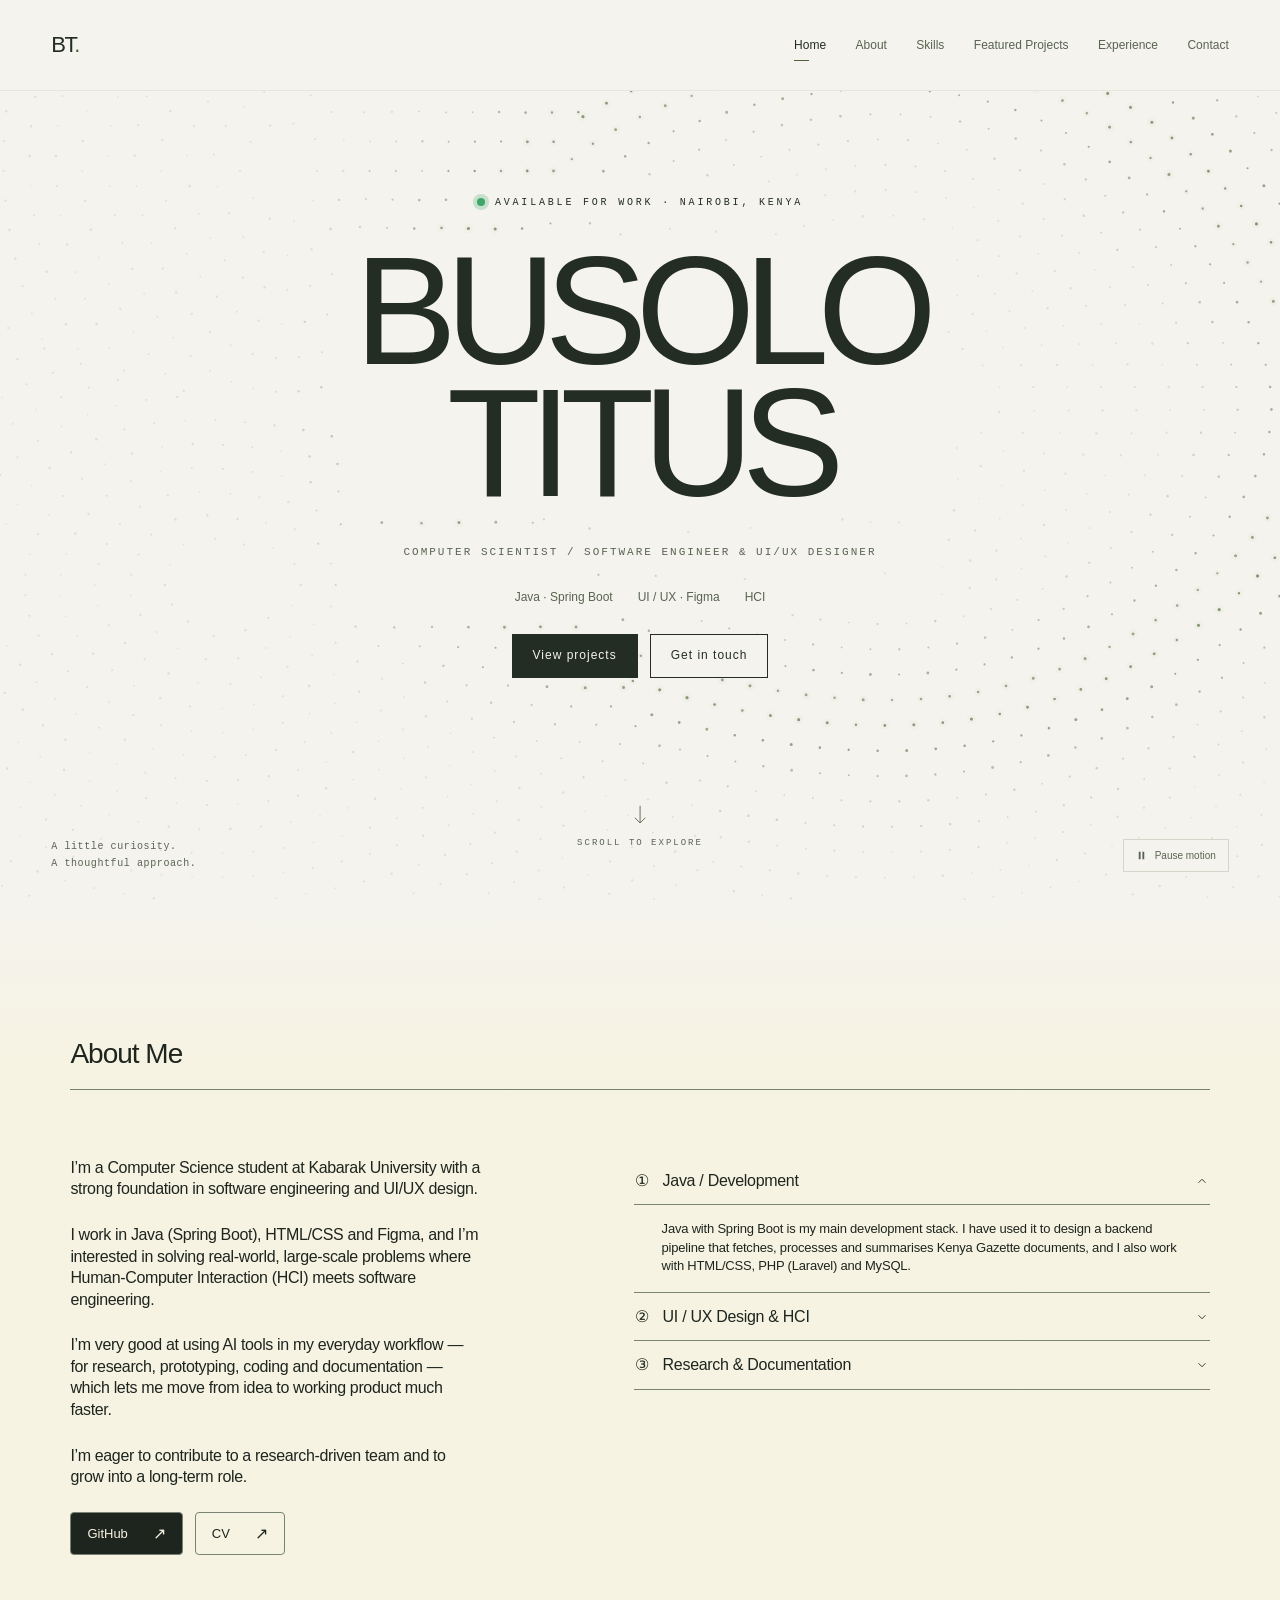
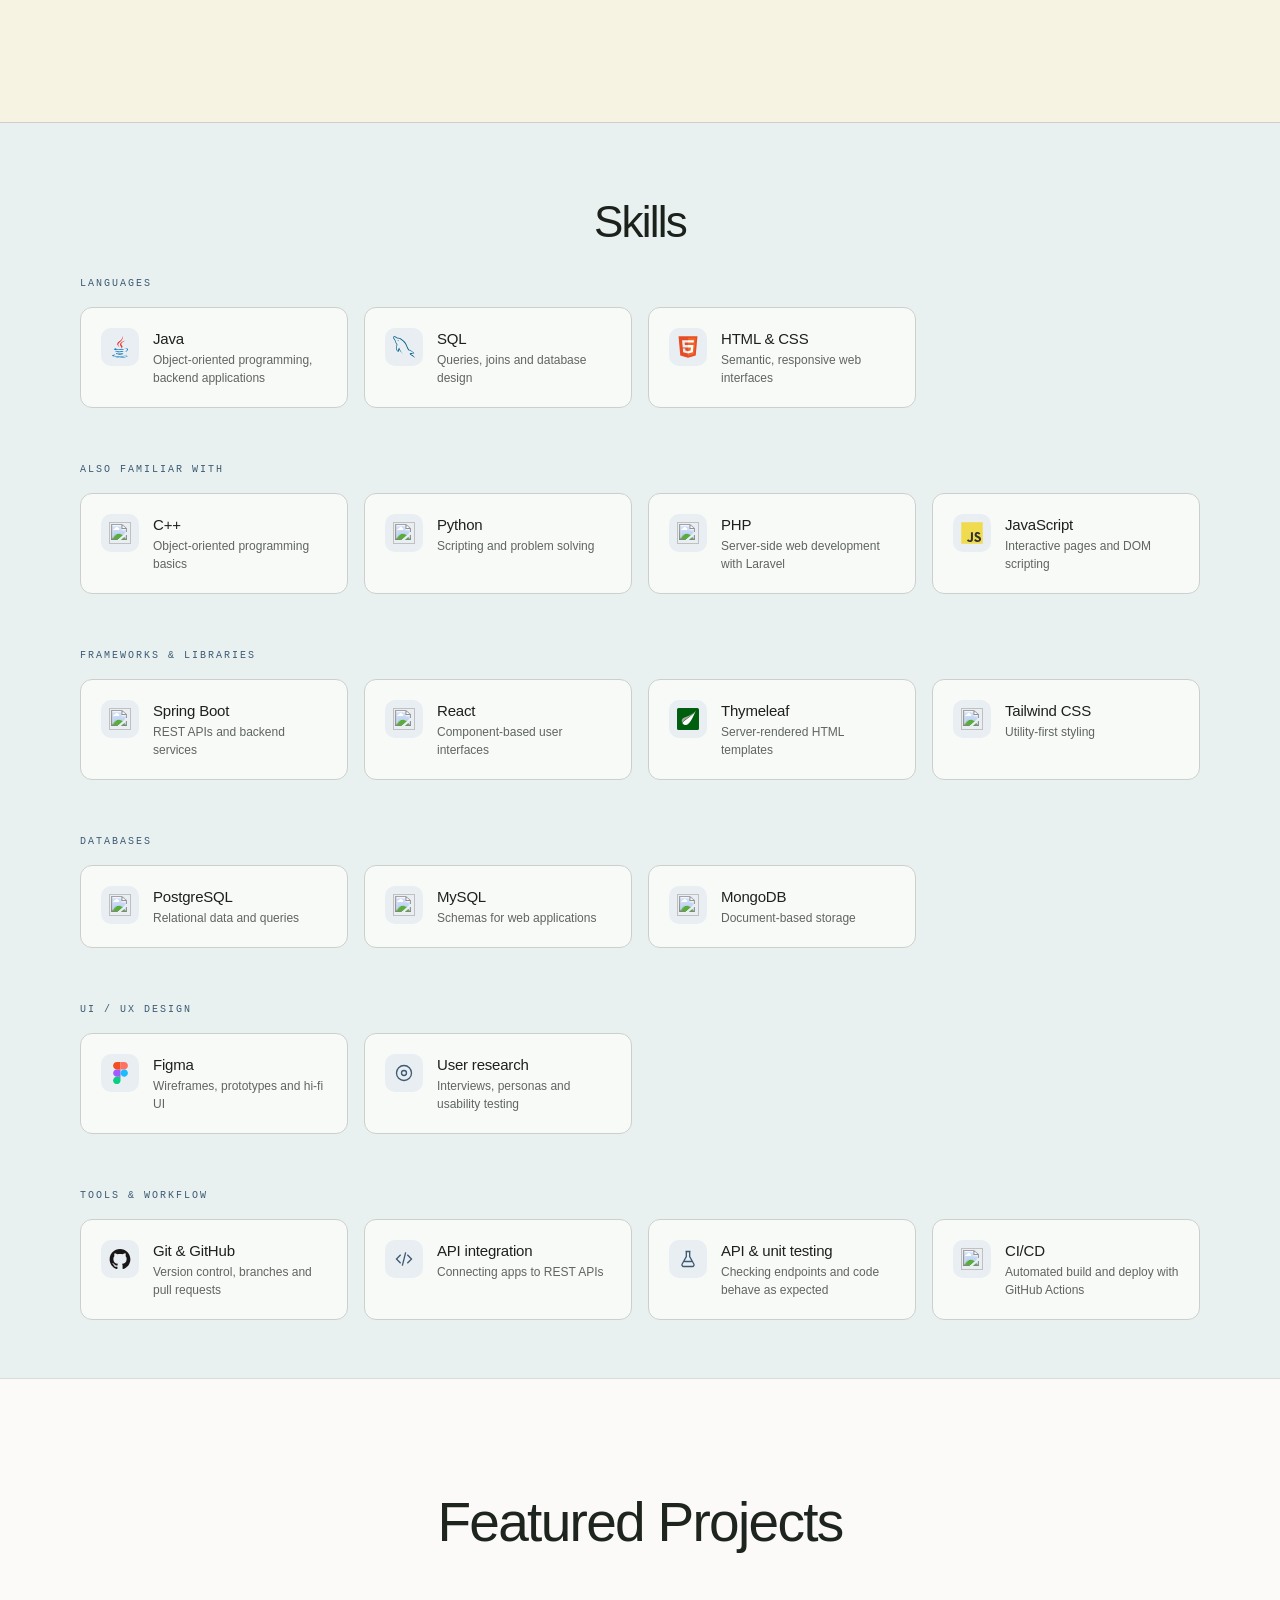
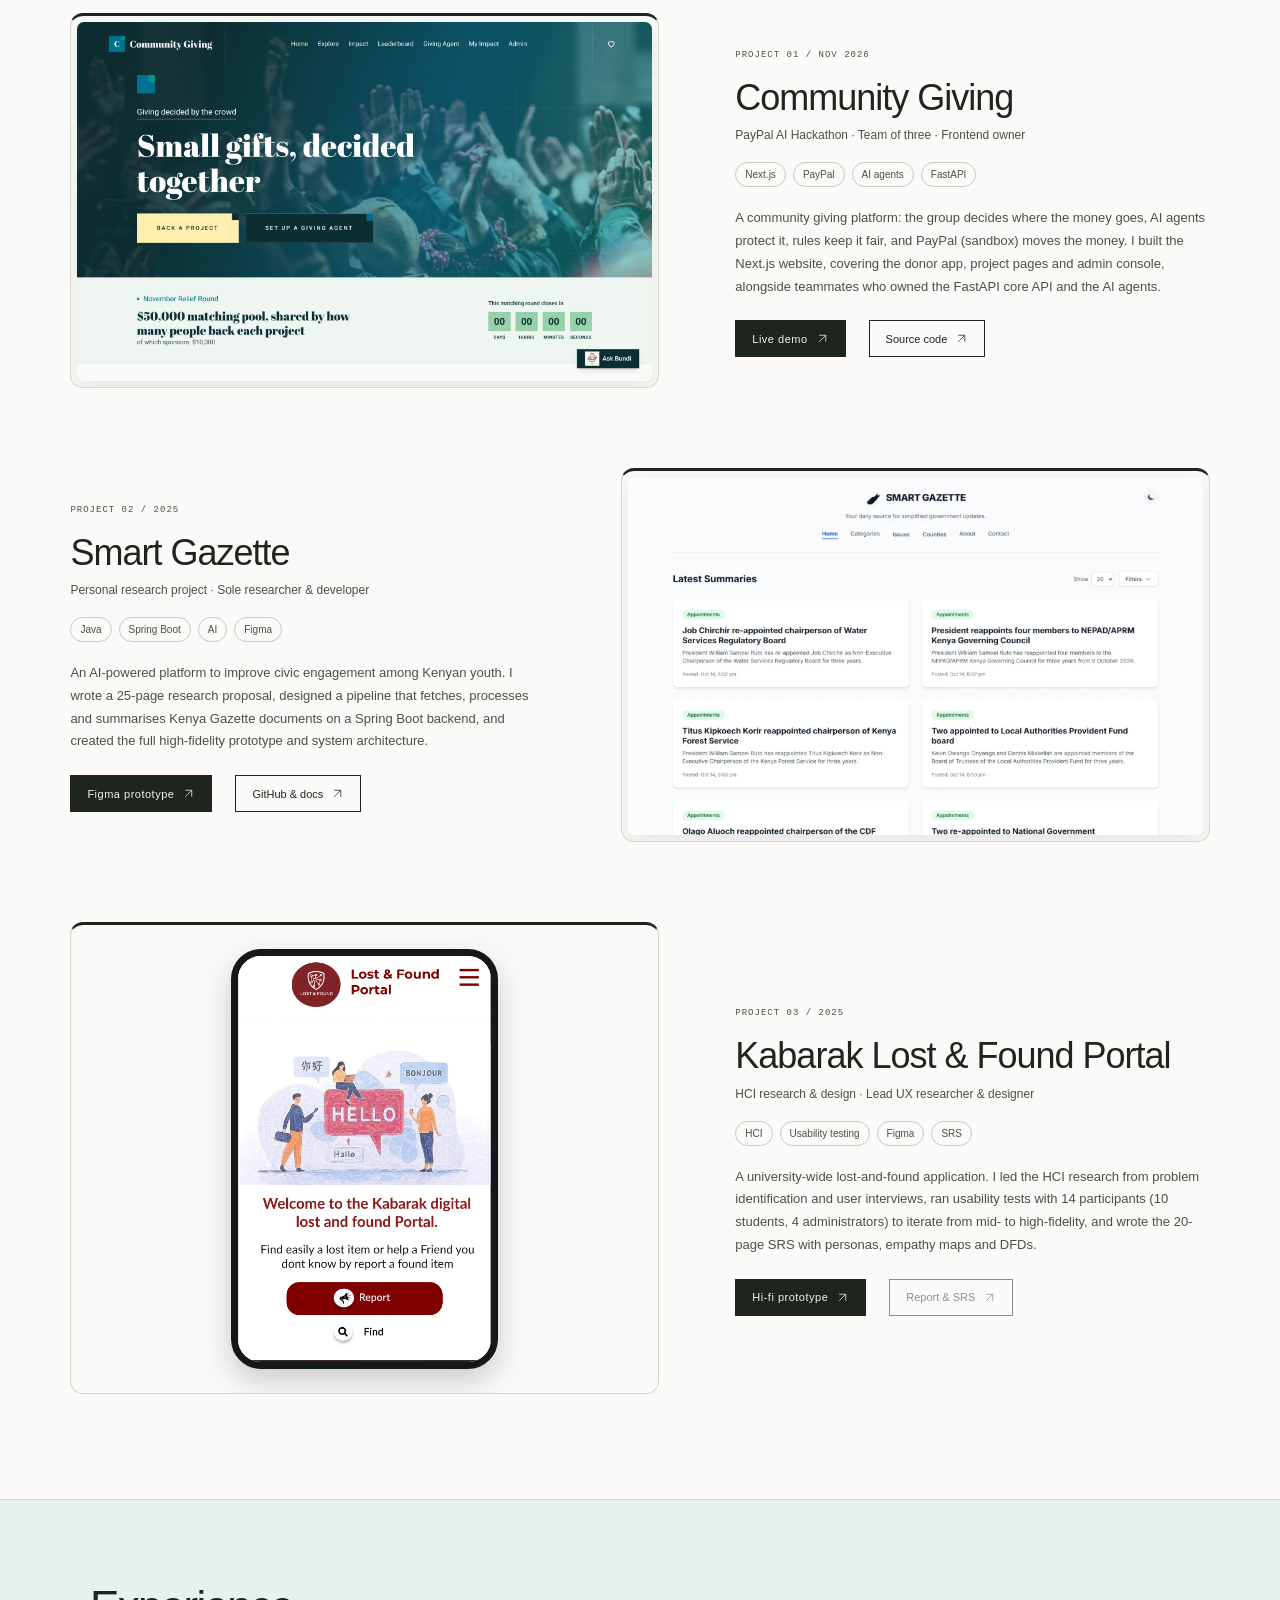
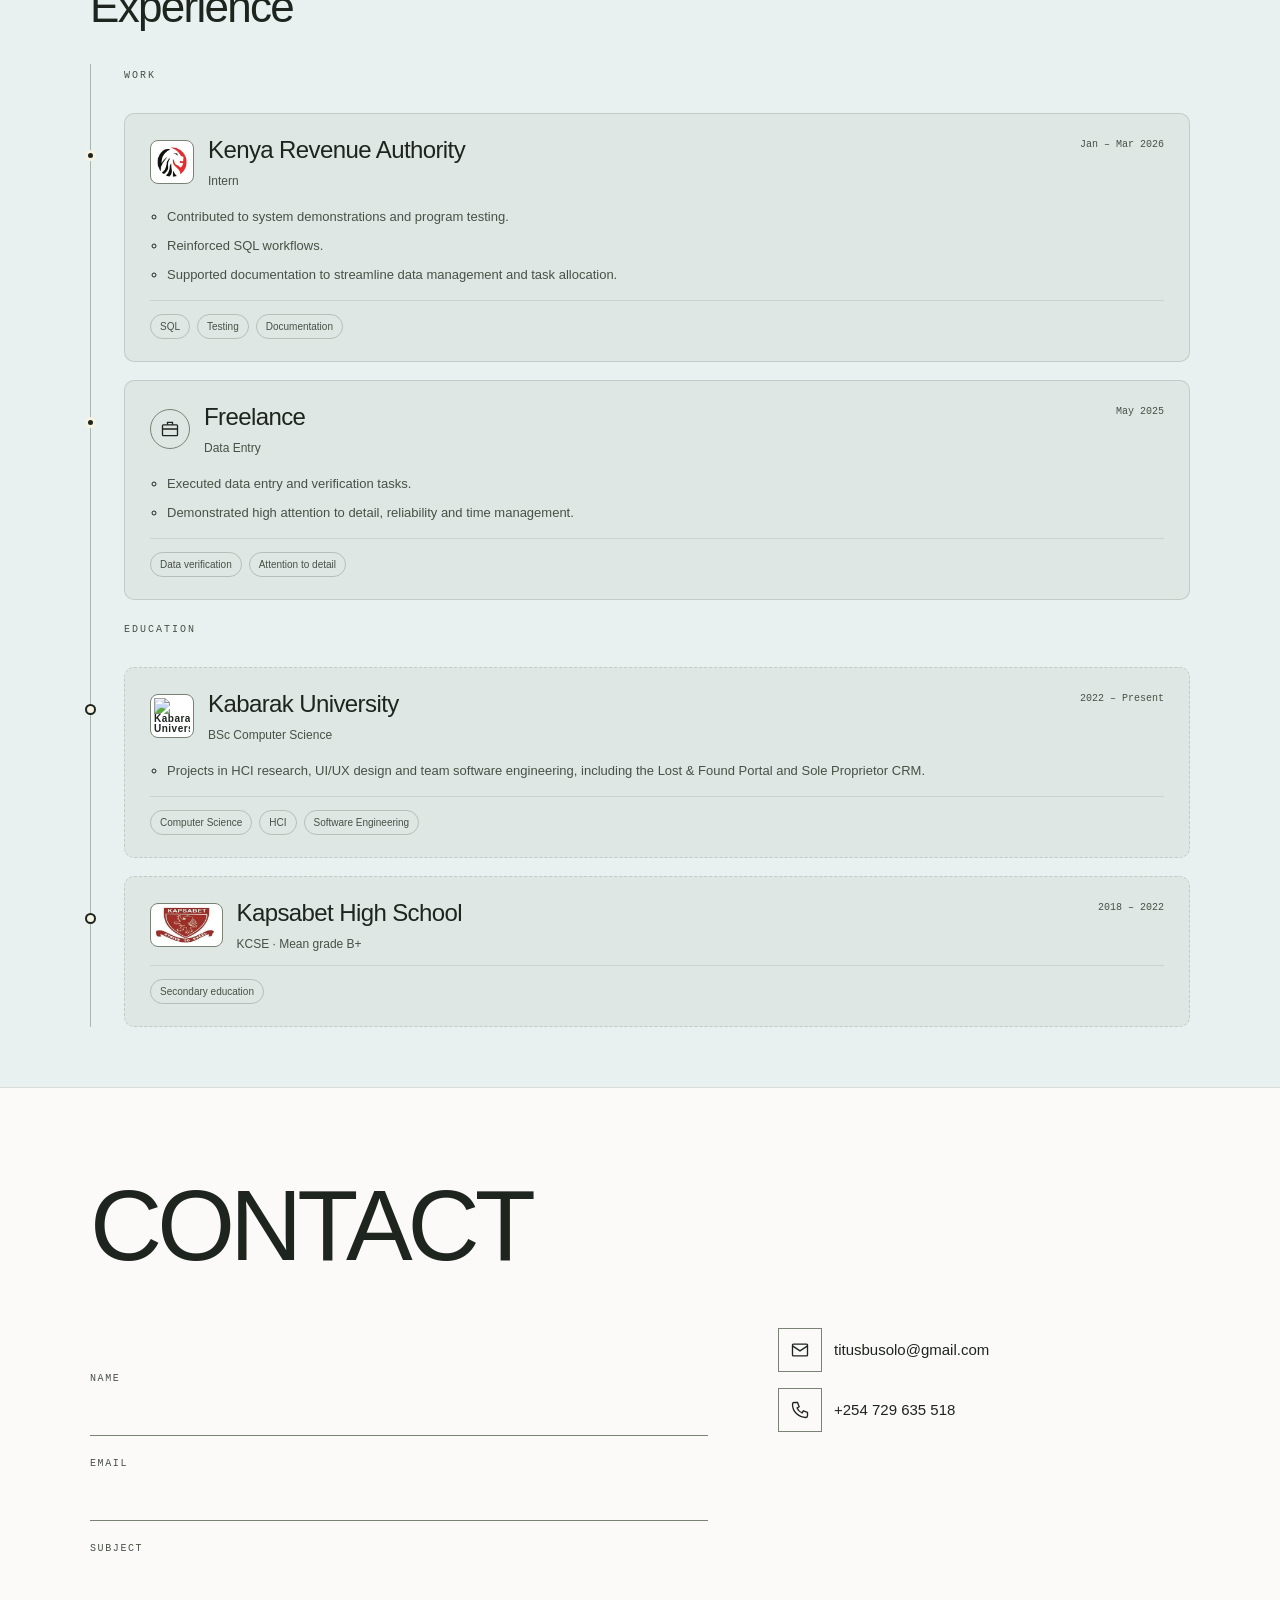
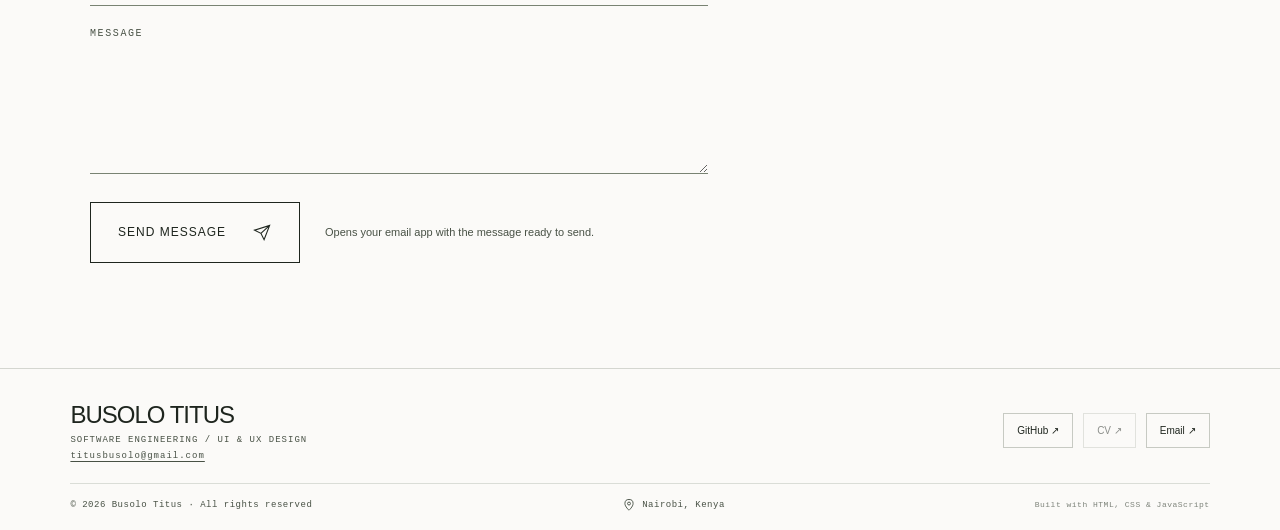
==== index.html @ ee8064d8 "Publish portfolio site Static single-page portfolio (HTML, CSS, JS) with project screenshots, logos " ====
<!doctype html>
<html lang="en">
  <head>
    <meta charset="utf-8">
    <meta name="viewport" content="width=device-width,initial-scale=1">
    <meta name="color-scheme" content="light dark">
    <meta name="description" content="Titus Mabonga Busolo — Computer Science student at Kabarak University working in Java (Spring Boot), UI/UX design and Human-Computer Interaction.">
    <title>Titus Busolo — Software Engineering & UI/UX Portfolio</title>
    <script>document.documentElement.classList.add('js')</script>
    <link rel="icon" href="data:image/svg+xml,%3Csvg xmlns='http://www.w3.org/2000/svg' viewBox='0 0 32 32'%3E%3Crect width='32' height='32' fill='%23111314'/%3E%3Ctext x='16' y='22' font-family='Arial' font-size='15' fill='%23f4f3ed' text-anchor='middle'%3EBT%3C/text%3E%3C/svg%3E">
    <link rel="preconnect" href="https://cdn.jsdelivr.net" crossorigin>
    <link rel="preconnect" href="https://upload.wikimedia.org" crossorigin>
    <link rel="stylesheet" href="styles.css?v=10">
    <script defer src="navigation.js?v=10"></script>
    <script defer src="contact.js?v=10"></script>
    <script defer src="garden.js?v=10"></script>
  </head>
  <body>
    <a class="skip" href="#main">Skip to content</a>
    <header class="site-header">
      <a class="brand" href="#home" aria-label="Titus Busolo, home">BT<span>.</span></a>
      <button class="menu-toggle" id="menu-toggle" aria-expanded="false" aria-controls="navigation">Menu <span aria-hidden="true">☰</span></button>
      <nav class="navigation" id="navigation" aria-label="Main navigation"><a href="#home" aria-current="location">Home</a><a href="#about">About</a><a href="#skills">Skills</a><a href="#featured-projects">Featured Projects</a><a href="#experience">Experience</a><a href="#contact">Contact</a></nav>
    </header>
    <canvas id="garden" class="ambient-canvas" aria-hidden="true"></canvas>
    <main id="main">
      <section class="hero" id="home" aria-labelledby="name">
        <div class="hero-copy">
          <p class="eyebrow availability"><span class="status-dot" aria-hidden="true"></span>AVAILABLE FOR WORK · NAIROBI, KENYA</p>
          <h1 class="name" id="name"><span>BUSOLO</span><span>TITUS</span></h1>
          <p class="role">COMPUTER SCIENTIST / SOFTWARE ENGINEER & UI/UX DESIGNER</p>
          <div class="tags"><span>Java · Spring Boot</span><span>UI / UX · Figma</span><span>HCI</span></div>
          <div class="hero-actions"><a class="hero-action primary" href="#featured-projects">View projects</a><a class="hero-action" href="#contact">Get in touch</a></div>
        </div>
        <a class="scroll-cue" href="#about" aria-label="Scroll down to explore"><svg viewBox="0 0 24 30" fill="none" stroke="currentColor" stroke-width="1.2" aria-hidden="true"><path d="M12 2v23m-7-7 7 7 7-7"/></svg><span>SCROLL TO EXPLORE</span></a>
        <div class="hero-bottom">
          <p class="small-note">A little curiosity.<br>A thoughtful approach.</p>
          <button class="pause" id="pause-motion" data-motion-toggle aria-pressed="false"><svg viewBox="0 0 12 12" fill="currentColor" aria-hidden="true"><path d="M3 2h2v8H3zm4 0h2v8H7z"/></svg><span>Pause motion</span></button>
        </div>
      </section>
      <section class="about-section content-section" id="about" aria-labelledby="about-heading">
        <div class="section-inner">
          <h2 class="about-heading" id="about-heading">About Me</h2>
          <div class="about-layout">
            <div class="about-copy">
              <p>I’m a Computer Science student at Kabarak University with a strong foundation in software engineering and UI/UX design.</p>
              <p>I work in Java (Spring Boot), HTML/CSS and Figma, and I’m interested in solving real-world, large-scale problems where Human-Computer Interaction (HCI) meets software engineering.</p>
              <p>I’m very good at using AI tools in my everyday workflow — for research, prototyping, coding and documentation — which lets me move from idea to working product much faster.</p>
              <p>I’m eager to contribute to a research-driven team and to grow into a long-term role.</p>
              <div class="about-links"><a class="github-button" href="https://github.com/Btsolo" target="_blank" rel="noopener"><span>GitHub</span><span aria-hidden="true">↗</span></a><button class="github-button cv-button" type="button" disabled aria-label="CV download will be added"><span>CV</span><span aria-hidden="true">↗</span></button></div>
            </div>
            <div class="about-approach">
              <details class="approach-item" name="about-approach" open>
                <summary><span class="row-number" aria-hidden="true">①</span><span>Java / Development</span><svg viewBox="0 0 16 16" fill="none" stroke="currentColor" aria-hidden="true"><path d="m4 6 4 4 4-4"/></svg></summary>
                <div class="approach-content">
                  <p>Java with Spring Boot is my main development stack. I have used it to design a backend pipeline that fetches, processes and summarises Kenya Gazette documents, and I also work with HTML/CSS, PHP (Laravel) and MySQL.</p>
                </div>
              </details>
              <details class="approach-item" name="about-approach">
                <summary><span class="row-number" aria-hidden="true">②</span><span>UI / UX Design & HCI</span><svg viewBox="0 0 16 16" fill="none" stroke="currentColor" aria-hidden="true"><path d="m4 6 4 4 4-4"/></svg></summary>
                <div class="approach-content">
                  <p>I use Figma for wireframing, prototyping and high-fidelity UI design, and back design decisions with HCI research: user interviews, personas, empathy maps and usability testing.</p>
                </div>
              </details>
              <details class="approach-item" name="about-approach">
                <summary><span class="row-number" aria-hidden="true">③</span><span>Research & Documentation</span><svg viewBox="0 0 16 16" fill="none" stroke="currentColor" aria-hidden="true"><path d="m4 6 4 4 4-4"/></svg></summary>
                <div class="approach-content">
                  <p>I document what I build: a 25-page research proposal for Smart Gazette, a 20-page SRS for the Lost & Found Portal, and ERDs, DFDs and architecture docs for team projects.</p>
                  <p>I pair that with AI-assisted research and drafting, so documentation keeps pace with development.</p>
                </div>
              </details>
            </div>
          </div>
        </div>
      </section>
      <section class="skills-section content-section" id="skills" aria-labelledby="skills-heading">
        <div class="section-inner">
          <div class="skills-intro">
            <h2 id="skills-heading">Skills</h2>
          </div>
          <div class="skill-groups">
            <div class="skill-group">
              <h3 class="skill-group-title">Languages</h3>
              <ul class="skill-items">
                <li class="skill-item"><span class="tool-icon"><img src="assets/icons/java.svg" alt="" width="24" height="24" loading="lazy"></span><div><h4>Java</h4><p>Object-oriented programming, backend applications</p></div></li>
                <li class="skill-item"><span class="tool-icon"><img src="assets/icons/sql.svg" alt="" width="24" height="24" loading="lazy"></span><div><h4>SQL</h4><p>Queries, joins and database design</p></div></li>
                <li class="skill-item"><span class="tool-icon"><img src="assets/icons/html.svg" alt="" width="24" height="24" loading="lazy"></span><div><h4>HTML &amp; CSS</h4><p>Semantic, responsive web interfaces</p></div></li>
              </ul>
            </div>
            <div class="skill-group">
              <h3 class="skill-group-title">Also familiar with</h3>
              <ul class="skill-items">
                <li class="skill-item"><span class="tool-icon"><img src="https://cdn.jsdelivr.net/gh/devicons/devicon@v2.16.0/icons/cplusplus/cplusplus-original.svg" alt="" width="24" height="24" loading="lazy"></span><div><h4>C++</h4><p>Object-oriented programming basics</p></div></li>
                <li class="skill-item"><span class="tool-icon"><img src="https://cdn.jsdelivr.net/gh/devicons/devicon@v2.16.0/icons/python/python-original.svg" alt="" width="24" height="24" loading="lazy"></span><div><h4>Python</h4><p>Scripting and problem solving</p></div></li>
                <li class="skill-item"><span class="tool-icon"><img src="https://cdn.jsdelivr.net/gh/devicons/devicon@v2.16.0/icons/php/php-original.svg" alt="" width="24" height="24" loading="lazy"></span><div><h4>PHP</h4><p>Server-side web development with Laravel</p></div></li>
                <li class="skill-item"><span class="tool-icon"><img src="assets/icons/javascript.svg" alt="" width="24" height="24" loading="lazy"></span><div><h4>JavaScript</h4><p>Interactive pages and DOM scripting</p></div></li>
              </ul>
            </div>
            <div class="skill-group">
              <h3 class="skill-group-title">Frameworks &amp; libraries</h3>
              <ul class="skill-items">
                <li class="skill-item"><span class="tool-icon"><img src="https://cdn.jsdelivr.net/gh/devicons/devicon@v2.16.0/icons/spring/spring-original.svg" alt="" width="24" height="24" loading="lazy"></span><div><h4>Spring Boot</h4><p>REST APIs and backend services</p></div></li>
                <li class="skill-item"><span class="tool-icon"><img src="https://cdn.jsdelivr.net/gh/devicons/devicon@v2.16.0/icons/react/react-original.svg" alt="" width="24" height="24" loading="lazy"></span><div><h4>React</h4><p>Component-based user interfaces</p></div></li>
                <li class="skill-item"><span class="tool-icon"><img src="assets/icons/thymeleaf.svg" alt="" width="24" height="24" loading="lazy"></span><div><h4>Thymeleaf</h4><p>Server-rendered HTML templates</p></div></li>
                <li class="skill-item"><span class="tool-icon"><img src="https://cdn.jsdelivr.net/gh/devicons/devicon@v2.16.0/icons/tailwindcss/tailwindcss-original.svg" alt="" width="24" height="24" loading="lazy"></span><div><h4>Tailwind CSS</h4><p>Utility-first styling</p></div></li>
              </ul>
            </div>
            <div class="skill-group">
              <h3 class="skill-group-title">Databases</h3>
              <ul class="skill-items">
                <li class="skill-item"><span class="tool-icon"><img src="https://cdn.jsdelivr.net/gh/devicons/devicon@v2.16.0/icons/postgresql/postgresql-original.svg" alt="" width="24" height="24" loading="lazy"></span><div><h4>PostgreSQL</h4><p>Relational data and queries</p></div></li>
                <li class="skill-item"><span class="tool-icon"><img src="https://cdn.jsdelivr.net/gh/devicons/devicon@v2.16.0/icons/mysql/mysql-original.svg" alt="" width="24" height="24" loading="lazy"></span><div><h4>MySQL</h4><p>Schemas for web applications</p></div></li>
                <li class="skill-item"><span class="tool-icon"><img src="https://cdn.jsdelivr.net/gh/devicons/devicon@v2.16.0/icons/mongodb/mongodb-original.svg" alt="" width="24" height="24" loading="lazy"></span><div><h4>MongoDB</h4><p>Document-based storage</p></div></li>
              </ul>
            </div>
            <div class="skill-group">
              <h3 class="skill-group-title">UI / UX design</h3>
              <ul class="skill-items">
                <li class="skill-item"><span class="tool-icon"><img src="assets/icons/figma.svg" alt="" width="24" height="24" loading="lazy"></span><div><h4>Figma</h4><p>Wireframes, prototypes and hi-fi UI</p></div></li>
                <li class="skill-item"><span class="tool-icon"><svg viewBox="0 0 24 24" fill="none" stroke="currentColor" stroke-width="1.6" aria-hidden="true"><path d="M3 12a9 9 0 1 0 18 0 9 9 0 0 0-18 0m6 0a3 3 0 1 0 6 0 3 3 0 0 0-6 0"/></svg></span><div><h4>User research</h4><p>Interviews, personas and usability testing</p></div></li>
              </ul>
            </div>
            <div class="skill-group">
              <h3 class="skill-group-title">Tools &amp; workflow</h3>
              <ul class="skill-items">
                <li class="skill-item"><span class="tool-icon"><img src="assets/icons/github.svg" alt="" width="24" height="24" loading="lazy"></span><div><h4>Git &amp; GitHub</h4><p>Version control, branches and pull requests</p></div></li>
                <li class="skill-item"><span class="tool-icon"><svg viewBox="0 0 24 24" fill="none" stroke="currentColor" stroke-width="1.6" aria-hidden="true"><path d="m8 7-5 5 5 5m8-10 5 5-5 5M14 4l-4 16"/></svg></span><div><h4>API integration</h4><p>Connecting apps to REST APIs</p></div></li>
                <li class="skill-item"><span class="tool-icon"><svg viewBox="0 0 24 24" fill="none" stroke="currentColor" stroke-width="1.6" aria-hidden="true"><path d="M9 3h6M10 3v6l-5 9a2 2 0 0 0 1.7 3h10.6a2 2 0 0 0 1.7-3l-5-9V3M7.5 15h9"/></svg></span><div><h4>API &amp; unit testing</h4><p>Checking endpoints and code behave as expected</p></div></li>
                <li class="skill-item"><span class="tool-icon"><img src="https://cdn.jsdelivr.net/gh/devicons/devicon@v2.16.0/icons/githubactions/githubactions-original.svg" alt="" width="24" height="24" loading="lazy"></span><div><h4>CI/CD</h4><p>Automated build and deploy with GitHub Actions</p></div></li>
              </ul>
            </div>
          </div>
        </div>
      </section>
      <section class="projects-section content-section" id="featured-projects" aria-labelledby="featured-projects-heading">
        <div class="section-inner">
          <div class="chapter-heading">
            <h2 id="featured-projects-heading">Featured Projects</h2>
          </div>
          <div class="project-list">
            <article class="project-row">
              <div class="project-visual has-shot">
                <img class="project-shot" src="assets/projects/community-giving-desktop.webp" alt="Community Giving home page: hero reading “Small gifts, decided together” with Back a project and Set up a giving agent buttons" width="2000" height="1250" loading="lazy" decoding="async">
              </div>
              <div class="project-copy">
                <span class="project-number">PROJECT 01 / NOV 2026</span>
                <h3>Community Giving</h3>
                <p class="project-category">PayPal AI Hackathon · Team of three · Frontend owner</p>
                <ul class="project-tags"><li>Next.js</li><li>PayPal</li><li>AI agents</li><li>FastAPI</li></ul>
                <p class="project-description">A community giving platform: the group decides where the money goes, AI agents protect it, rules keep it fair, and PayPal (sandbox) moves the money. I built the Next.js website, covering the donor app, project pages and admin console, alongside teammates who owned the FastAPI core API and the AI agents.</p>
                <div class="project-actions"><a class="project-action" href="https://giving-web.onrender.com" target="_blank" rel="noopener">Live demo <svg viewBox="0 0 24 24" fill="none" stroke="currentColor" stroke-width="1.4" aria-hidden="true"><path d="M6 18 18 6M6 6h12v12"/></svg></a><a class="source-action" href="https://github.com/The-Panthera-company/Paypal-demo" target="_blank" rel="noopener">Source code <svg viewBox="0 0 24 24" fill="none" stroke="currentColor" stroke-width="1.4" aria-hidden="true"><path d="M6 18 18 6M6 6h12v12"/></svg></a></div>
              </div>
            </article>
            <article class="project-row">
              <div class="project-visual has-shot">
                <img class="project-shot shot-top" src="assets/projects/smart-gazette-light.webp" alt="Smart Gazette home page listing the latest summarised Kenya Gazette notices as cards" width="922" height="2000" loading="lazy" decoding="async">
              </div>
              <div class="project-copy">
                <span class="project-number">PROJECT 02 / 2025</span>
                <h3>Smart Gazette</h3>
                <p class="project-category">Personal research project · Sole researcher & developer</p>
                <ul class="project-tags"><li>Java</li><li>Spring Boot</li><li>AI</li><li>Figma</li></ul>
                <p class="project-description">An AI-powered platform to improve civic engagement among Kenyan youth. I wrote a 25-page research proposal, designed a pipeline that fetches, processes and summarises Kenya Gazette documents on a Spring Boot backend, and created the full high-fidelity prototype and system architecture.</p>
                <div class="project-actions"><a class="project-action" href="https://www.figma.com/design/7Q4b29uCzQtR5xLLvNnb5e/Smart-Gazette" target="_blank" rel="noopener">Figma prototype <svg viewBox="0 0 24 24" fill="none" stroke="currentColor" stroke-width="1.4" aria-hidden="true"><path d="M6 18 18 6M6 6h12v12"/></svg></a><a class="source-action" href="https://github.com/Btsolo/Smart-Gazette" target="_blank" rel="noopener">GitHub & docs <svg viewBox="0 0 24 24" fill="none" stroke="currentColor" stroke-width="1.4" aria-hidden="true"><path d="M6 18 18 6M6 6h12v12"/></svg></a></div>
              </div>
            </article>
            <article class="project-row">
              <div class="project-visual has-shot">
                <img class="project-shot shot-phone" src="assets/projects/lost-and-found-screen.png" alt="Lost & Found Portal hi-fi mobile prototype: welcome screen with Report and Find actions" width="488" height="781" loading="lazy" decoding="async">
              </div>
              <div class="project-copy">
                <span class="project-number">PROJECT 03 / 2025</span>
                <h3>Kabarak Lost & Found Portal</h3>
                <p class="project-category">HCI research & design · Lead UX researcher & designer</p>
                <ul class="project-tags"><li>HCI</li><li>Usability testing</li><li>Figma</li><li>SRS</li></ul>
                <p class="project-description">A university-wide lost-and-found application. I led the HCI research from problem identification and user interviews, ran usability tests with 14 participants (10 students, 4 administrators) to iterate from mid- to high-fidelity, and wrote the 20-page SRS with personas, empathy maps and DFDs.</p>
                <div class="project-actions"><a class="project-action" href="https://www.figma.com/design/5XOSRtwNo0eBpoDmRE16Mu/Lost-and-found-Hi-Fi" target="_blank" rel="noopener">Hi-fi prototype <svg viewBox="0 0 24 24" fill="none" stroke="currentColor" stroke-width="1.4" aria-hidden="true"><path d="M6 18 18 6M6 6h12v12"/></svg></a><button class="source-action" disabled type="button" aria-label="Usability report and SRS link will be added">Report & SRS <svg viewBox="0 0 24 24" fill="none" stroke="currentColor" stroke-width="1.4" aria-hidden="true"><path d="M6 18 18 6M6 6h12v12"/></svg></button></div>
              </div>
            </article>
          </div>
        </div>
      </section>
      <section class="experience-section content-section" id="experience" aria-labelledby="experience-heading">
        <div class="section-inner">
          <div class="chapter-heading align-left">
            <h2 id="experience-heading">Experience</h2>
          </div>
          <ol class="experience-timeline">
            <li class="timeline-label">Work</li>
            <li class="timeline-entry work">
              <span class="timeline-dot" aria-hidden="true"></span>
              <article class="experience-card">
                <div class="experience-top">
                  <div class="org-row">
                    <span class="org-badge has-logo"><img src="assets/logos/kra-120.png" alt="Kenya Revenue Authority logo" width="120" height="120" loading="lazy"></span>
                    <div>
                      <h3>Kenya Revenue Authority</h3>
                      <p>Intern</p>
                    </div>
                  </div>
                  <span class="entry-date">Jan – Mar 2026</span>
                </div>
                <ul class="experience-points"><li>Contributed to system demonstrations and program testing.</li><li>Reinforced SQL workflows.</li><li>Supported documentation to streamline data management and task allocation.</li></ul>
                <ul class="project-tags"><li>SQL</li><li>Testing</li><li>Documentation</li></ul>
              </article>
            </li>
            <li class="timeline-entry work">
              <span class="timeline-dot" aria-hidden="true"></span>
              <article class="experience-card">
                <div class="experience-top">
                  <div class="org-row">
                    <span class="org-badge"><svg viewBox="0 0 24 24" fill="none" stroke="currentColor" stroke-width="1.6" aria-hidden="true"><rect x="3" y="7" width="18" height="13" rx="1"/><path d="M9 7V4h6v3M3 12h18"/></svg></span>
                    <div>
                      <h3>Freelance</h3>
                      <p>Data Entry</p>
                    </div>
                  </div>
                  <span class="entry-date">May 2025</span>
                </div>
                <ul class="experience-points"><li>Executed data entry and verification tasks.</li><li>Demonstrated high attention to detail, reliability and time management.</li></ul>
                <ul class="project-tags"><li>Data verification</li><li>Attention to detail</li></ul>
              </article>
            </li>
            <li class="timeline-label">Education</li>
            <li class="timeline-entry education">
              <span class="timeline-dot" aria-hidden="true"></span>
              <article class="experience-card">
                <div class="experience-top">
                  <div class="org-row">
                    <span class="org-badge has-logo"><img src="https://upload.wikimedia.org/wikipedia/commons/thumb/d/d5/Kabarak_University_Logo.png/120px-Kabarak_University_Logo.png" alt="Kabarak University logo" width="120" height="120" loading="lazy"></span>
                    <div>
                      <h3>Kabarak University</h3>
                      <p>BSc Computer Science</p>
                    </div>
                  </div>
                  <span class="entry-date">2022 – Present</span>
                </div>
                <ul class="experience-points"><li>Projects in HCI research, UI/UX design and team software engineering, including the Lost & Found Portal and Sole Proprietor CRM.</li></ul>
                <ul class="project-tags"><li>Computer Science</li><li>HCI</li><li>Software Engineering</li></ul>
              </article>
            </li>
            <li class="timeline-entry education">
              <span class="timeline-dot" aria-hidden="true"></span>
              <article class="experience-card">
                <div class="experience-top">
                  <div class="org-row">
                    <span class="org-badge has-logo"><img src="assets/logos/kapsabet-120.png" alt="Kapsabet High School crest" width="215" height="120" loading="lazy"></span>
                    <div>
                      <h3>Kapsabet High School</h3>
                      <p>KCSE · Mean grade B+</p>
                    </div>
                  </div>
                  <span class="entry-date">2018 – 2022</span>
                </div>
                <ul class="project-tags"><li>Secondary education</li></ul>
              </article>
            </li>
          </ol>
        </div>
      </section>
      <section class="contact-section content-section" id="contact" aria-labelledby="contact-heading">
        <div class="section-inner">
          <div class="contact-layout">
          <h2 class="contact-title" id="contact-heading">CONTACT</h2>
          <div class="contact-aside">
            <ul class="contact-details">
              <li><a href="mailto:titusbusolo@gmail.com" aria-label="Email titusbusolo@gmail.com"><svg viewBox="0 0 24 24" fill="none" stroke="currentColor" stroke-width="1.6" aria-hidden="true"><rect x="3" y="5" width="18" height="14" rx="1"/><path d="m3 7 9 6 9-6"/></svg><span>titusbusolo@gmail.com</span></a></li>
              <li><a href="tel:+254729635518" aria-label="Call +254 729 635 518"><svg viewBox="0 0 24 24" fill="none" stroke="currentColor" stroke-width="1.6" aria-hidden="true"><path d="M5 3h4l2 5-2.5 1.5a11 11 0 0 0 6 6L16 13l5 2v4a2 2 0 0 1-2 2A16 16 0 0 1 3 5a2 2 0 0 1 2-2Z"/></svg><span>+254 729 635 518</span></a></li>
            </ul>
          </div>
          <form id="contact-form" aria-describedby="contact-note">
            <div class="contact-field"><label for="contact-name">NAME</label><input id="contact-name" name="name" autocomplete="name" required maxlength="100"></div>
            <div class="contact-field"><label for="contact-email">EMAIL</label><input id="contact-email" type="email" name="email" autocomplete="email" required maxlength="254"></div>
            <div class="contact-field"><label for="contact-subject">SUBJECT</label><input id="contact-subject" name="subject" required maxlength="160"></div>
            <div class="contact-field"><label for="contact-message">MESSAGE</label><textarea id="contact-message" name="message" rows="4" required maxlength="5000"></textarea></div>
            <div class="contact-bottom">
              <button class="send-button" type="submit">SEND MESSAGE <svg viewBox="0 0 24 24" fill="none" stroke="currentColor" stroke-width="1.4" aria-hidden="true"><path d="m21 3-7 18-4-8-8-4 19-6Zm-11 10L21 3"/></svg></button>
              <p id="contact-note">Opens your email app with the message ready to send.</p>
            </div>
          </form>
          </div>
        </div>
      </section>
    </main>
    <footer class="portfolio-footer">
      <div class="footer-top">
        <div>
          <a class="footer-name" href="#home">BUSOLO TITUS</a>
          <p>SOFTWARE ENGINEERING / UI & UX DESIGN</p>
          <p class="footer-contact"><a href="mailto:titusbusolo@gmail.com">titusbusolo@gmail.com</a></p>
        </div>
        <div class="footer-links" aria-label="Professional links"><a href="https://github.com/Btsolo" target="_blank" rel="noopener">GitHub ↗</a><button type="button" disabled aria-label="CV link will be added">CV ↗</button><a href="mailto:titusbusolo@gmail.com">Email ↗</a></div>
      </div>
      <div class="footer-bottom"><span>© 2026 Busolo Titus · All rights reserved</span><span class="footer-location"><svg viewBox="0 0 24 24" fill="none" stroke="currentColor" stroke-width="1.6" aria-hidden="true"><path d="M12 21s-7-6.2-7-11.5a7 7 0 0 1 14 0C19 14.8 12 21 12 21Z"/><circle cx="12" cy="9.5" r="2.5"/></svg>Nairobi, Kenya</span><span class="footer-built">Built with HTML, CSS & JavaScript</span></div>
    </footer>
    <a href="#home" class="float-top" aria-label="Back to top"><svg viewBox="0 0 24 24" fill="none" stroke="currentColor" stroke-width="1.6" aria-hidden="true"><path d="M12 19V5m-6 6 6-6 6 6"/></svg></a>
    <button class="ambient-toggle" id="global-motion" data-motion-toggle aria-pressed="false" hidden><span>Pause motion</span></button>
  </body>
</html>
---- styles.css ----
:root {
  /* Section tints are mixed from Sanzo Wada, "A Dictionary of Color Combinations"
     (digital data: github.com/mattdesl/dictionary-of-colour-combinations, MIT).
     Light: Sulpher Yellow, Nile Blue, Seashell Pink, White. Dark: combination 245
     (Dark Tyrian Blue + Slate Color) with Deep Indigo and Black. */
  --wada-sulpher-yellow: #f5ecc2;
  --wada-nile-blue: #bce4e5;
  --wada-seashell-pink: #fdd4bd;
  --wada-white: #ffffff;
  --wada-tyrian-blue: #12354e;
  --wada-slate: #34454c;
  --wada-deep-indigo: #051230;
  --wada-black: #111314;
  color-scheme: light dark;
  --surface: #f4f3ed;
  --ink: #232d24;
  --muted: #586451;
  --line: #d3d7ca;
  --accent: #4e633d;
  --grain: 83,108,61;
  --disturbed: 154,91,34;
  --header: rgba(244,243,237,.97);
}

@media(prefers-color-scheme:dark) {
  :root:not([data-preview-theme=light]) {
    --surface: #0a0c10;
    --ink: #f0f0e6;
    --muted: #a3adbb;
    --line: #333b47;
    --accent: #a9c4e0;
    --grain: 160,185,215;
    --disturbed: 235,166,89;
    --header: rgba(10,12,16,.97);
  }
}

:root[data-preview-theme=dark] {
  color-scheme: dark;
  --surface: #0a0c10;
  --ink: #f0f0e6;
  --muted: #a3adbb;
  --line: #333b47;
  --accent: #a9c4e0;
  --grain: 160,185,215;
  --disturbed: 235,166,89;
  --header: rgba(10,12,16,.97);
}

:root[data-preview-theme=light] {
  color-scheme: light;
}

* {
  box-sizing: border-box;
}

html {
  scroll-behavior: smooth;
}

body {
  margin: 0;
  background: var(--surface);
  color: var(--ink);
  font-family: Arial,Helvetica,sans-serif;
}

a {
  color: inherit;
  text-decoration: none;
}

button {
  font: inherit;
  cursor: pointer;
}

a:focus-visible,button:focus-visible {
  outline: 2px solid var(--accent);
  outline-offset: 6px;
}

.skip {
  position: fixed;
  left: 20px;
  top: -100px;
  background: var(--surface);
  padding: 14px;
  z-index: 20;
}

.skip:focus {
  top: 10px;
}

.site-header {
  position: absolute;
  top: 0;
  left: 0;
  right: 0;
  padding: 26px clamp(20px,4vw,72px);
  display: flex;
  align-items: center;
  justify-content: space-between;
  gap: 25px;
  z-index: 5;
}

.brand {
  font-size: 22px;
  letter-spacing: -1.3px;
  white-space: nowrap;
}

.brand span {
  color: var(--accent);
}

.navigation {
  display: flex;
  gap: clamp(12px,2.3vw,34px);
  align-items: center;
}

.navigation a {
  position: relative;
  font-size: 12px;
  color: var(--muted);
  white-space: nowrap;
  padding: 12px 0;
}

.navigation a:hover,.navigation a[aria-current=page] {
  color: var(--ink);
}

.navigation a[aria-current=page]:after {
  content: '';
  position: absolute;
  bottom: 3px;
  left: 0;
  width: 15px;
  height: 1px;
  background: var(--accent);
}

.menu-toggle {
  display: none;
  border: 1px solid var(--line);
  background: var(--surface);
  color: var(--ink);
  padding: 11px 15px;
  font-size: 12px;
}

.hero {
  position: relative;
  isolation: isolate;
  min-height: 640px;
  min-height: max(640px,100svh);
  overflow: hidden;
  display: flex;
  align-items: center;
  justify-content: center;
  padding: 140px 24px 170px;
}

#garden {
  position: absolute;
  inset: 0;
  width: 100%;
  height: 100%;
  z-index: -1;
  touch-action: pan-y;
}

.hero-copy {
  text-align: center;
  max-width: 1000px;
  pointer-events: none;
}

.eyebrow {
  font: 10px/1.7 monospace;
  letter-spacing: 2.8px;
  color: var(--muted);
  margin: 0 0 34px;
}

.name {
  font-size: clamp(90px,12vw,172px);
  line-height: .86;
  letter-spacing: -.075em;
  font-weight: 400;
  margin: 0 0 34px;
}

.name span {
  display: block;
}

.role {
  font: 11px/1.8 monospace;
  letter-spacing: 2px;
  color: var(--muted);
  margin: 0;
}

.tags {
  display: flex;
  justify-content: center;
  gap: 25px;
  color: var(--muted);
  font-size: 12px;
  margin: 27px 0 0;
}

.hero-bottom {
  position: absolute;
  left: clamp(20px,4vw,72px);
  right: clamp(20px,4vw,72px);
  bottom: 28px;
  display: flex;
  align-items: flex-end;
  justify-content: space-between;
  gap: 15px;
}

.small-note {
  font: 10px/1.7 monospace;
  letter-spacing: .6px;
  color: var(--muted);
  max-width: 250px;
  margin: 0;
}

.pause {
  display: flex;
  gap: 8px;
  align-items: center;
  color: var(--muted);
  border: 1px solid var(--line);
  background: var(--surface);
  padding: 10px 12px;
  font-size: 10px;
}

.pause svg {
  width: 11px;
  height: 11px;
}

.scroll-cue {
  position: absolute;
  left: 50%;
  bottom: 52px;
  transform: translateX(-50%);
  display: grid;
  justify-items: center;
  gap: 10px;
  color: var(--muted);
  font: 9px monospace;
  letter-spacing: 2px;
}

.scroll-cue svg {
  width: 18px;
  height: 25px;
  animation: scroll-hint 10s ease-in-out infinite;
}

.scroll-cue span {
  white-space: nowrap;
}

@keyframes scroll-hint {
  0%,83%,100% {
    transform: translateY(0);
    opacity: .65;
  }
  87%,95% {
    transform: translateY(7px);
    opacity: 1;
  }
  91%,99% {
    transform: translateY(0);
    opacity: .7;
  }
}

.next-section {
  padding: 95px clamp(24px,9vw,160px) 110px;
  border-top: 1px solid var(--line);
  min-height: 350px;
}

.section-label {
  font: 10px monospace;
  letter-spacing: 2px;
  color: var(--accent);
}

.next-section h2,.page-shell h1 {
  font-size: clamp(32px,5vw,66px);
  letter-spacing: -2px;
  font-weight: 400;
  line-height: 1.1;
  margin: 24px 0;
}

.next-section p,.page-shell p {
  color: var(--muted);
  font-size: 14px;
  line-height: 1.8;
  max-width: 520px;
}

.text-link {
  display: inline-block;
  border-bottom: 1px solid var(--line);
  padding: 13px 0;
  margin-top: 13px;
  color: var(--ink);
  font-size: 13px;
}

.footer {
  border-top: 1px solid var(--line);
  padding: 25px clamp(24px,4vw,72px);
  display: flex;
  justify-content: space-between;
  gap: 20px;
  color: var(--muted);
  font: 10px monospace;
}

.page-shell {
  min-height: calc(100svh - 70px);
  padding: 180px clamp(24px,9vw,160px) 100px;
}

.page-shell .draft {
  font: 10px monospace;
  letter-spacing: 2px;
  color: var(--accent);
}

@media(max-width:850px) {
  .site-header {
    padding: 22px 6%;
  }
  .js .menu-toggle {
    display: block;
  }
  .js .navigation {
    display: none;
    position: absolute;
    top: 78px;
    left: 6%;
    right: 6%;
    background: var(--header);
    border: 1px solid var(--line);
    padding: 15px 22px;
    flex-direction: column;
    align-items: stretch;
    gap: 3px;
  }
  .js .navigation.open {
    display: flex;
  }
  .navigation a {
    padding: 13px 0;
    font-size: 13px;
  }
  .navigation a[aria-current=page]:after {
    bottom: 7px;
  }
  .hero {
    padding-top: 135px;
    padding-bottom: 200px;
    min-height: max(680px,100svh);
  }
  .name {
    font-size: clamp(88px,16vw,130px);
  }
  .eyebrow {
    font-size: 9px;
    letter-spacing: 2px;
  }
  .role {
    font-size: 10px;
    letter-spacing: 1.3px;
  }
  .small-note {
    max-width: 150px;
    font-size: 9px;
  }
  .hero-bottom {
    left: 6%;
    right: 6%;
    bottom: 24px;
  }
  .scroll-cue {
    bottom: 112px;
  }
  .tags {
    gap: 23px;
    font-size: 11px;
  }
  .site-header:not(.js *) {
    flex-wrap: wrap;
  }
  .navigation {
    flex-wrap: wrap;
  }
  .page-shell {
    padding-top: 155px;
  }
}

@media(max-width:380px) {
  .name {
    font-size: 83px;
  }
  .eyebrow {
    font-size: 8px;
    letter-spacing: 1.5px;
  }
  .role {
    font-size: 9px;
  }
  .hero {
    padding-inline: 15px;
  }
  .footer {
    font-size: 9px;
  }
  .small-note {
    max-width: 125px;
  }
}

@media(max-height:550px) and (min-width:700px) {
  .hero {
    min-height: 610px;
    padding-top: 125px;
    padding-bottom: 170px;
  }
  .name {
    font-size: 95px;
  }
  .eyebrow {
    margin-bottom: 22px;
  }
  .scroll-cue {
    bottom: 80px;
  }
}

@media(prefers-reduced-motion:reduce) {
  html {
    scroll-behavior: auto;
  }
  .scroll-cue svg {
    animation: none;
  }
}

html.motion-paused .scroll-cue svg {
  animation-play-state: paused;
}

/* Single-page sections and About Me. */
.site-header {
  position: fixed;
  background: var(--header);
  border-bottom: 1px solid color-mix(in srgb,var(--line) 45%,transparent);
  backdrop-filter: blur(14px);
}

.navigation a[aria-current=location] {
  color: var(--ink);
}

.navigation a[aria-current=location]:after {
  content: '';
  position: absolute;
  bottom: 3px;
  left: 0;
  width: 15px;
  height: 1px;
  background: var(--accent);
}

.content-section {
  scroll-margin-top: 78px;
}

.section-inner {
  max-width: 1200px;
  margin: 0 auto;
}

.pending-section {
  padding: 75px clamp(24px,5vw,80px);
  border-top: 1px solid var(--line);
  min-height: 300px;
}

.pending-section h2 {
  font-size: clamp(30px,4vw,48px);
  font-weight: 400;
  letter-spacing: -1.4px;
  margin: 23px 0;
}

.pending-section p {
  font-size: 14px;
  line-height: 1.8;
  color: var(--muted);
  max-width: 520px;
}

/* Reference-led About: compact type, rules, and native disclosure rows. */
:root {
  --section-surface: #eeeeec;
  --section-ink: #181818;
  --section-muted: #424242;
  --section-line: #777;
}

@media(prefers-color-scheme:dark) {
  :root:not([data-preview-theme=light]) {
    --section-surface: #202020;
    --section-ink: #ededed;
    --section-muted: #c4c4c4;
    --section-line: #737373;
  }
}

:root[data-preview-theme=dark] {
  --section-surface: #202020;
  --section-ink: #ededed;
  --section-muted: #c4c4c4;
  --section-line: #737373;
}

.about-section,.pending-section,.footer {
  color: var(--section-ink);
  --ink: var(--section-ink);
  --muted: var(--section-muted);
  --line: var(--section-line);
  --accent: var(--section-ink);
}

.about-section {
  padding: 80px clamp(24px,5.5vw,88px) 110px;
  border-top: 0;
  background: linear-gradient(to bottom,var(--surface),var(--section-surface) 155px);
}

.about-section .section-inner {
  max-width: 1160px;
}

.about-heading {
  font-family: Arial,Helvetica,sans-serif;
  font-size: 28px;
  font-weight: 400;
  letter-spacing: -1px;
  line-height: 1.2;
  text-align: left;
  border-bottom: 1px solid var(--section-line);
  padding: 0 0 18px;
  margin: 0 0 67px;
}

.about-layout {
  display: grid;
  grid-template-columns: .88fr 1.1fr;
  gap: clamp(45px,8vw,125px);
  align-items: start;
}

.about-copy p {
  padding: 0;
  border: 0;
  font-family: Arial,Helvetica,sans-serif;
  font-size: 16px;
  line-height: 1.35;
  letter-spacing: -.35px;
  color: var(--section-ink);
  margin: 0 0 24px;
  max-width: 410px;
}

.about-location {
  font-size: 13px;
  color: var(--section-muted);
  margin-top: 32px;
}

.about-links {
  padding: 0;
  margin: 18px 0 0;
}

.github-button {
  display: inline-flex;
  align-items: center;
  gap: 35px;
  font-size: 13px;
  letter-spacing: -.2px;
  padding: 7px 0;
  background: transparent;
  border: 0;
  border-bottom: 1px solid var(--section-line);
  border-radius: 0;
  color: var(--section-ink);
  cursor: default;
}

.github-button:disabled {
  opacity: .55;
}

.approach-label {
  font-size: 16px;
  letter-spacing: -.35px;
  margin: 0 0 10px;
  color: var(--section-ink);
}

.approach-item {
  border-bottom: 1px solid var(--section-line);
}

.approach-item summary {
  list-style: none;
  display: grid;
  grid-template-columns: 19px minmax(0,1fr) 16px;
  gap: 9px;
  align-items: center;
  cursor: pointer;
  padding: 13px 1px;
  font-size: 16px;
  line-height: 1.35;
  letter-spacing: -.3px;
  color: var(--section-ink);
}

.approach-item summary::-webkit-details-marker {
  display: none;
}

.approach-item summary::marker {
  content: '';
}

.approach-item summary:focus-visible {
  outline: 2px solid var(--section-ink);
  outline-offset: 5px;
}

.approach-item summary svg {
  height: 14px;
  width: 14px;
  stroke-width: 1;
  justify-self: end;
}

.approach-item[open] summary svg {
  transform: rotate(180deg);
}

.row-number {
  font-size: 16px;
}

.approach-item[open] summary {
  border-bottom: 1px solid var(--section-line);
}

.approach-content {
  padding: 15px 28px 17px;
}

.approach-content p {
  font-size: 13px;
  line-height: 1.4;
  letter-spacing: -.2px;
  color: var(--section-ink);
  margin: 0;
}

.approach-content p+p {
  margin-top: 12px;
}

.approach-content .education-pending {
  color: var(--section-muted);
  font-size: 12px;
}

.pending-section,.footer {
  background: var(--section-surface);
}

.pending-section {
  border-top-color: color-mix(in srgb,var(--section-line) 30%,transparent);
}

.pending-section h2 {
  font-size: 28px;
  letter-spacing: -1px;
}

.pending-section .section-label {
  font-family: Arial,Helvetica,sans-serif;
  font-size: 12px;
  letter-spacing: 0;
}

.pending-section p {
  font-size: 15px;
  line-height: 1.5;
}

.away-from-home .site-header {
  background: var(--section-surface);
  color: var(--section-ink);
  border-bottom-color: color-mix(in srgb,var(--section-line) 25%,transparent);
  --ink: var(--section-ink);
  --muted: var(--section-muted);
  --accent: var(--section-ink);
  --line: var(--section-line);
}

@media(max-width:850px) {
  .about-section {
    padding-top: 65px;
    padding-bottom: 80px;
  }
  .about-heading {
    margin-bottom: 42px;
    font-size: 27px;
  }
  .about-layout {
    grid-template-columns: 1fr;
    gap: 43px;
  }
  .about-copy p {
    max-width: 620px;
    font-size: 16px;
  }
  .about-approach {
    max-width: 620px;
  }
  .content-section {
    scroll-margin-top: 84px;
  }
  .away-from-home .navigation {
    background: var(--section-surface);
  }
}

@media(max-width:430px) {
  .about-heading {
    font-size: 25px;
    padding-bottom: 16px;
  }
  .about-section {
    padding-inline: 24px;
  }
  .about-copy p {
    font-size: 15px;
    line-height: 1.4;
    letter-spacing: -.25px;
  }
  .approach-label,.approach-item summary {
    font-size: 15px;
  }
  .approach-content {
    padding-left: 28px;
    padding-right: 13px;
  }
  .approach-content p {
    font-size: 13px;
  }
  .about-location {
    margin-top: 27px;
  }
  .about-layout {
    gap: 39px;
  }
}

/* Give the pending GitHub destination a clear visual presence. */
.github-button {
  gap: 25px;
  padding: 11px 16px;
  border: 1px solid var(--section-line);
  border-radius: 4px;
  background: var(--section-ink);
  color: var(--section-surface);
  font-weight: 500;
  letter-spacing: 0;
}

.github-button:disabled {
  opacity: 1;
  cursor: default;
}

.github-button>span:last-child {
  font-size: 16px;
}

/* Selected Skills layout A, with local brand SVG assets. */
.skills-section {
  --skill-bg: #eff1ef;
  --skill-card: #f8faf8;
  --skill-ink: #1d211c;
  --skill-muted: #60655f;
  --skill-border: #cccfcc;
  --skill-pill: #e9eef2;
  --skill-accent: #3c5a74;
  padding: 85px clamp(24px,5.5vw,88px) 100px;
  background: var(--skill-bg);
  color: var(--skill-ink);
  border-top: 1px solid var(--skill-border);
}

@media(prefers-color-scheme:dark) {
  :root:not([data-preview-theme=light]) .skills-section {
    --skill-bg: #202020;
    --skill-card: color-mix(in srgb,var(--wada-slate) 26%,var(--wada-black));
    --skill-ink: #ededed;
    --skill-muted: #b5bac2;
    --skill-border: #3b414b;
    --skill-pill: #2f3540;
    --skill-accent: #a9c4e0;
  }
}

:root[data-preview-theme=dark] .skills-section {
  --skill-bg: #202020;
  --skill-card: color-mix(in srgb,var(--wada-slate) 26%,var(--wada-black));
  --skill-ink: #ededed;
  --skill-muted: #b5bac2;
  --skill-border: #3b414b;
  --skill-pill: #2f3540;
  --skill-accent: #a9c4e0;
}

.skills-section .section-inner {
  max-width: 1120px;
}

.skills-intro {
  text-align: center;
  max-width: 650px;
  margin: 0 auto 45px;
}

.skills-intro .section-label {
  color: var(--skill-accent);
}

.skills-intro h2 {
  font-size: clamp(34px,4.3vw,54px);
  line-height: 1.12;
  letter-spacing: -1.8px;
  font-weight: 400;
  margin: 22px 0;
}

.skills-intro p {
  font-size: 14px;
  line-height: 1.7;
  color: var(--skill-muted);
  margin: 0;
}

.skills-section .bento {
  display: grid;
  grid-template-columns: repeat(3,minmax(0,1fr));
  gap: 16px;
  align-items: start;
}

.skills-section .skill-card {
  background: var(--skill-card);
  border: 1px solid var(--skill-border);
  border-radius: 16px;
  padding: 25px;
  min-height: 220px;
}

.skills-section .card-6 {
  grid-column: span 2;
}

.skills-section .icon-row {
  display: flex;
  gap: 9px;
  flex-wrap: wrap;
  min-height: 43px;
  margin-bottom: 22px;
}

.skills-section .tool-icon {
  display: inline-flex;
  width: 43px;
  height: 43px;
  border-radius: 50%;
  background: var(--skill-pill);
  align-items: center;
  justify-content: center;
  flex-shrink: 0;
  color: var(--skill-accent);
}

.tool-icon img {
  width: 28px;
  height: 28px;
  object-fit: contain;
  display: block;
}

.tool-icon svg {
  width: 25px;
  height: 25px;
}

.skills-section .tool-icon[title="GitHub"] img {
  background: #f8faf8;
  border-radius: 50%;
  padding: 2px;
}

.skills-section .card-status {
  font: 9px monospace;
  letter-spacing: 1px;
  text-transform: uppercase;
  color: var(--skill-accent);
}

.skills-section .skill-card h3 {
  font-size: 18px;
  letter-spacing: -.4px;
  line-height: 1.3;
  font-weight: 400;
  margin: 15px 0 9px;
}

.skills-section .skill-card p {
  font-size: 12px;
  line-height: 1.65;
  color: var(--skill-muted);
  margin: 0;
}

.skills-section .concept {
  padding: 7px 10px;
  border-radius: 20px;
  font-size: 9px;
  background: var(--skill-pill);
  color: var(--skill-muted);
  align-self: center;
}

.about-links {
  display: flex;
  gap: 12px;
  align-items: center;
  flex-wrap: wrap;
}

.cv-button {
  background: transparent;
  color: var(--section-ink);
}

@media(max-width:850px) {
  .skills-section .bento {
    grid-template-columns: 1fr 1fr;
  }
  .skills-section .card-6 {
    grid-column: auto;
  }
  .skills-section {
    padding-top: 65px;
    padding-bottom: 75px;
  }
}

@media(max-width:620px) {
  .skills-section .bento {
    grid-template-columns: 1fr;
  }
  .skills-section .skill-card {
    min-height: auto;
    padding: 24px;
  }
  .skills-intro h2 {
    font-size: 36px;
  }
  .skills-intro p {
    font-size: 13px;
  }
  .skills-section .skill-card p {
    font-size: 13px;
  }
  .skills-section .icon-row {
    margin-bottom: 21px;
  }
}

/* Selected work, photo-free project timeline, and minimal contact. */
.projects-section,.experience-section,.contact-section,.portfolio-footer {
  --ink: var(--section-ink);
  --muted: var(--section-muted);
  --line: var(--section-line);
  --accent: var(--section-ink);
  color: var(--section-ink);
  background: var(--section-surface);
}

.projects-section,.experience-section,.contact-section {
  padding: 90px clamp(24px,5.5vw,88px) 105px;
  border-top: 1px solid color-mix(in srgb,var(--section-line) 25%,transparent);
}

.chapter-heading {
  text-align: center;
  margin: 0 auto 60px;
  max-width: 660px;
}

.chapter-heading h2 {
  font-size: clamp(34px,4.5vw,55px);
  letter-spacing: -1.7px;
  font-weight: 400;
  line-height: 1.1;
  margin: 23px 0 20px;
}

.chapter-heading p {
  font-size: 14px;
  line-height: 1.65;
  color: var(--muted);
  margin: 0;
}

.chapter-heading .section-label {
  color: var(--muted);
}

.project-list {
  display: grid;
  gap: 80px;
}

.project-row {
  display: grid;
  grid-template-columns: 1.24fr 1fr;
  gap: clamp(35px,6vw,90px);
  align-items: center;
}

.project-row:nth-child(even) {
  grid-template-columns: 1fr 1.24fr;
}

.project-row:nth-child(even) .project-visual {
  order: 2;
}

.project-row:nth-child(even) .project-copy {
  order: 1;
}

.project-visual {
  padding: 25px 22px 16px;
  background: #f9faf7;
  border-radius: 13px;
  border: 1px solid #d1d7ca;
  border-top: 3px solid var(--accent);
  overflow: hidden;
  color: #263323;
}

.visual-1 {
  background: #e3e9dd;
}

.visual-2 {
  background: #e8e5df;
}

.visual-caption {
  display: block;
  font: 9px monospace;
  color: #6b717a;
  margin-top: 15px;
}

.mock-browser {
  background: #fff;
  border-radius: 7px;
  overflow: hidden;
  box-shadow: 0 8px 22px #26332312;
  aspect-ratio: 1.5;
}

.browser-bar {
  display: flex;
  align-items: center;
  gap: 4px;
  height: 27px;
  border-bottom: 1px solid #e8eae4;
  padding: 0 10px;
  background: #f9faf7;
}

.browser-bar i {
  width: 4px;
  height: 4px;
  border-radius: 50%;
  background: #c9d1c0;
}

.browser-bar span {
  margin-left: 6px;
  font: 6px monospace;
  letter-spacing: .7px;
  color: #6b7564;
}

.portfolio-mini {
  height: calc(100% - 27px);
  background: #10170e;
  color: #e6ebdb;
  padding: 15px 20px;
  display: flex;
  flex-direction: column;
  justify-content: space-between;
  position: relative;
  background-image: radial-gradient(#81966a 1px,transparent 1px);
  background-size: 15px 17px;
}

.portfolio-mini>span {
  font: 10px Arial;
  position: relative;
}

.portfolio-mini>div {
  align-self: center;
  text-align: center;
  padding: 10px 35px;
  background: radial-gradient(#10170ef5,transparent);
}

.portfolio-mini strong {
  display: block;
  font: clamp(30px,4vw,65px)/.88 Arial;
  letter-spacing: -3px;
  font-weight: 400;
}

.portfolio-mini small {
  font: 5px monospace;
  letter-spacing: 1px;
  display: block;
  margin-top: 15px;
}

.portfolio-mini p {
  font: 6px monospace;
  margin: 0;
  color: #c4d1b4;
}

.project-number {
  font: 9px monospace;
  letter-spacing: 1px;
  color: var(--muted);
}

.project-copy h3 {
  font-size: clamp(26px,3vw,36px);
  letter-spacing: -1px;
  font-weight: 400;
  line-height: 1.15;
  margin: 16px 0 10px;
}

.project-category {
  font-size: 12px;
  color: var(--muted);
  margin: 0;
}

.project-tags {
  display: flex;
  gap: 7px;
  flex-wrap: wrap;
  list-style: none;
  padding: 0;
  margin: 20px 0;
}

.project-tags li {
  font-size: 10px;
  padding: 6px 9px;
  border: 1px solid color-mix(in srgb,var(--section-line) 40%,transparent);
  border-radius: 30px;
  color: var(--muted);
}

.project-description {
  font-size: 13px;
  line-height: 1.75;
  color: var(--muted);
  margin: 0;
}

.project-actions {
  display: flex;
  gap: 23px;
  align-items: center;
  flex-wrap: wrap;
  margin-top: 22px;
}

.project-action,.source-action {
  display: inline-flex;
  align-items: center;
  gap: 8px;
  font-size: 11px;
  padding: 9px 0;
  color: var(--ink);
  border: 0;
  border-bottom: 1px solid var(--line);
  background: transparent;
}

.project-action svg,.source-action svg {
  width: 13px;
  height: 13px;
}

.project-actions button:disabled {
  opacity: .5;
  cursor: default;
}

.dashboard {
  display: flex;
  height: calc(100% - 27px);
  background: #f3f5f0;
}

.dashboard aside {
  width: 27%;
  border-right: 1px solid #e0e6d9;
  padding: 17px 11px;
  display: grid;
  align-content: start;
  gap: 19px;
  font: 7px Arial;
  color: #727d66;
}

.dashboard aside b {
  font-size: 9px;
  color: #263323;
}

.dashboard-main {
  flex: 1;
  padding: 20px 18px;
}

.dashboard-main>small {
  font: 5px monospace;
  color: #6b795d;
}

.dashboard-main>strong {
  display: block;
  font-size: 17px;
  letter-spacing: -.5px;
  margin-top: 10px;
}

.mini-stats {
  display: flex;
  gap: 7px;
  margin-top: 18px;
}

.mini-stats i {
  width: 33%;
  height: 35px;
  border: 1px solid #d4dccd;
  background: #e5ebde;
  border-radius: 3px;
}

.mini-table {
  margin-top: 16px;
  display: grid;
  gap: 10px;
}

.mini-table i {
  height: 4px;
  background: #d6dfcd;
  display: block;
  width: 90%;
}

.mini-table i:nth-child(even) {
  width: 75%;
}

.design-board {
  height: calc(100% - 27px);
  background: #ede9e1;
  position: relative;
  display: flex;
  align-items: center;
  justify-content: center;
  gap: 25px;
  padding: 13px;
}

.design-board>span {
  position: absolute;
  left: 15px;
  top: 18px;
  font: 5px monospace;
  writing-mode: vertical-rl;
  color: #7a786b;
  letter-spacing: 1px;
}

.phone {
  border-radius: 15px;
  background: #f9faf5;
  border: 3px solid #4a5141;
  width: 110px;
  height: 95%;
  padding: 13px 9px;
  display: flex;
  flex-direction: column;
  justify-content: space-between;
  transform: rotate(-5deg);
  color: #263323;
}

.phone>i {
  height: 3px;
  border-radius: 4px;
  width: 25px;
  background: #4a5141;
  align-self: center;
  margin-top: -5px;
}

.phone strong {
  font-size: 14px;
  line-height: 1.1;
  letter-spacing: -.5px;
  margin-top: 7px;
}

.phone-art {
  height: 45%;
  background: #b3c29e;
  border-radius: 45% 50% 30% 20%;
  margin: 7px 0;
}

.phone em {
  font: 6px Arial;
  border-top: 1px solid #d2d9c8;
  padding-top: 6px;
}

.swatches {
  display: grid;
  gap: 7px;
}

.swatches i {
  width: 23px;
  height: 23px;
  border-radius: 50%;
  background: #b3c29e;
}

.swatches i:nth-child(2) {
  background: #4a5141;
}

.swatches i:nth-child(3) {
  background: #d6c4a8;
}

.swatches i:nth-child(4) {
  background: #f9faf5;
}

.align-left {
  text-align: left;
  max-width: none;
}

.experience-section .section-inner {
  max-width: 1100px;
}

.experience-timeline {
  list-style: none;
  margin: 0;
  padding: 0 0 0 33px;
  border-left: 1px solid color-mix(in srgb,var(--section-line) 55%,transparent);
  display: grid;
  gap: 27px;
}

.timeline-entry {
  position: relative;
}

.timeline-dot {
  position: absolute;
  left: -39px;
  top: 37px;
  width: 11px;
  height: 11px;
  border-radius: 50%;
  background: var(--section-ink);
  border: 3px solid var(--section-surface);
}

.experience-card {
  padding: 29px 30px;
  border: 1px solid color-mix(in srgb,var(--section-line) 28%,transparent);
  border-radius: 10px;
  background: color-mix(in srgb,var(--section-ink) 3%,var(--section-surface));
}

.experience-top {
  display: flex;
  justify-content: space-between;
  gap: 25px;
  align-items: flex-start;
}

.entry-number {
  font: 9px monospace;
  letter-spacing: 1px;
  color: var(--muted);
}

.experience-top h3 {
  font-size: 24px;
  letter-spacing: -.6px;
  font-weight: 400;
  line-height: 1.2;
  margin: 13px 0 9px;
}

.experience-top p {
  font-size: 12px;
  color: var(--muted);
  margin: 0;
}

.entry-date {
  font: 10px monospace;
  white-space: nowrap;
  color: var(--muted);
  margin-top: 3px;
}

.experience-points {
  margin: 27px 0 0;
  padding-left: 17px;
  color: var(--muted);
  font-size: 13px;
  line-height: 1.7;
  display: grid;
  gap: 11px;
}

.experience-points li::marker {
  color: var(--ink);
}

.experience-card .project-tags {
  padding-top: 18px;
  border-top: 1px solid color-mix(in srgb,var(--section-line) 20%,transparent);
  margin-bottom: 0;
}

.contact-section .section-inner {
  max-width: 1100px;
}

.contact-heading {
  display: flex;
  justify-content: space-between;
  gap: 25px;
  align-items: end;
  margin-bottom: 65px;
}

.contact-heading h2 {
  font-size: clamp(50px,8vw,100px);
  font-weight: 400;
  line-height: .95;
  letter-spacing: -5px;
  margin: 0;
}

.contact-heading p {
  font-size: 13px;
  line-height: 1.7;
  color: var(--muted);
  margin: 0;
}

.contact-field {
  margin-bottom: 36px;
}

.contact-field label {
  display: block;
  font: 10px monospace;
  letter-spacing: 1.6px;
  color: var(--muted);
  margin-bottom: 8px;
}

.contact-field input,.contact-field textarea {
  width: 100%;
  min-width: 0;
  background: transparent;
  border: 0;
  border-bottom: 1px solid var(--line);
  color: var(--ink);
  font: 16px/1.6 Arial;
  padding: 12px 0;
  border-radius: 0;
  outline: none;
}

.contact-field input {
  min-height: 54px;
}

.contact-field textarea {
  min-height: 145px;
  resize: vertical;
}

.contact-field input:focus,.contact-field textarea:focus {
  border-bottom: 2px solid var(--ink);
}

.contact-bottom {
  display: flex;
  gap: 25px;
  align-items: center;
  margin-top: 38px;
}

.send-button {
  display: inline-flex;
  align-items: center;
  gap: 27px;
  padding: 20px 27px;
  border: 1px solid var(--ink);
  color: var(--ink);
  background: transparent;
  font-size: 12px;
  letter-spacing: 1px;
}

.send-button svg {
  width: 19px;
  height: 19px;
}

.send-button:disabled {
  opacity: .5;
  cursor: default;
}

.contact-bottom p {
  font-size: 11px;
  line-height: 1.7;
  color: var(--muted);
  margin: 0;
}

.portfolio-footer {
  padding: 55px clamp(24px,5.5vw,88px) 25px;
  border-top: 1px solid color-mix(in srgb,var(--section-line) 30%,transparent);
}

.footer-top,.footer-bottom {
  max-width: 1200px;
  margin: auto;
  display: flex;
  justify-content: space-between;
  gap: 25px;
  align-items: center;
}

.footer-name {
  font-size: 33px;
  letter-spacing: -1.6px;
}

.footer-top p {
  font: 9px monospace;
  letter-spacing: 1px;
  color: var(--muted);
  margin: 13px 0 0;
}

.footer-links {
  display: flex;
  gap: 10px;
  flex-wrap: wrap;
}

.footer-links button {
  border: 1px solid color-mix(in srgb,var(--section-line) 40%,transparent);
  background: transparent;
  color: var(--ink);
  padding: 11px 13px;
  font-size: 10px;
  opacity: .5;
  cursor: default;
}

.footer-bottom {
  border-top: 1px solid color-mix(in srgb,var(--section-line) 25%,transparent);
  padding-top: 23px;
  margin-top: 45px;
  font: 9px monospace;
  letter-spacing: .5px;
  color: var(--muted);
}

.back-to-top {
  display: flex;
  align-items: center;
  justify-content: center;
  width: 41px;
  height: 41px;
  border: 1px solid var(--line);
  font: 24px Arial;
  color: var(--ink);
}

@media(max-width:850px) {
  .projects-section,.experience-section,.contact-section {
    padding-top: 65px;
    padding-bottom: 75px;
  }
  .project-row,.project-row:nth-child(even) {
    grid-template-columns: 1fr 1fr;
    gap: 30px;
  }
  .project-visual {
    padding: 17px 14px 13px;
  }
  .project-copy h3 {
    font-size: 27px;
  }
  .project-tags {
    gap: 5px;
  }
  .project-tags li {
    font-size: 9px;
  }
  .mock-browser {
    aspect-ratio: 1.25;
  }
  .dashboard-main {
    padding: 14px 11px;
  }
  .dashboard-main>strong {
    font-size: 13px;
  }
  .phone {
    height: 95%;
    width: 93px;
  }
  .phone strong {
    font-size: 12px;
  }
  .contact-heading {
    align-items: start;
  }
  .experience-card {
    padding: 25px;
  }
  .entry-date {
    font-size: 9px;
  }
}

@media(max-width:620px) {
  .project-row,.project-row:nth-child(even) {
    grid-template-columns: 1fr;
    gap: 24px;
  }
  .project-row:nth-child(even) .project-visual,.project-row:nth-child(even) .project-copy {
    order: initial;
  }
  .project-list {
    gap: 55px;
  }
  .mock-browser {
    aspect-ratio: 1.45;
  }
  .project-visual {
    padding: 20px 17px 14px;
  }
  .portfolio-mini strong {
    font-size: 48px;
  }
  .project-copy h3 {
    font-size: 28px;
  }
  .project-description {
    font-size: 13px;
  }
  .experience-timeline {
    padding-left: 21px;
    gap: 22px;
  }
  .timeline-dot {
    left: -27px;
  }
  .experience-top {
    display: block;
  }
  .entry-date {
    display: inline-block;
    margin-top: 17px;
  }
  .experience-card {
    padding: 23px 20px;
  }
  .experience-top h3 {
    font-size: 22px;
  }
  .experience-points {
    font-size: 12px;
    line-height: 1.8;
    margin-top: 22px;
  }
  .contact-heading {
    display: block;
    margin-bottom: 45px;
  }
  .contact-heading h2 {
    font-size: 57px;
    letter-spacing: -3px;
  }
  .contact-heading p {
    margin-top: 25px;
    font-size: 12px;
  }
  .contact-bottom {
    align-items: flex-start;
    flex-direction: column;
    gap: 16px;
  }
  .send-button {
    font-size: 11px;
    padding: 17px 22px;
  }
  .contact-field {
    margin-bottom: 27px;
  }
  .footer-top {
    align-items: flex-start;
    flex-direction: column;
    gap: 27px;
  }
  .footer-name {
    font-size: 29px;
  }
  .footer-bottom {
    font-size: 8px;
    gap: 15px;
  }
  .footer-bottom>span:nth-child(2) {
    display: none;
  }
  .chapter-heading {
    margin-bottom: 42px;
  }
  .chapter-heading h2 {
    font-size: 37px;
  }
  .chapter-heading p {
    font-size: 13px;
  }
  .visual-caption {
    font-size: 8px;
  }
}

/* Presentation sheets and an intentionally limited ambient layer. */
:root {
  --section-surface: color-mix(in srgb,var(--wada-sulpher-yellow) 32%,#f7f6f2);
  --sheet-soft: color-mix(in srgb,var(--wada-nile-blue) 26%,#f7f6f2);
  --sheet-middle: color-mix(in srgb,var(--wada-white) 60%,#f4f3ed);
  --sheet-contact: var(--sheet-middle);
  --section-ink: #1e251e;
  --section-muted: #485145;
  --section-line: #798373;
}

@media(prefers-color-scheme:dark) {
  :root:not([data-preview-theme=light]) {
    --section-surface: color-mix(in srgb,var(--wada-slate) 30%,var(--wada-black));
    --sheet-soft: color-mix(in srgb,var(--wada-deep-indigo) 45%,var(--wada-black));
    --sheet-middle: color-mix(in srgb,var(--wada-tyrian-blue) 32%,var(--wada-black));
    --sheet-contact: color-mix(in srgb,var(--wada-slate) 18%,var(--wada-black));
    --section-ink: #ededE7;
    --section-muted: #c3c8d0;
    --section-line: #7a8190;
  }
}

:root[data-preview-theme=dark] {
  --section-surface: color-mix(in srgb,var(--wada-slate) 30%,var(--wada-black));
  --sheet-soft: color-mix(in srgb,var(--wada-deep-indigo) 45%,var(--wada-black));
  --sheet-middle: color-mix(in srgb,var(--wada-tyrian-blue) 32%,var(--wada-black));
  --sheet-contact: color-mix(in srgb,var(--wada-slate) 18%,var(--wada-black));
  --section-ink: #edede7;
  --section-muted: #c3c8d0;
  --section-line: #7a8190;
}

/* No auto-snap: native scrolling (NN/g scrolljacking research). Menu links still scroll smoothly. */
html {
  scroll-snap-type: none;
}

main>section {
  scroll-snap-align: start;
  scroll-snap-stop: normal;
}

.content-section {
  min-height: calc(100svh - 78px);
  scroll-margin-top: 78px;
}

.hero {
  isolation: auto;
  min-height: max(640px,100svh);
}

#garden.ambient-canvas {
  position: fixed;
  inset: 0;
  width: 100%;
  height: 100%;
  z-index: 1;
  pointer-events: none;
  visibility: hidden;
}

.hero-copy {
  position: relative;
  z-index: 2;
}

.hero-bottom,.scroll-cue {
  z-index: 2;
}

.skills-section>.section-inner,.experience-section>.section-inner {
  position: relative;
  z-index: 2;
}

.about-section {
  background: linear-gradient(to bottom,var(--surface),var(--section-surface) 170px);
}

.skills-section {
  background: var(--sheet-soft);
  --skill-bg: var(--sheet-soft);
}

.projects-section {
  background: var(--sheet-middle);
}

.experience-section {
  background: var(--sheet-soft);
}

.contact-section {
  background: var(--sheet-contact);
}

.portfolio-footer {
  background: var(--section-surface);
}

body[data-active-section=skills] .site-header,body[data-active-section=experience] .site-header {
  background: var(--sheet-soft);
}

body[data-active-section=featured-projects] .site-header {
  background: var(--sheet-middle);
}

body[data-active-section=contact] .site-header {
  background: var(--sheet-contact);
}

.ambient-toggle {
  position: fixed;
  right: 22px;
  bottom: 20px;
  z-index: 6;
  border: 1px solid var(--section-line);
  background: var(--sheet-soft);
  color: var(--section-ink);
  font-size: 10px;
  padding: 10px 12px;
}

.ambient-toggle[hidden] {
  display: none;
}

@media(min-width:1000px) and (min-height:800px) {
  .about-section {
    display: flex;
    align-items: center;
  }
  .about-section>.section-inner {
    width: 100%;
  }
  .skills-section {
    padding-top: 58px;
    padding-bottom: 58px;
  }
  .skills-intro {
    margin-bottom: 32px;
  }
  .skills-intro h2 {
    font-size: 44px;
    margin: 16px 0;
  }
  .skills-section .skill-card {
    min-height: 185px;
    padding: 20px;
  }
  .skills-section .icon-row {
    margin-bottom: 14px;
  }
  .skills-section .skill-card h3 {
    margin-top: 12px;
  }
  .experience-section {
    padding-top: 60px;
    padding-bottom: 60px;
  }
  .experience-section .chapter-heading {
    margin-bottom: 32px;
  }
  .experience-section .chapter-heading h2 {
    font-size: 44px;
  }
  .experience-timeline {
    gap: 18px;
  }
  .experience-card {
    padding: 22px 25px;
  }
  .experience-points {
    gap: 7px;
    margin-top: 18px;
  }
  .experience-top h3 {
    margin-top: 10px;
  }
  .experience-card .project-tags {
    margin-top: 14px;
    padding-top: 13px;
  }
}

@media(max-width:700px) {
  html {
    scroll-snap-type: none;
  }
  .content-section {
    min-height: calc(100svh - 80px);
  }
  .ambient-toggle {
    right: 15px;
    bottom: 15px;
  }
  .about-section {
    background: linear-gradient(to bottom,var(--surface),var(--section-surface) 140px);
  }
}

@media(prefers-reduced-motion:reduce) {
  html {
    scroll-snap-type: none;
    scroll-behavior: auto;
  }
  .scroll-cue svg {
    animation: none;
  }
}

/* Added: hero calls to action and real links in place of disabled buttons */
.hero-actions {
  display: flex;
  justify-content: center;
  flex-wrap: wrap;
  gap: 12px;
  margin-top: 30px;
  pointer-events: auto;
}

.hero-action {
  font-size: 12px;
  letter-spacing: 1px;
  padding: 13px 20px;
  min-height: 44px;
  border: 1px solid var(--ink);
  color: var(--ink);
  background: var(--surface);
}

.hero-action.primary {
  background: var(--ink);
  color: var(--surface);
}

.hero-action:hover {
  border-color: var(--accent);
}

a.github-button {
  cursor: pointer;
}

a.github-button:hover {
  border-bottom-color: var(--accent);
}

.footer-links a {
  border: 1px solid color-mix(in srgb,var(--section-line) 40%,transparent);
  color: var(--ink);
  padding: 11px 13px;
  font-size: 10px;
}

.footer-links a:hover {
  border-color: var(--accent);
}

#contact-note a {
  text-decoration: underline;
  text-underline-offset: 3px;
}

/* Added: availability line, screenshots, badges, footer, floating back-to-top */
.availability {
  display: inline-flex;
  align-items: center;
  gap: 10px;
  color: var(--ink);
}

.status-dot {
  width: 8px;
  height: 8px;
  border-radius: 50%;
  background: #3fa66b;
  box-shadow: 0 0 0 4px color-mix(in srgb,#3fa66b 25%,transparent);
}

.about-location a {
  text-decoration: underline;
  text-underline-offset: 3px;
}

.project-visual.has-shot {
  padding: 14px 14px 12px;
}

.project-shot {
  display: block;
  width: 100%;
  height: auto;
  aspect-ratio: 1.5;
  object-fit: cover;
  object-position: top center;
  border-radius: 7px;
  box-shadow: 0 8px 22px #26332318;
}

.project-shot.shot-phone {
  object-fit: contain;
  background: #1b1b1b;
}

.org-badge {
  display: inline-flex;
  align-items: center;
  justify-content: center;
  min-width: 40px;
  height: 40px;
  padding: 0 8px;
  margin-bottom: 12px;
  border-radius: 50%;
  border: 1px solid var(--line);
  font: 700 10px/1 Arial,sans-serif;
  letter-spacing: .5px;
  color: var(--ink);
}

.footer-contact a,.footer-location {
  display: inline-flex;
  align-items: center;
  gap: 6px;
}

.footer-contact {
  margin-top: 8px;
}

.footer-contact a {
  text-decoration: underline;
  text-underline-offset: 3px;
}

.footer-location svg {
  width: 14px;
  height: 14px;
}

.float-top {
  position: fixed;
  right: clamp(16px,3vw,32px);
  bottom: clamp(16px,3vw,32px);
  z-index: 30;
  display: flex;
  align-items: center;
  justify-content: center;
  width: 48px;
  height: 48px;
  border: 1px solid var(--line);
  background: var(--surface);
  color: var(--ink);
  opacity: 0;
  visibility: hidden;
  transform: translateY(16px) scale(.9);
  transition: opacity .25s ease,transform .3s cubic-bezier(.2,.8,.2,1),visibility 0s linear .3s;
}

.float-top svg {
  width: 20px;
  height: 20px;
}

.away-from-home .float-top {
  opacity: 1;
  visibility: visible;
  transform: none;
  transition: opacity .25s ease,transform .3s cubic-bezier(.2,.8,.2,1);
}

.float-top:hover {
  border-color: var(--accent);
}

@media(max-width:850px) {
  .footer-bottom>span:nth-child(2) {
    display: inline-flex;
  }
  .footer-bottom>span:nth-child(3) {
    display: none;
  }
}

@media(prefers-reduced-motion:reduce) {
  .float-top,.away-from-home .float-top {
    transition: none;
  }
}

body:has(.ambient-toggle:not([hidden])) .float-top {
  bottom: calc(clamp(16px,3vw,32px) + 52px);
}

.experience-section .experience-card {
  background: color-mix(in srgb,var(--section-ink) 5%,var(--sheet-soft));
}


/* Screenshots: a cropped section that fits the frame */
.project-shot {
  aspect-ratio: 16/10;
  object-fit: cover;
  object-position: top center;
}

.project-shot.shot-phone {
  object-fit: cover;
  object-position: center top;
  background: none;
}

.org-badge.has-logo {
  padding: 0;
  overflow: hidden;
  background: #fff;
}

.org-badge.has-logo img {
  width: 100%;
  height: 100%;
  object-fit: contain;
}

@media(max-width:850px) {
  .footer-bottom {
    flex-wrap: wrap;
    gap: 10px 20px;
  }
  .portfolio-footer {
    padding-bottom: 90px;
  }
}

/* Round 4: projects, skills words, experience groups, contact details */
.project-visual.has-shot {
  padding: 6px;
}

.project-shot.shot-phone {
  width: auto;
  max-width: 62%;
  height: 420px;
  aspect-ratio: auto;
  object-fit: cover;
  object-position: top;
  margin: 18px auto;
  border: 7px solid #15171a;
  border-radius: 30px;
  box-shadow: 0 12px 30px rgba(0,0,0,.18);
}

.project-actions .project-action {
  padding: 11px 16px;
  border: 1px solid var(--ink);
  background: var(--ink);
  color: var(--surface);
  letter-spacing: .5px;
}

.project-actions .source-action {
  padding: 11px 16px;
  border: 1px solid var(--ink);
  color: var(--ink);
}

.project-actions a:hover {
  border-color: var(--accent);
}

.project-actions .project-action:hover {
  background: var(--accent);
}

.skills-section .word-row {
  display: flex;
  align-items: center;
  flex-wrap: wrap;
  gap: 4px 10px;
  min-height: 43px;
  margin: 0 0 22px;
  font-size: 15px;
  letter-spacing: -.2px;
  color: var(--skill-ink);
}

.skills-section .word-row span {
  color: var(--skill-accent);
}

.timeline-label {
  list-style: none;
  font: 10px monospace;
  letter-spacing: 2px;
  text-transform: uppercase;
  color: var(--section-muted);
  margin: 6px 0 14px;
}

.timeline-entry.education .timeline-dot {
  background: var(--section-surface);
  border: 2px solid var(--section-ink);
}

.timeline-entry.education .experience-card {
  border-style: dashed;
}

.org-row {
  display: flex;
  align-items: center;
  gap: 14px;
}

.org-row .org-badge {
  margin: 0;
  flex-shrink: 0;
}

.org-row h3 {
  margin-top: 0;
}

.org-badge svg {
  width: 20px;
  height: 20px;
}

.org-badge.has-logo {
  width: auto;
  min-width: 44px;
  height: 44px;
  border-radius: 8px;
  padding: 3px;
}

.org-badge.has-logo img {
  width: auto;
  height: 100%;
  max-width: 80px;
}

.contact-details {
  list-style: none;
  padding: 0;
  margin: 28px 0 0;
  display: grid;
  gap: 12px;
}

.contact-details a {
  display: inline-flex;
  align-items: center;
  gap: 12px;
  font-size: 15px;
  color: var(--ink);
}

.contact-details svg {
  width: 44px;
  height: 44px;
  padding: 11px;
  border: 1px solid var(--line);
  flex-shrink: 0;
}

.contact-details a:hover svg {
  border-color: var(--accent);
}

.contact-field {
  margin-bottom: 22px;
}

.contact-field input {
  min-height: 44px;
  padding: 8px 0;
}

.contact-field textarea {
  min-height: 96px;
}

.contact-bottom {
  margin-top: 24px;
}

@media(min-width:900px) {
  .contact-layout {
    display: grid;
    grid-template-columns: minmax(0,1fr) minmax(0,1.5fr);
    gap: 60px;
    align-items: start;
  }
  .contact-layout .contact-heading {
    display: block;
    margin: 0;
  }
}

@media(max-width:620px) {
  .contact-details {
    display: flex;
    gap: 12px;
  }
  .contact-details span {
    position: absolute;
    width: 1px;
    height: 1px;
    overflow: hidden;
    clip: rect(0 0 0 0);
  }
  .contact-heading {
    flex-direction: column;
    align-items: flex-start;
    margin-bottom: 36px;
  }
  .project-shot.shot-phone {
    height: 340px;
  }
}

/* Round 6: grouped skills, light footer, contact order, reveal on scroll */
.skill-groups {
  display: grid;
  gap: 38px;
}

.skill-group-title {
  font: 10px monospace;
  letter-spacing: 2px;
  text-transform: uppercase;
  color: var(--skill-accent);
  margin: 0 0 14px;
}

.skill-items {
  list-style: none;
  padding: 0;
  margin: 0;
  display: grid;
  grid-template-columns: repeat(auto-fill,minmax(250px,1fr));
  gap: 12px;
}

.skill-item {
  display: flex;
  gap: 14px;
  align-items: flex-start;
  padding: 16px 18px;
  background: var(--skill-card);
  border: 1px solid var(--skill-border);
  border-radius: 12px;
}

.skill-item h4 {
  font-size: 15px;
  font-weight: 400;
  letter-spacing: -.2px;
  margin: 2px 0 4px;
  color: var(--skill-ink);
}

.skill-item p {
  font-size: 12px;
  line-height: 1.5;
  color: var(--skill-muted);
  margin: 0;
}

.skills-section .skill-groups .tool-icon {
  display: inline-flex;
  width: 38px;
  height: 38px;
  border-radius: 10px;
  background: var(--skill-pill);
  align-items: center;
  justify-content: center;
  flex-shrink: 0;
  color: var(--skill-accent);
}

.skill-groups .tool-icon img {
  width: 22px;
  height: 22px;
}

.skill-groups .tool-icon svg {
  width: 20px;
  height: 20px;
}

.skill-chips {
  list-style: none;
  padding: 0;
  margin: 0;
  display: flex;
  flex-wrap: wrap;
  gap: 10px;
}

.skill-chips li {
  display: inline-flex;
  align-items: center;
  gap: 10px;
  padding: 6px 14px 6px 6px;
  background: var(--skill-card);
  border: 1px solid var(--skill-border);
  border-radius: 12px;
  font-size: 14px;
  color: var(--skill-ink);
}

.skill-chips .tool-icon {
  width: 30px !important;
  height: 30px !important;
}

.skill-chips .tool-icon img {
  width: 18px;
  height: 18px;
}

@media(prefers-color-scheme:light) {
  :root:not([data-preview-theme=dark]) .portfolio-footer {
    background: var(--sheet-middle);
  }
}

:root[data-preview-theme=light] .portfolio-footer {
  background: var(--sheet-middle);
}

@media(min-width:900px) {
  .contact-layout {
    grid-template-columns: minmax(0,1.5fr) minmax(0,1fr);
  }
  .contact-layout #contact-form {
    order: 1;
  }
  .contact-layout .contact-heading {
    order: 2;
  }
}

.ambient-toggle {
  display: none !important;
}


/* Round 7: roomier skills, contact title above the form, compact footer */
.skill-groups {
  gap: 56px;
}

.skill-group-title {
  margin-bottom: 18px;
}

.skill-items {
  gap: 16px;
}

.skill-item {
  padding: 20px 20px;
}

.contact-title {
  grid-area: title;
  font-size: clamp(50px,8vw,100px);
  font-weight: 400;
  line-height: .95;
  letter-spacing: -5px;
  margin: 0 0 40px;
}

.contact-aside {
  grid-area: aside;
}

.contact-layout #contact-form {
  grid-area: form;
}

.contact-layout {
  display: grid;
  grid-template-columns: minmax(0,1fr);
  grid-template-areas: "title" "aside" "form";
}

.contact-aside .contact-details {
  margin: 0 0 32px;
}

@media(min-width:900px) {
  .contact-layout {
    grid-template-columns: minmax(0,1.5fr) minmax(0,1fr);
    grid-template-areas: "title aside" "form aside";
    column-gap: 70px;
  }
  .contact-aside {
    padding-top: 150px;
  }
}

@media(max-width:620px) {
  .contact-title {
    font-size: 52px;
    letter-spacing: -3px;
    margin-bottom: 22px;
  }
}

.portfolio-footer {
  padding: 32px clamp(24px,5.5vw,88px) 18px;
}

.footer-name {
  font-size: 24px;
  letter-spacing: -1px;
}

.footer-top p {
  margin: 6px 0 0;
}

.footer-bottom {
  padding-top: 14px;
  margin-top: 22px;
  font-size: 9px;
}

.footer-built {
  font-size: 8px;
  opacity: .7;
}
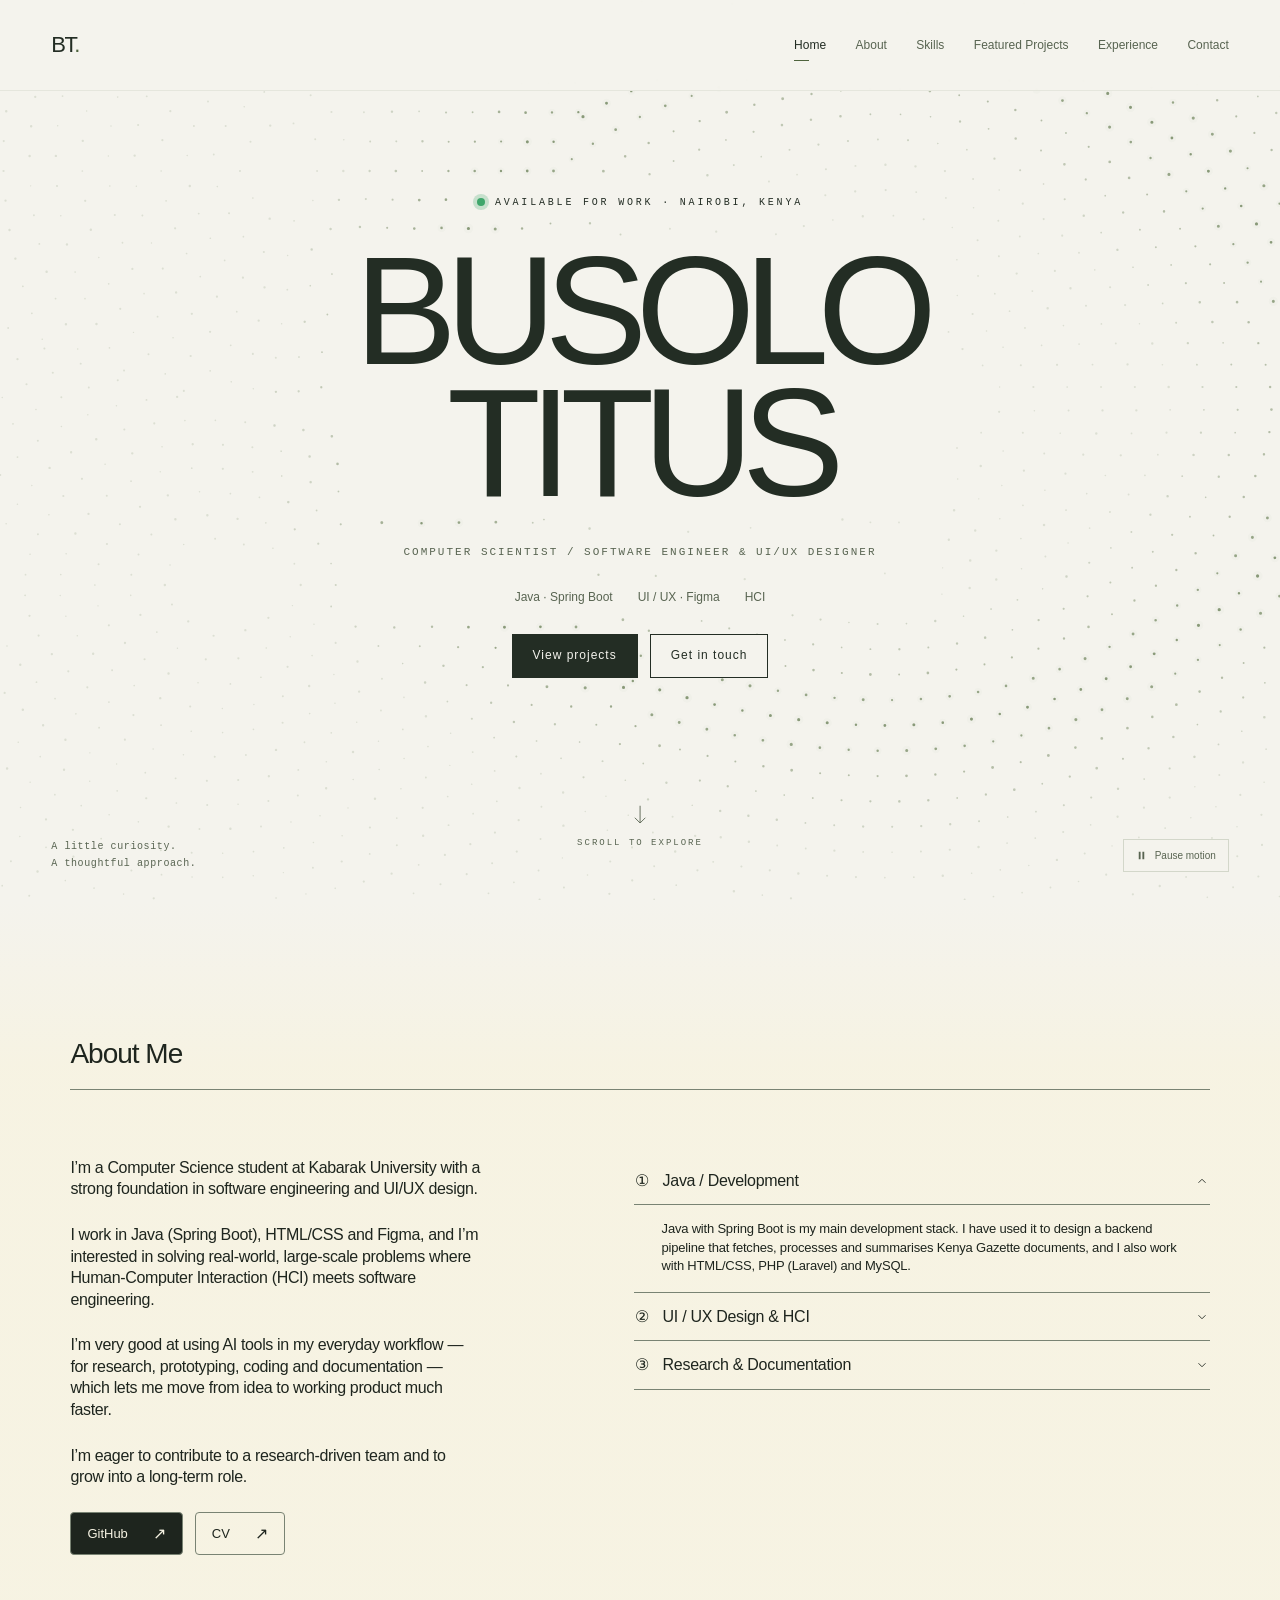
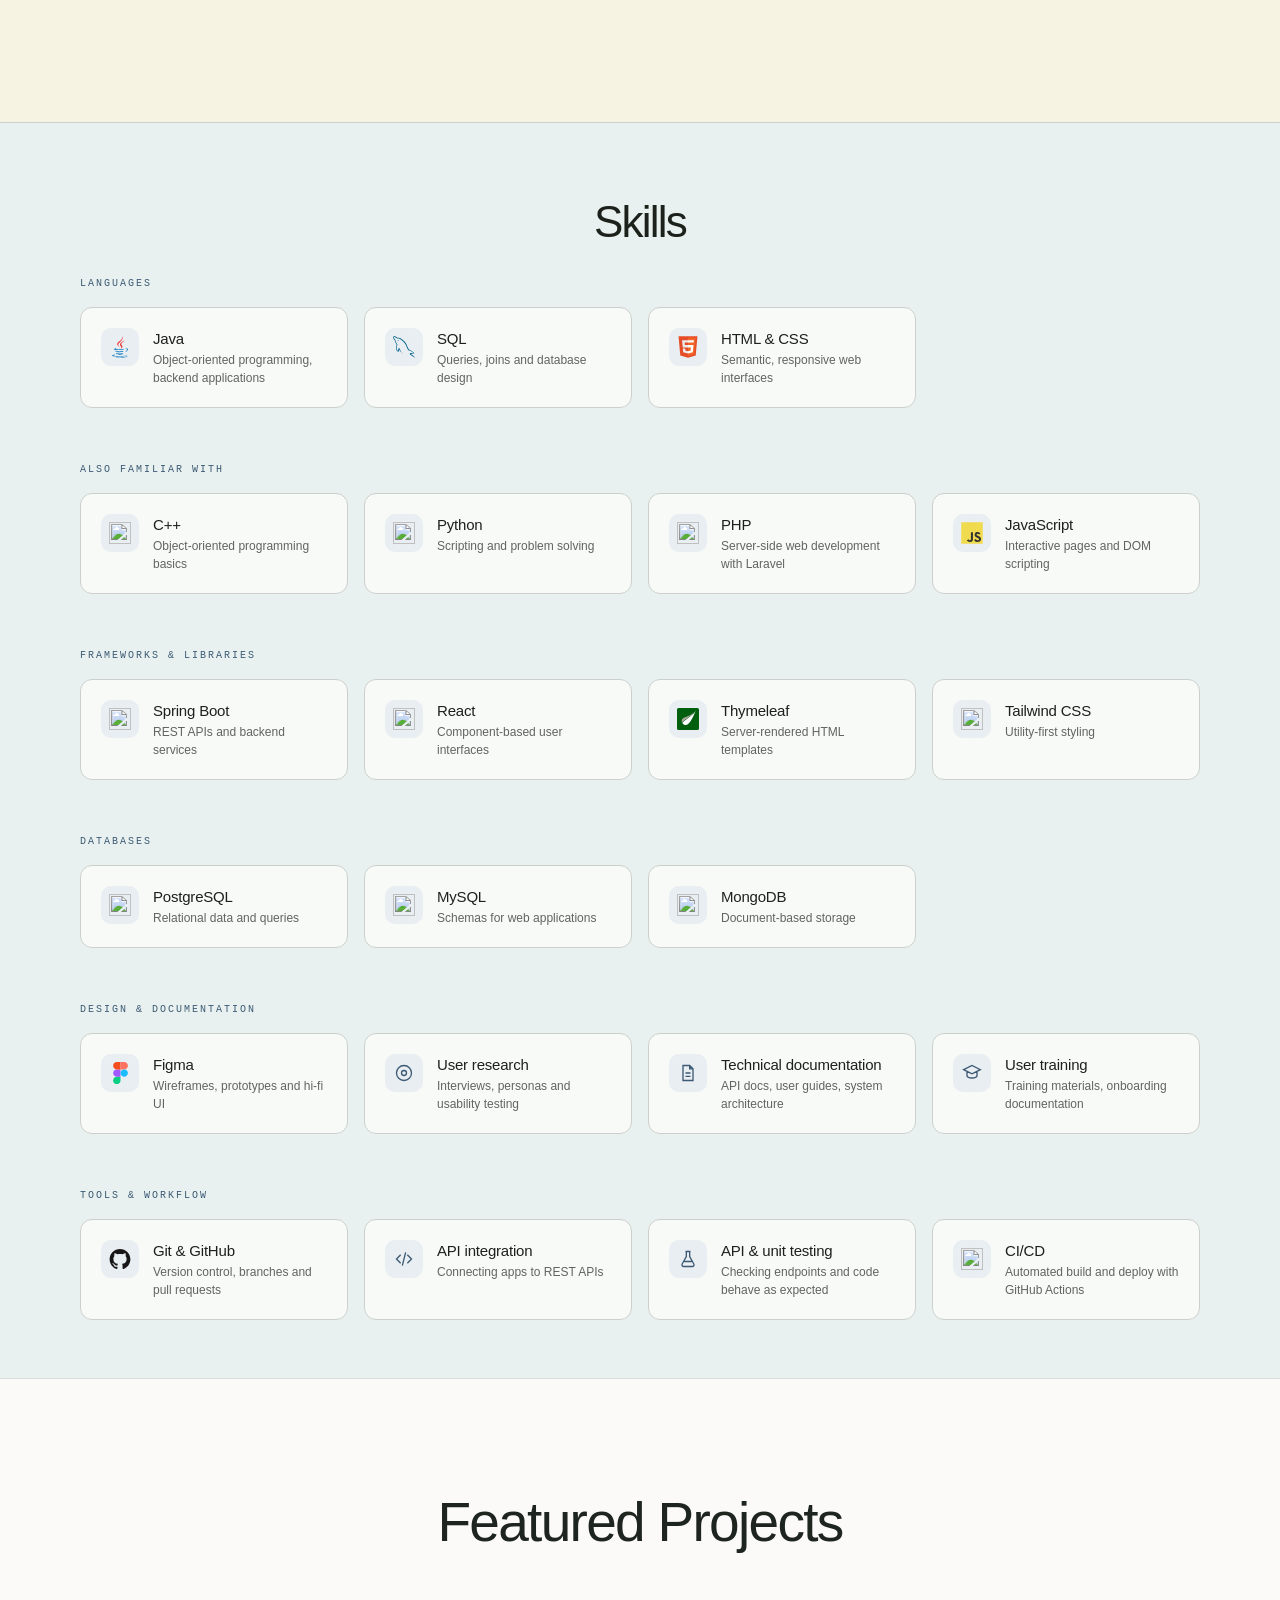
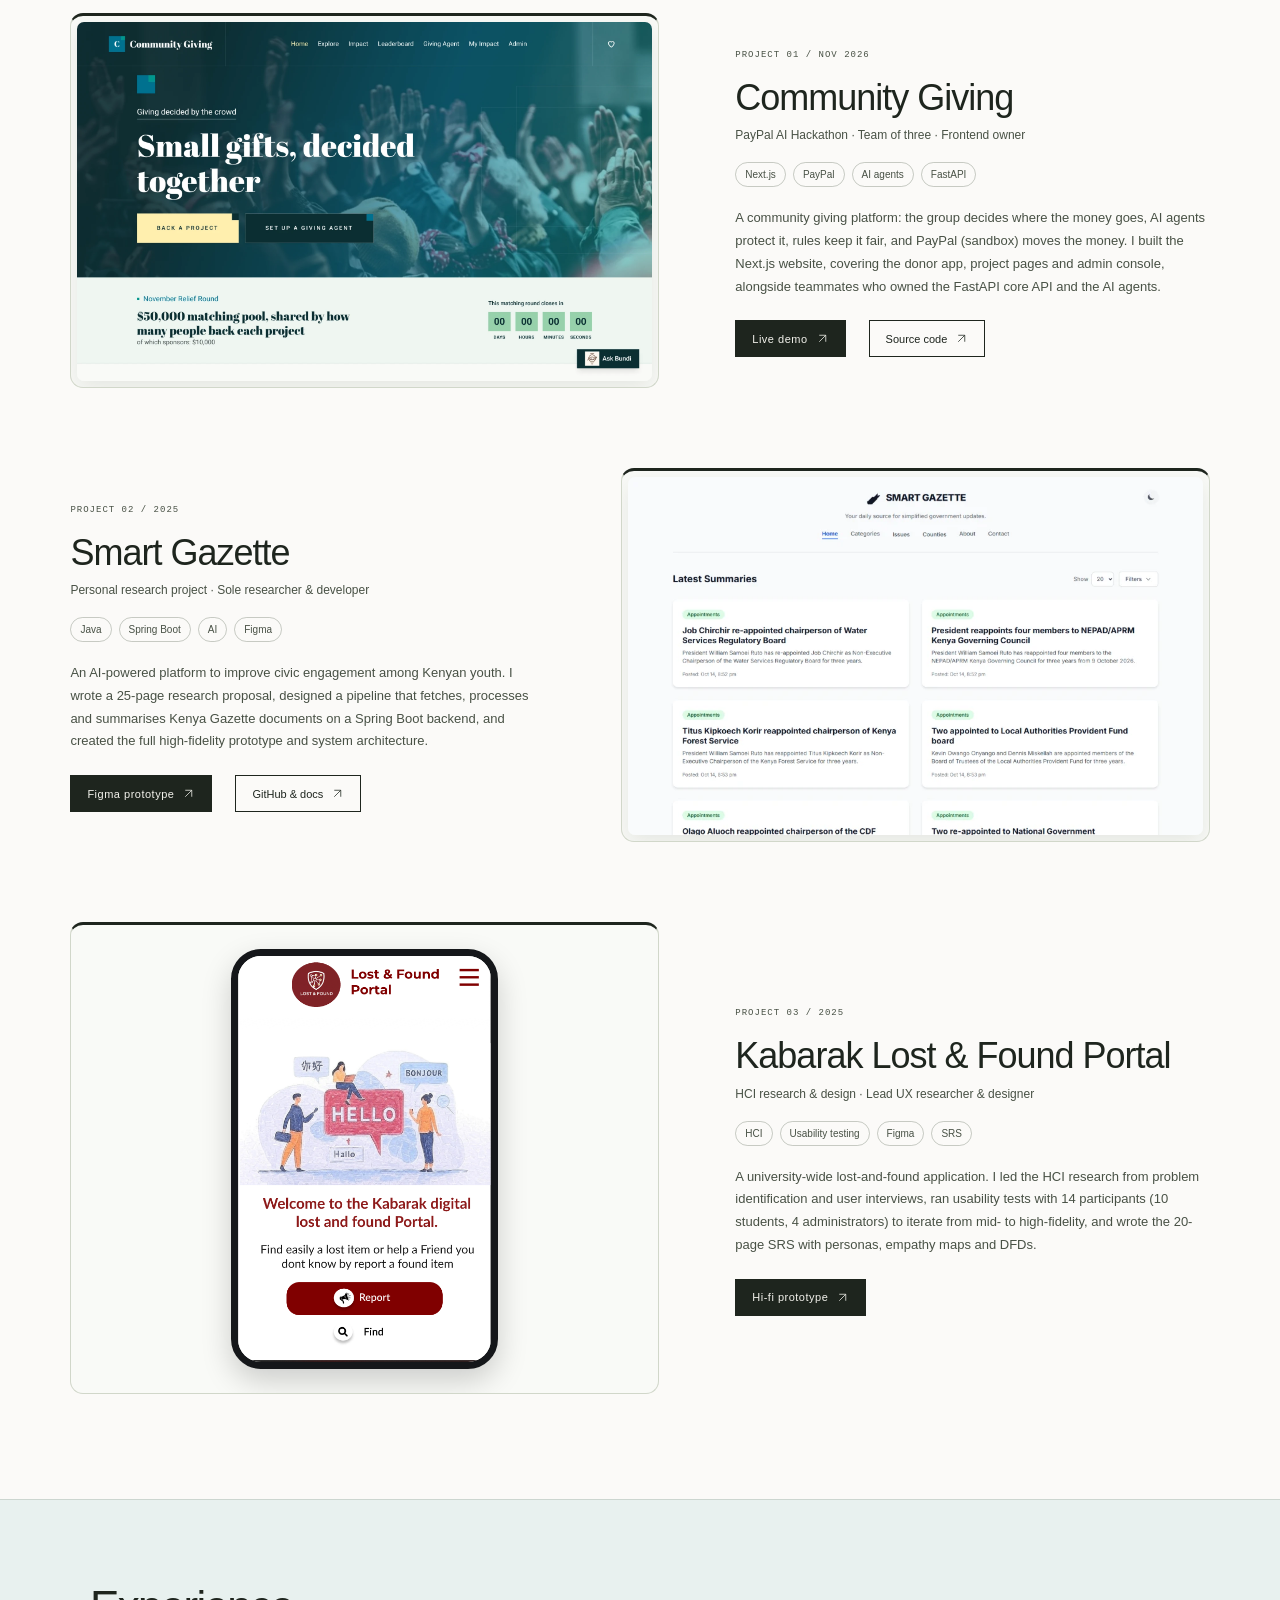
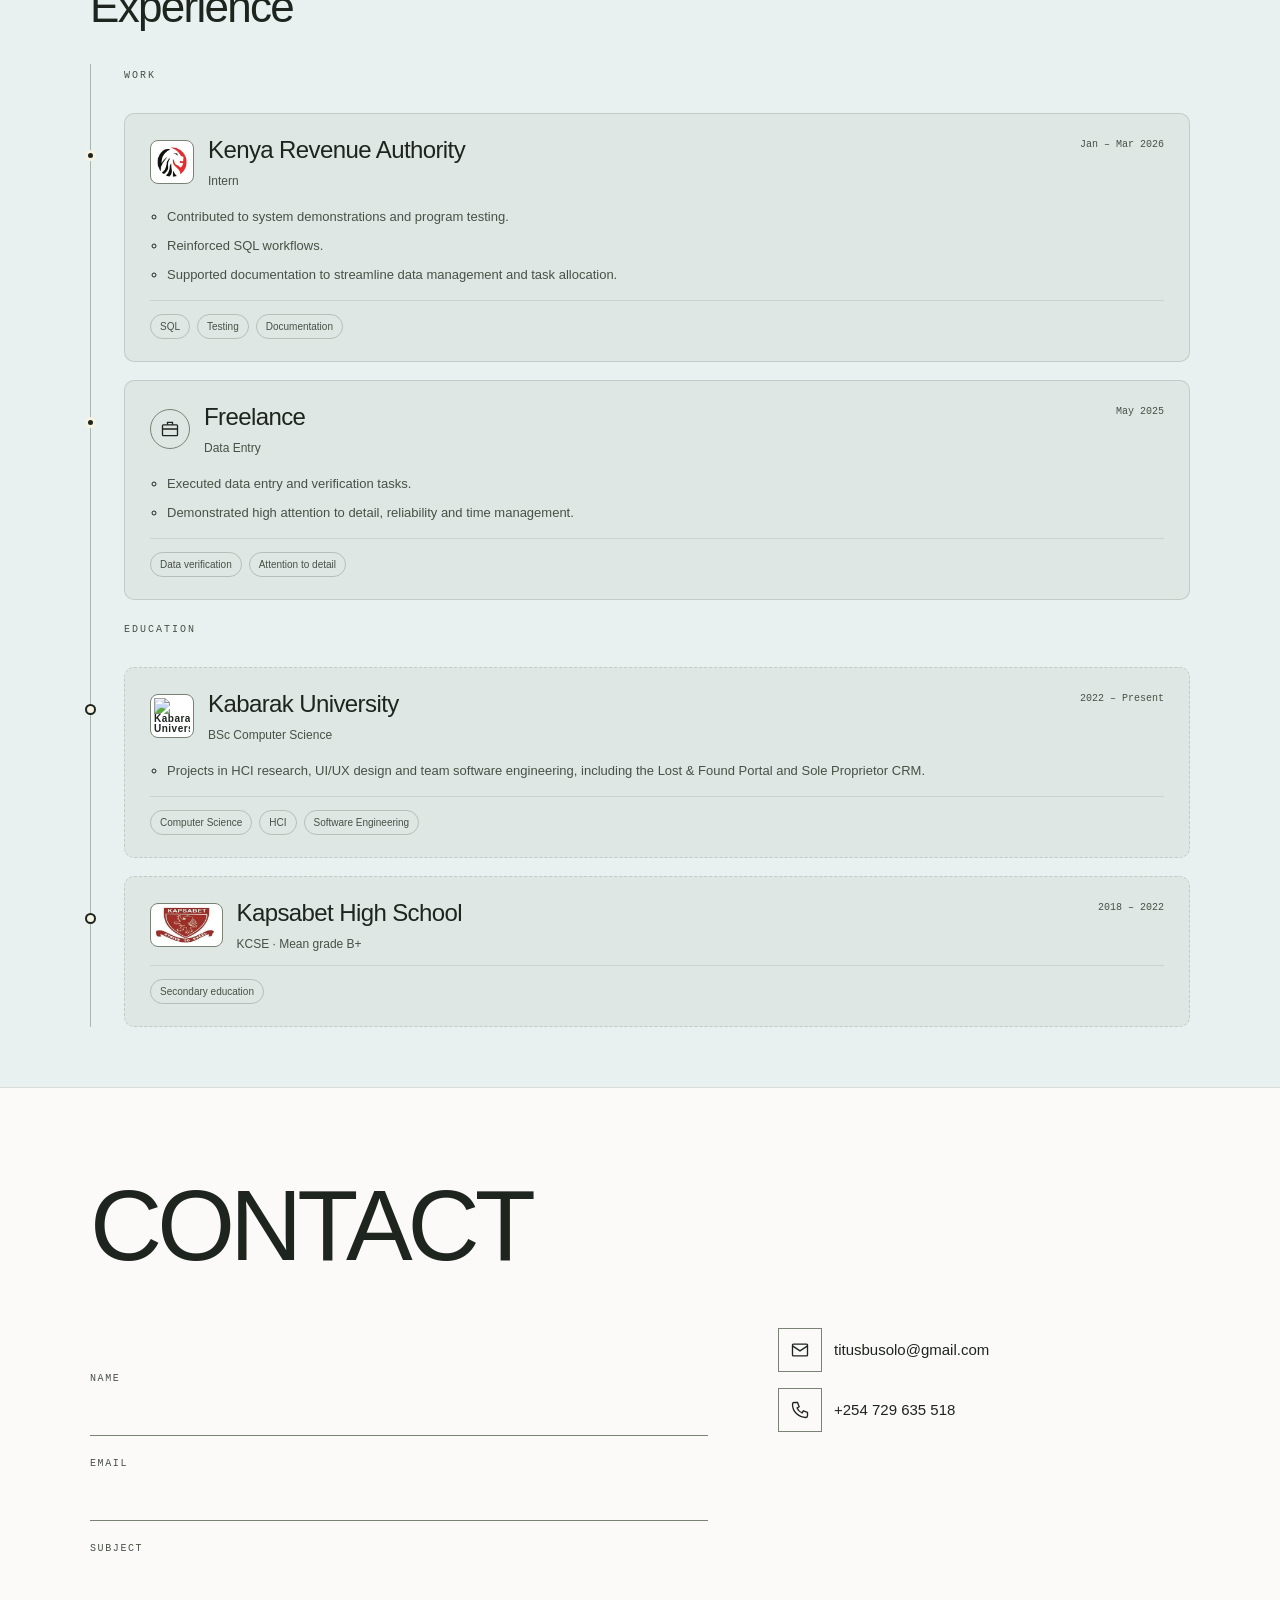
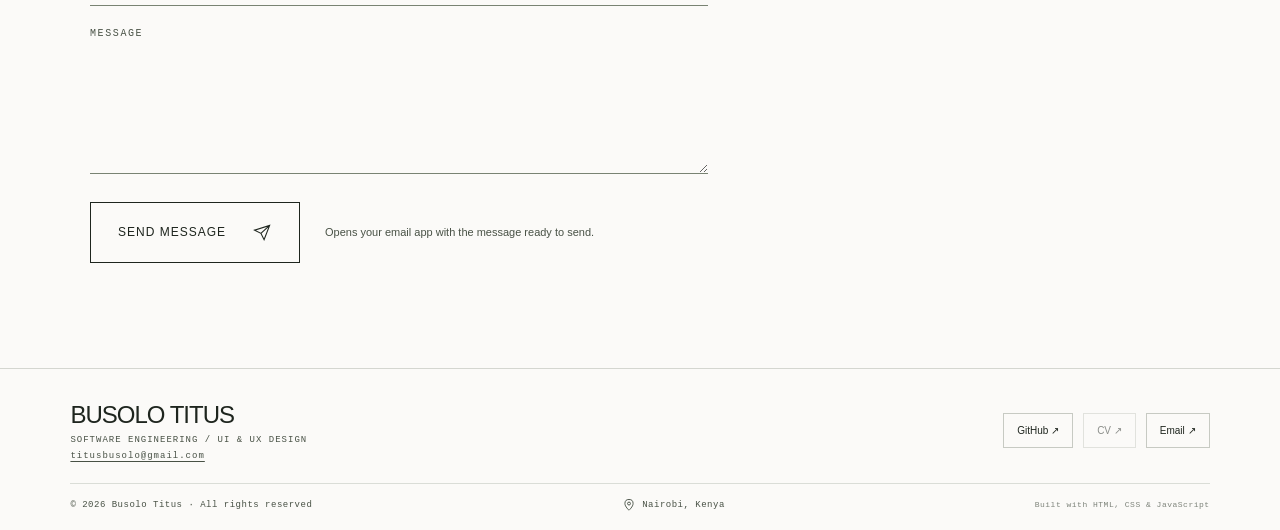
==== commit f2409c7f: "Design & documentation skills; drop Report & SRS button Co-Authored-By: Claude Opus 5.5 <noreply@ant" ====
--- a/index.html
+++ b/index.html
@@ -114,10 +114,12 @@
               </ul>
             </div>
             <div class="skill-group">
-              <h3 class="skill-group-title">UI / UX design</h3>
+              <h3 class="skill-group-title">Design &amp; documentation</h3>
               <ul class="skill-items">
                 <li class="skill-item"><span class="tool-icon"><img src="assets/icons/figma.svg" alt="" width="24" height="24" loading="lazy"></span><div><h4>Figma</h4><p>Wireframes, prototypes and hi-fi UI</p></div></li>
                 <li class="skill-item"><span class="tool-icon"><svg viewBox="0 0 24 24" fill="none" stroke="currentColor" stroke-width="1.6" aria-hidden="true"><path d="M3 12a9 9 0 1 0 18 0 9 9 0 0 0-18 0m6 0a3 3 0 1 0 6 0 3 3 0 0 0-6 0"/></svg></span><div><h4>User research</h4><p>Interviews, personas and usability testing</p></div></li>
+                <li class="skill-item"><span class="tool-icon"><svg viewBox="0 0 24 24" fill="none" stroke="currentColor" stroke-width="1.6" aria-hidden="true"><path d="M14 3H6v18h12V7zM14 3v4h4M9 12h6M9 16h6"/></svg></span><div><h4>Technical documentation</h4><p>API docs, user guides, system architecture</p></div></li>
+                <li class="skill-item"><span class="tool-icon"><svg viewBox="0 0 24 24" fill="none" stroke="currentColor" stroke-width="1.6" aria-hidden="true"><path d="M2 8l10-5 10 5-10 5zM6 10v5c0 2 3 3 6 3s6-1 6-3v-5"/></svg></span><div><h4>User training</h4><p>Training materials, onboarding documentation</p></div></li>
               </ul>
             </div>
             <div class="skill-group">
@@ -174,7 +176,7 @@
                 <p class="project-category">HCI research & design · Lead UX researcher & designer</p>
                 <ul class="project-tags"><li>HCI</li><li>Usability testing</li><li>Figma</li><li>SRS</li></ul>
                 <p class="project-description">A university-wide lost-and-found application. I led the HCI research from problem identification and user interviews, ran usability tests with 14 participants (10 students, 4 administrators) to iterate from mid- to high-fidelity, and wrote the 20-page SRS with personas, empathy maps and DFDs.</p>
-                <div class="project-actions"><a class="project-action" href="https://www.figma.com/design/5XOSRtwNo0eBpoDmRE16Mu/Lost-and-found-Hi-Fi" target="_blank" rel="noopener">Hi-fi prototype <svg viewBox="0 0 24 24" fill="none" stroke="currentColor" stroke-width="1.4" aria-hidden="true"><path d="M6 18 18 6M6 6h12v12"/></svg></a><button class="source-action" disabled type="button" aria-label="Usability report and SRS link will be added">Report & SRS <svg viewBox="0 0 24 24" fill="none" stroke="currentColor" stroke-width="1.4" aria-hidden="true"><path d="M6 18 18 6M6 6h12v12"/></svg></button></div>
+                <div class="project-actions"><a class="project-action" href="https://www.figma.com/design/5XOSRtwNo0eBpoDmRE16Mu/Lost-and-found-Hi-Fi" target="_blank" rel="noopener">Hi-fi prototype <svg viewBox="0 0 24 24" fill="none" stroke="currentColor" stroke-width="1.4" aria-hidden="true"><path d="M6 18 18 6M6 6h12v12"/></svg></a></div>
               </div>
             </article>
           </div>
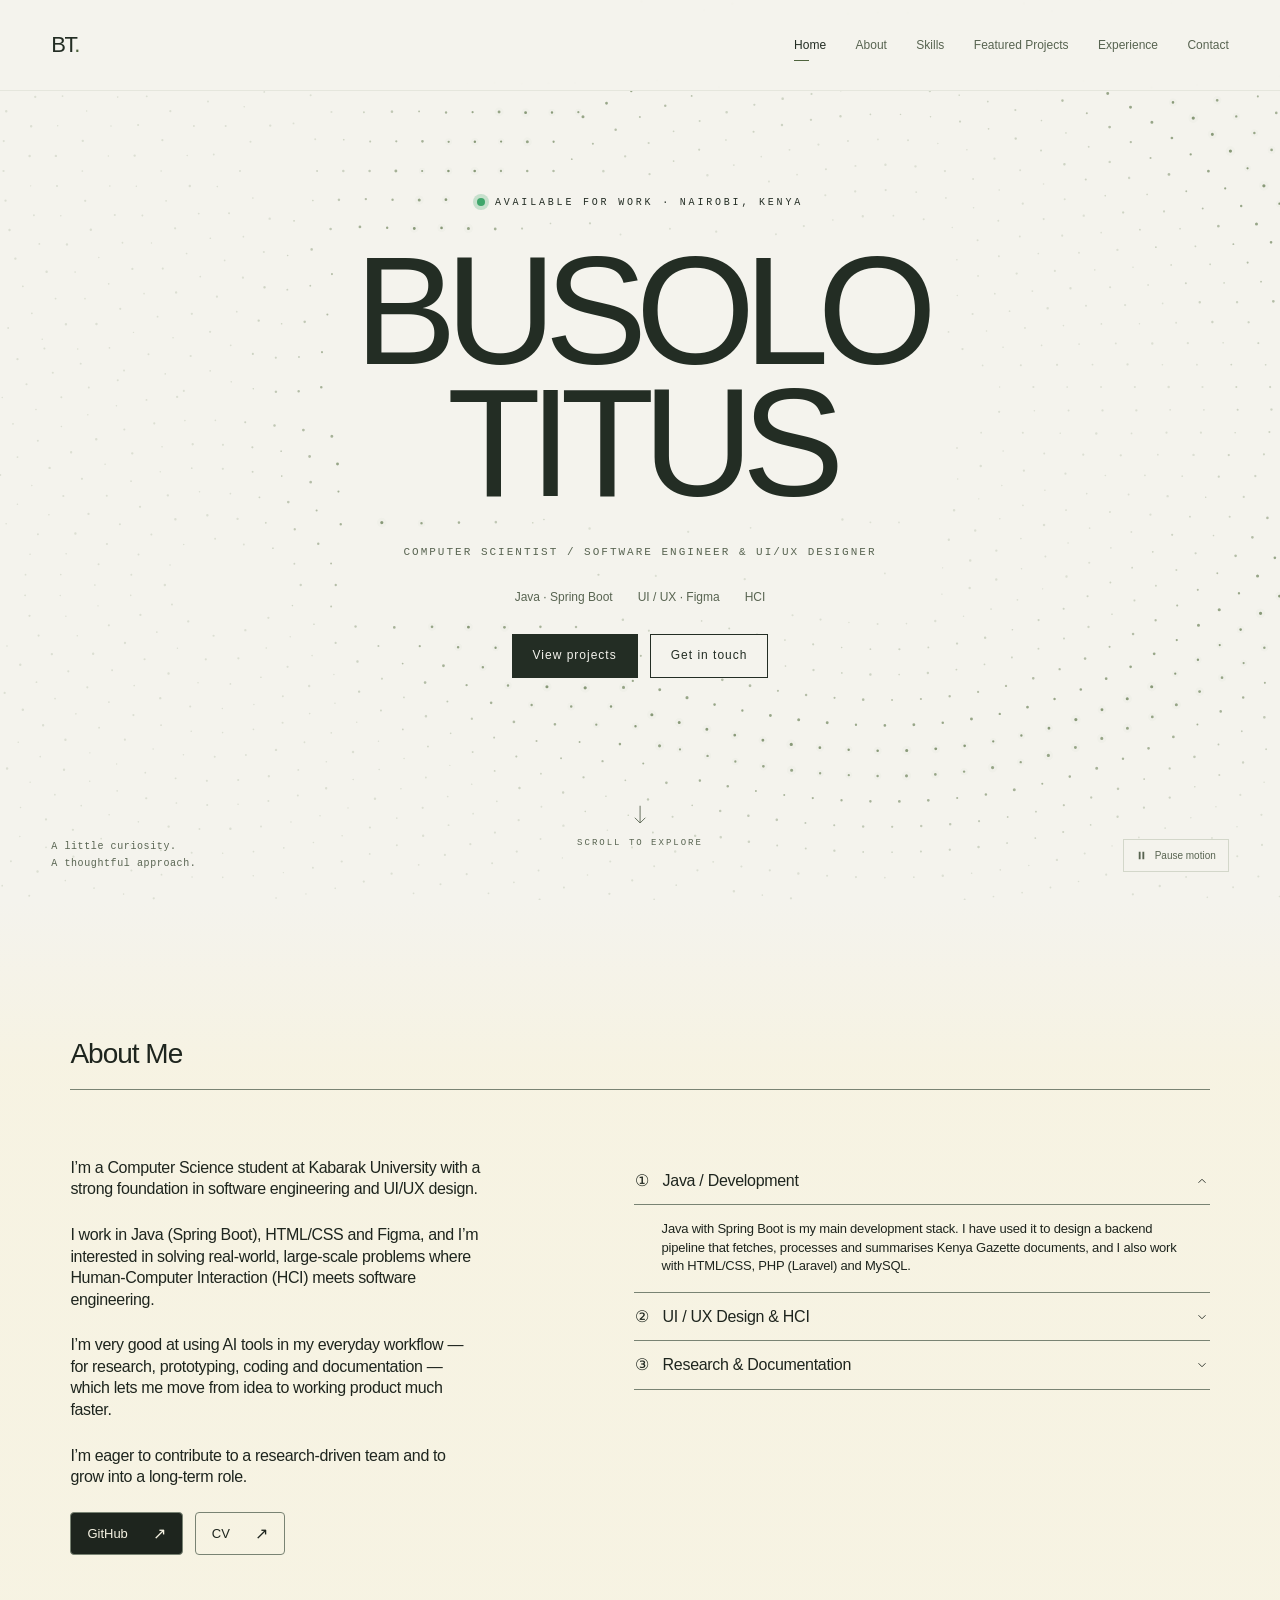
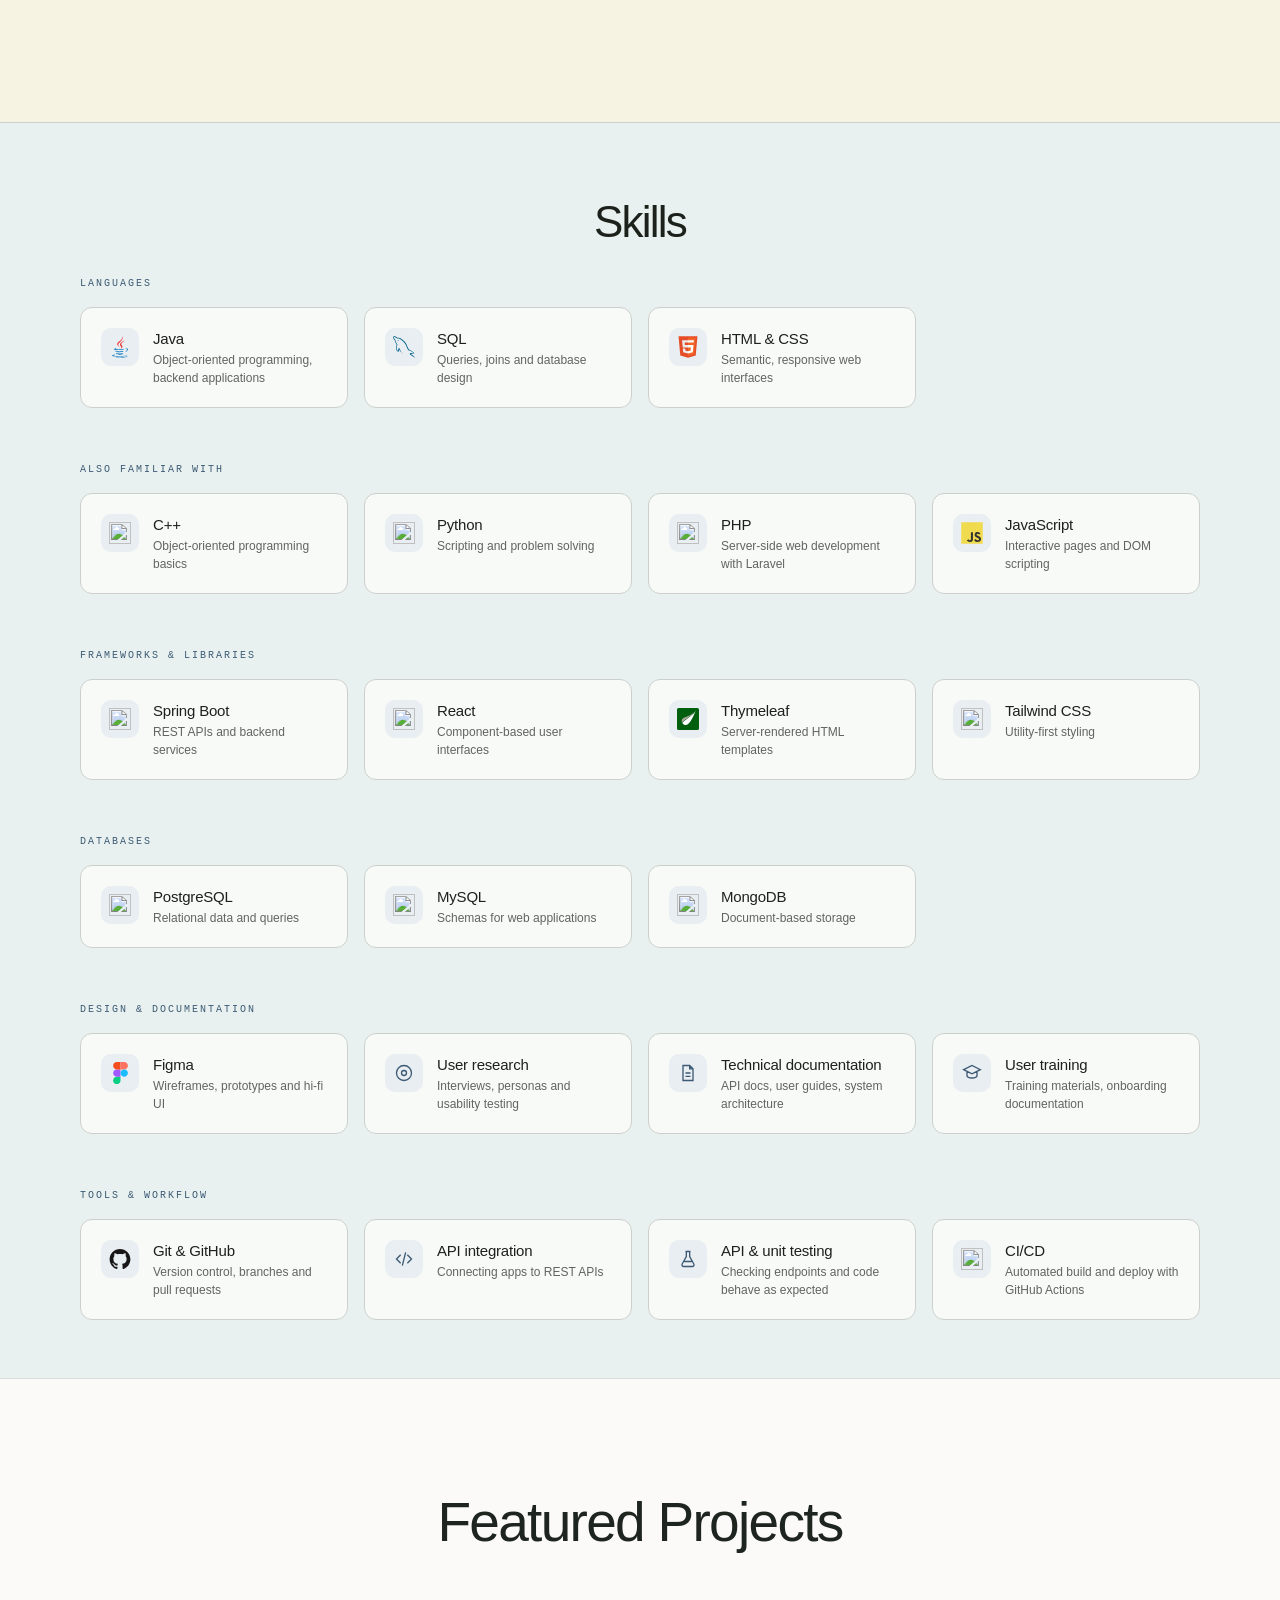
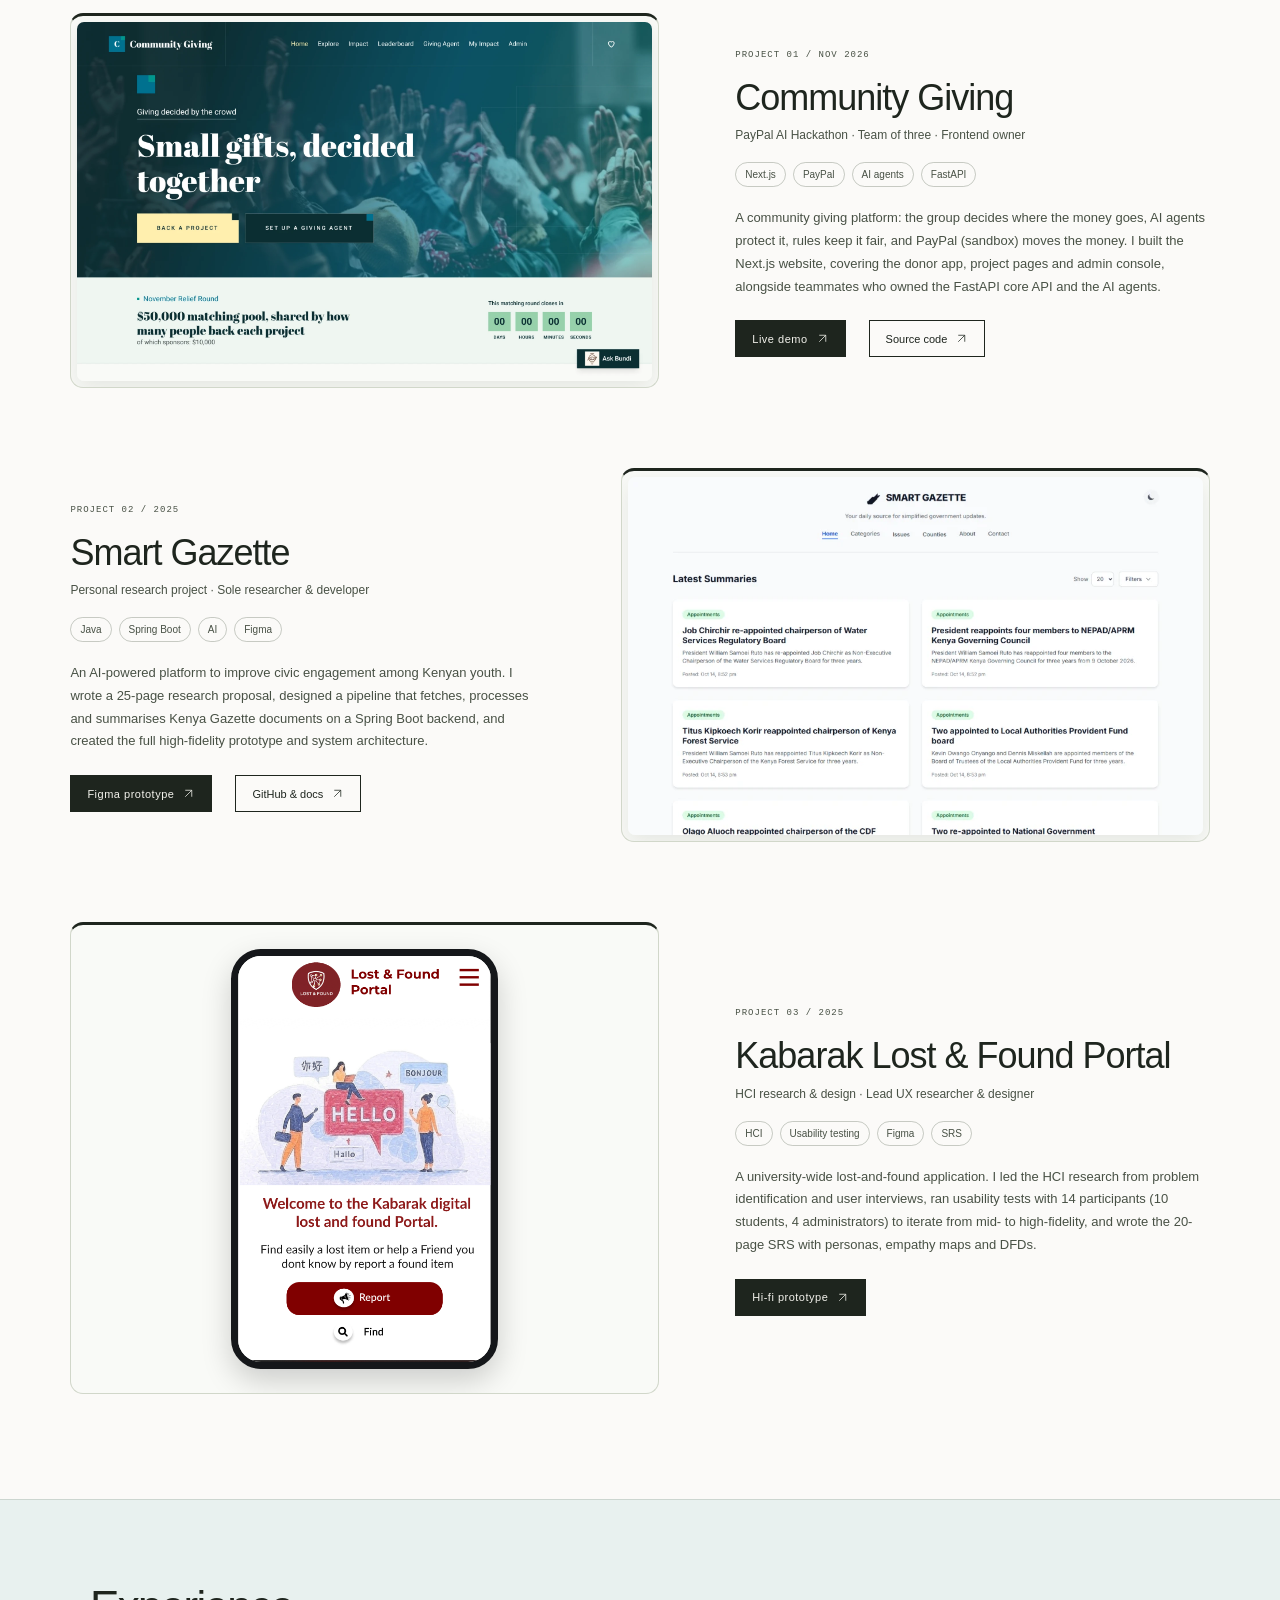
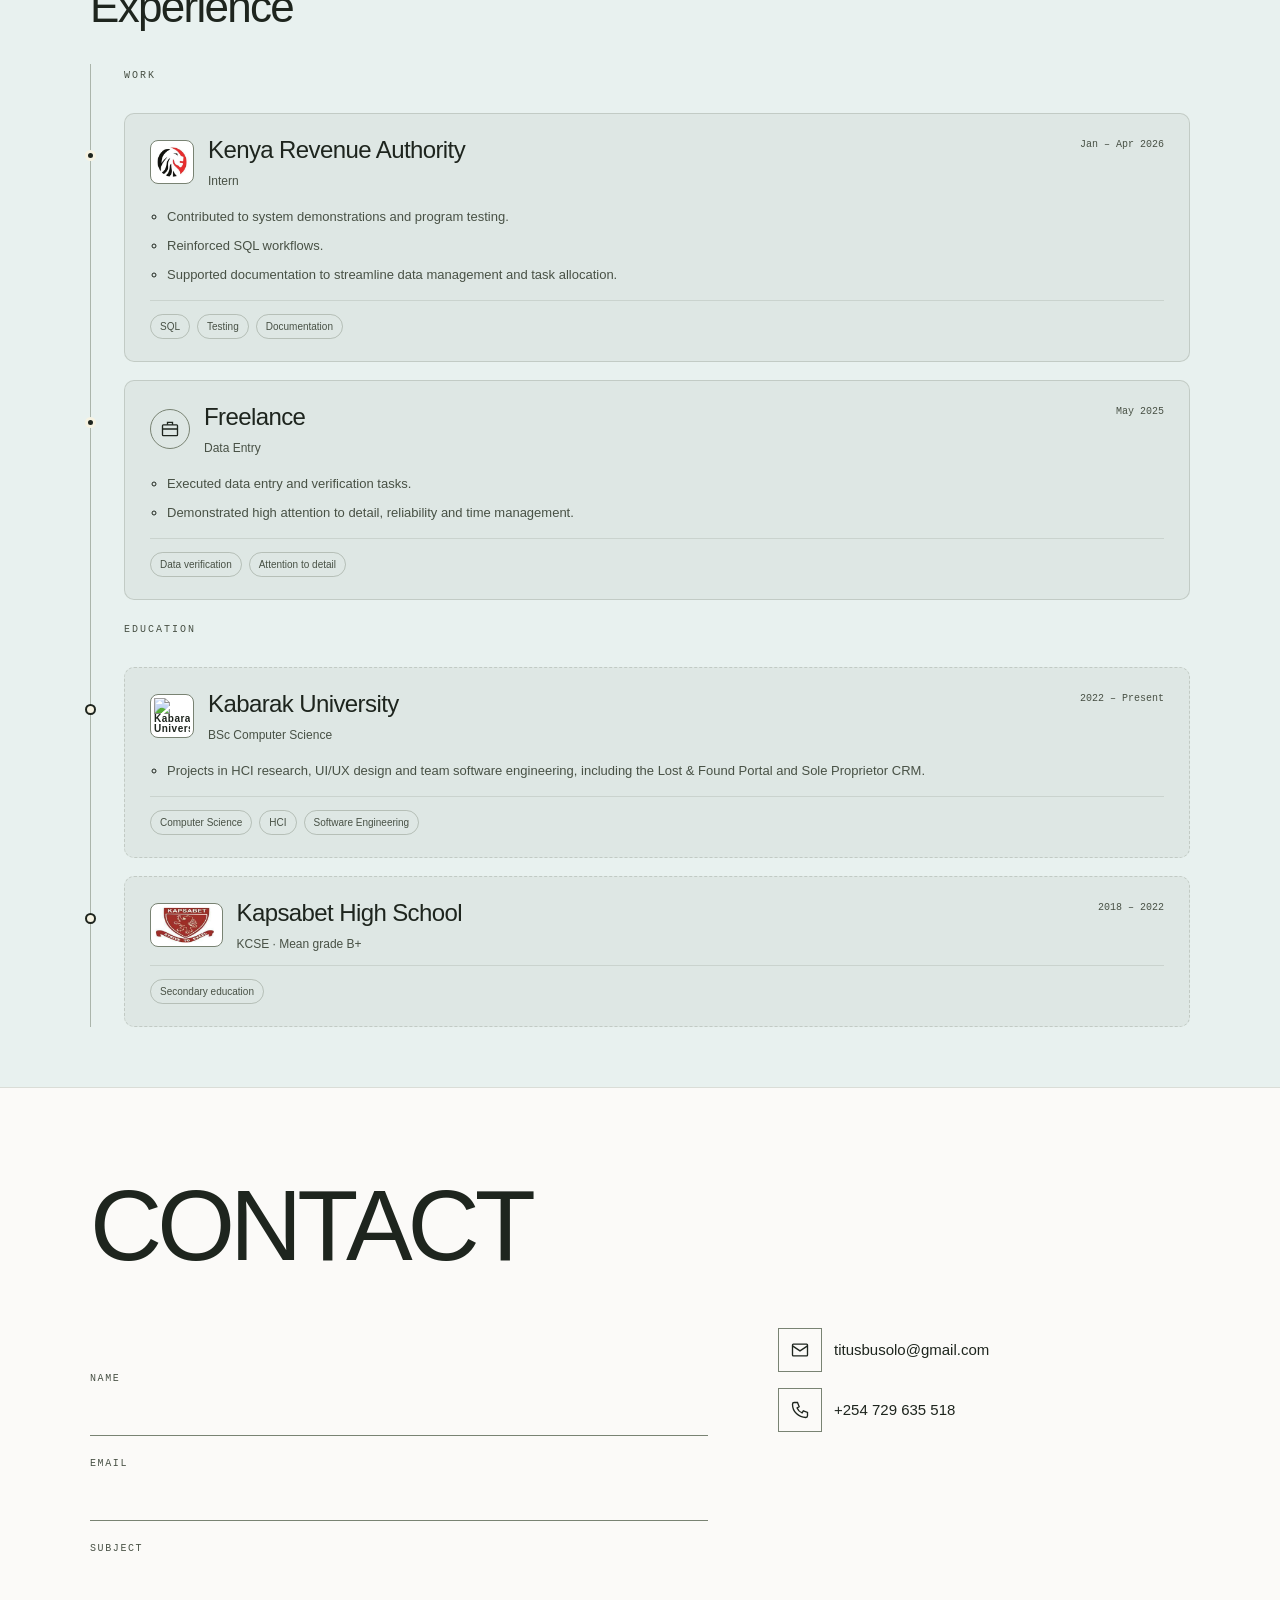
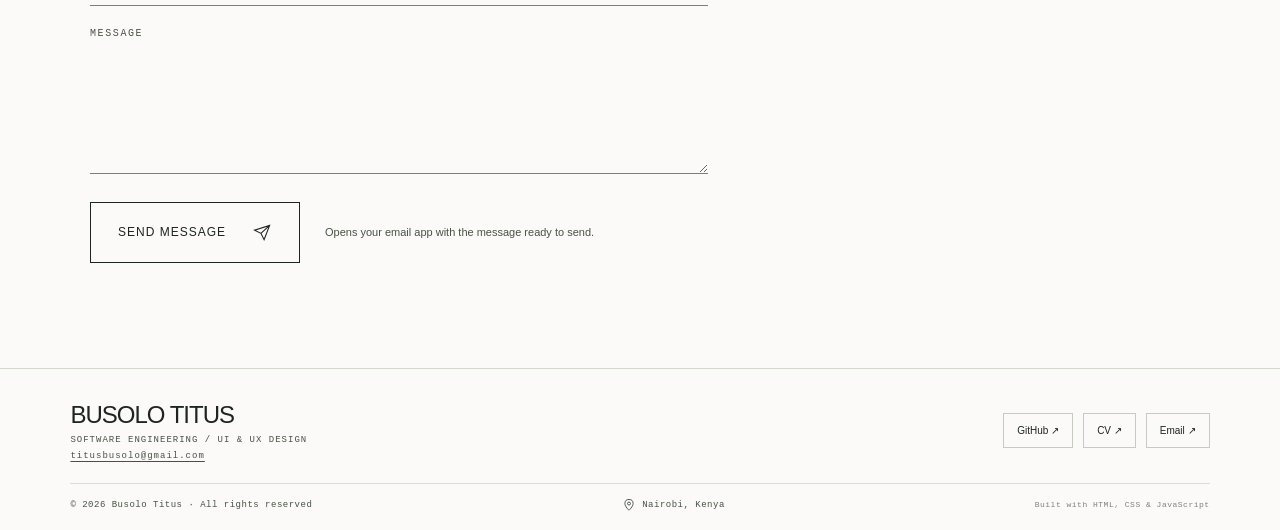
==== commit 619caa5e: "Add public CV download; KRA dates to April Co-Authored-By: Claude Opus 5.5 <noreply@anthropic.com>" ====
--- a/index.html
+++ b/index.html
@@ -47,7 +47,7 @@
               <p>I work in Java (Spring Boot), HTML/CSS and Figma, and I’m interested in solving real-world, large-scale problems where Human-Computer Interaction (HCI) meets software engineering.</p>
               <p>I’m very good at using AI tools in my everyday workflow — for research, prototyping, coding and documentation — which lets me move from idea to working product much faster.</p>
               <p>I’m eager to contribute to a research-driven team and to grow into a long-term role.</p>
-              <div class="about-links"><a class="github-button" href="https://github.com/Btsolo" target="_blank" rel="noopener"><span>GitHub</span><span aria-hidden="true">↗</span></a><button class="github-button cv-button" type="button" disabled aria-label="CV download will be added"><span>CV</span><span aria-hidden="true">↗</span></button></div>
+              <div class="about-links"><a class="github-button" href="https://github.com/Btsolo" target="_blank" rel="noopener"><span>GitHub</span><span aria-hidden="true">↗</span></a><a class="github-button cv-button" href="assets/Titus-Busolo-CV.pdf" target="_blank" rel="noopener"><span>CV</span><span aria-hidden="true">↗</span></a></div>
             </div>
             <div class="about-approach">
               <details class="approach-item" name="about-approach" open>
@@ -200,7 +200,7 @@
                       <p>Intern</p>
                     </div>
                   </div>
-                  <span class="entry-date">Jan – Mar 2026</span>
+                  <span class="entry-date">Jan – Apr 2026</span>
                 </div>
                 <ul class="experience-points"><li>Contributed to system demonstrations and program testing.</li><li>Reinforced SQL workflows.</li><li>Supported documentation to streamline data management and task allocation.</li></ul>
                 <ul class="project-tags"><li>SQL</li><li>Testing</li><li>Documentation</li></ul>
@@ -291,7 +291,7 @@
           <p>SOFTWARE ENGINEERING / UI & UX DESIGN</p>
           <p class="footer-contact"><a href="mailto:titusbusolo@gmail.com">titusbusolo@gmail.com</a></p>
         </div>
-        <div class="footer-links" aria-label="Professional links"><a href="https://github.com/Btsolo" target="_blank" rel="noopener">GitHub ↗</a><button type="button" disabled aria-label="CV link will be added">CV ↗</button><a href="mailto:titusbusolo@gmail.com">Email ↗</a></div>
+        <div class="footer-links" aria-label="Professional links"><a href="https://github.com/Btsolo" target="_blank" rel="noopener">GitHub ↗</a><a href="assets/Titus-Busolo-CV.pdf" target="_blank" rel="noopener">CV ↗</a><a href="mailto:titusbusolo@gmail.com">Email ↗</a></div>
       </div>
       <div class="footer-bottom"><span>© 2026 Busolo Titus · All rights reserved</span><span class="footer-location"><svg viewBox="0 0 24 24" fill="none" stroke="currentColor" stroke-width="1.6" aria-hidden="true"><path d="M12 21s-7-6.2-7-11.5a7 7 0 0 1 14 0C19 14.8 12 21 12 21Z"/><circle cx="12" cy="9.5" r="2.5"/></svg>Nairobi, Kenya</span><span class="footer-built">Built with HTML, CSS & JavaScript</span></div>
     </footer>
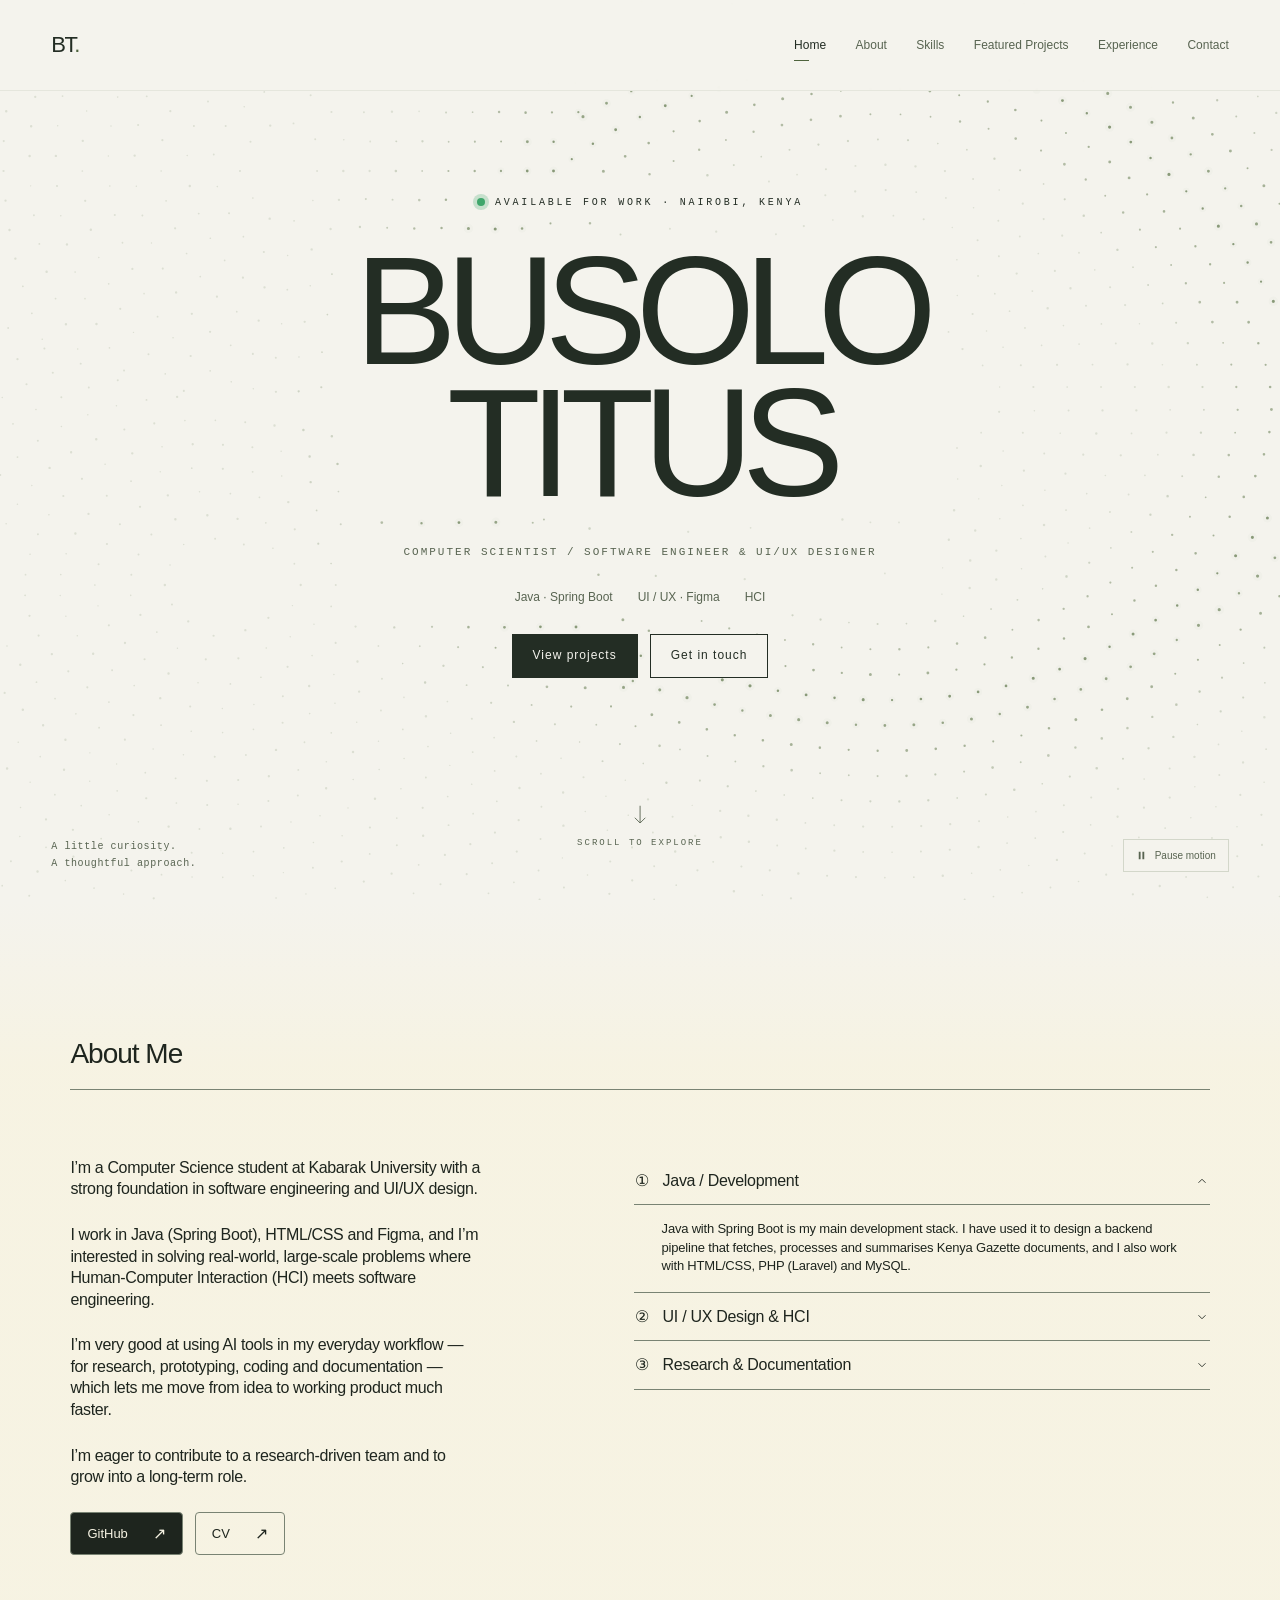
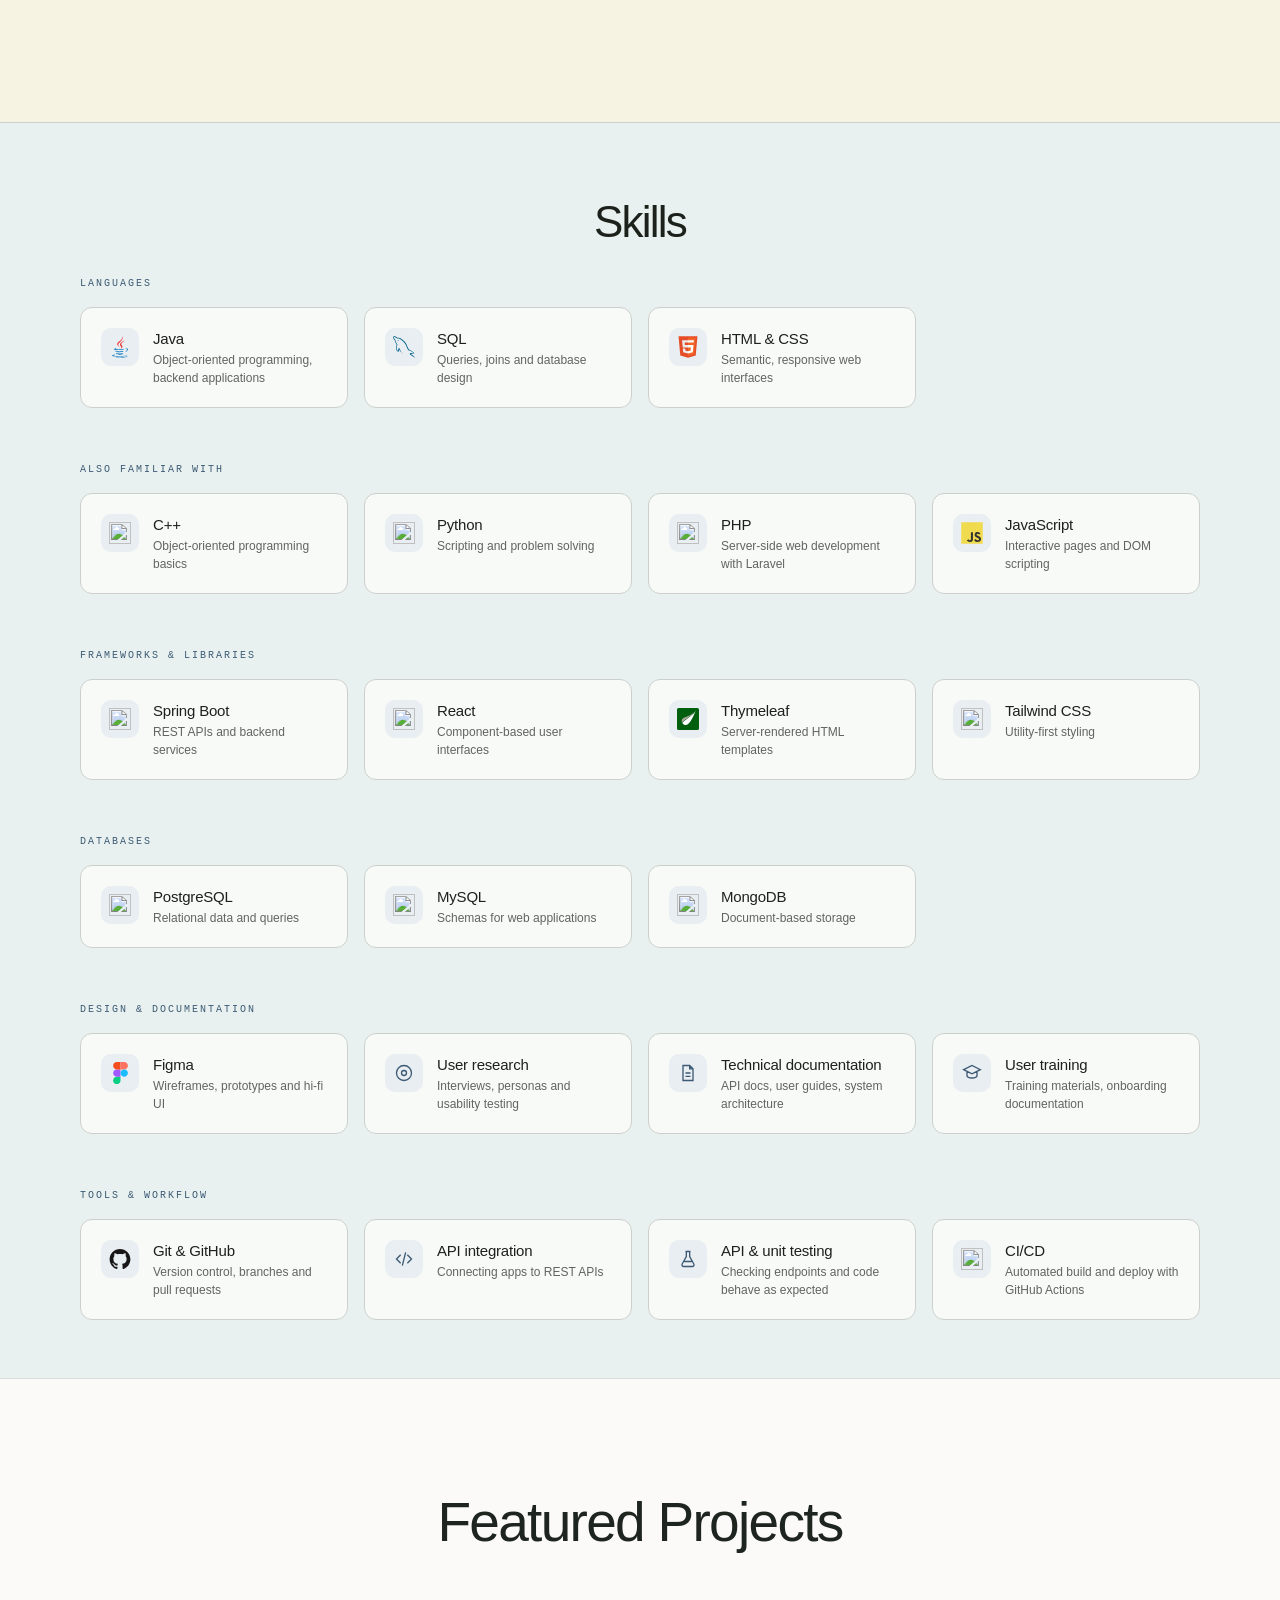
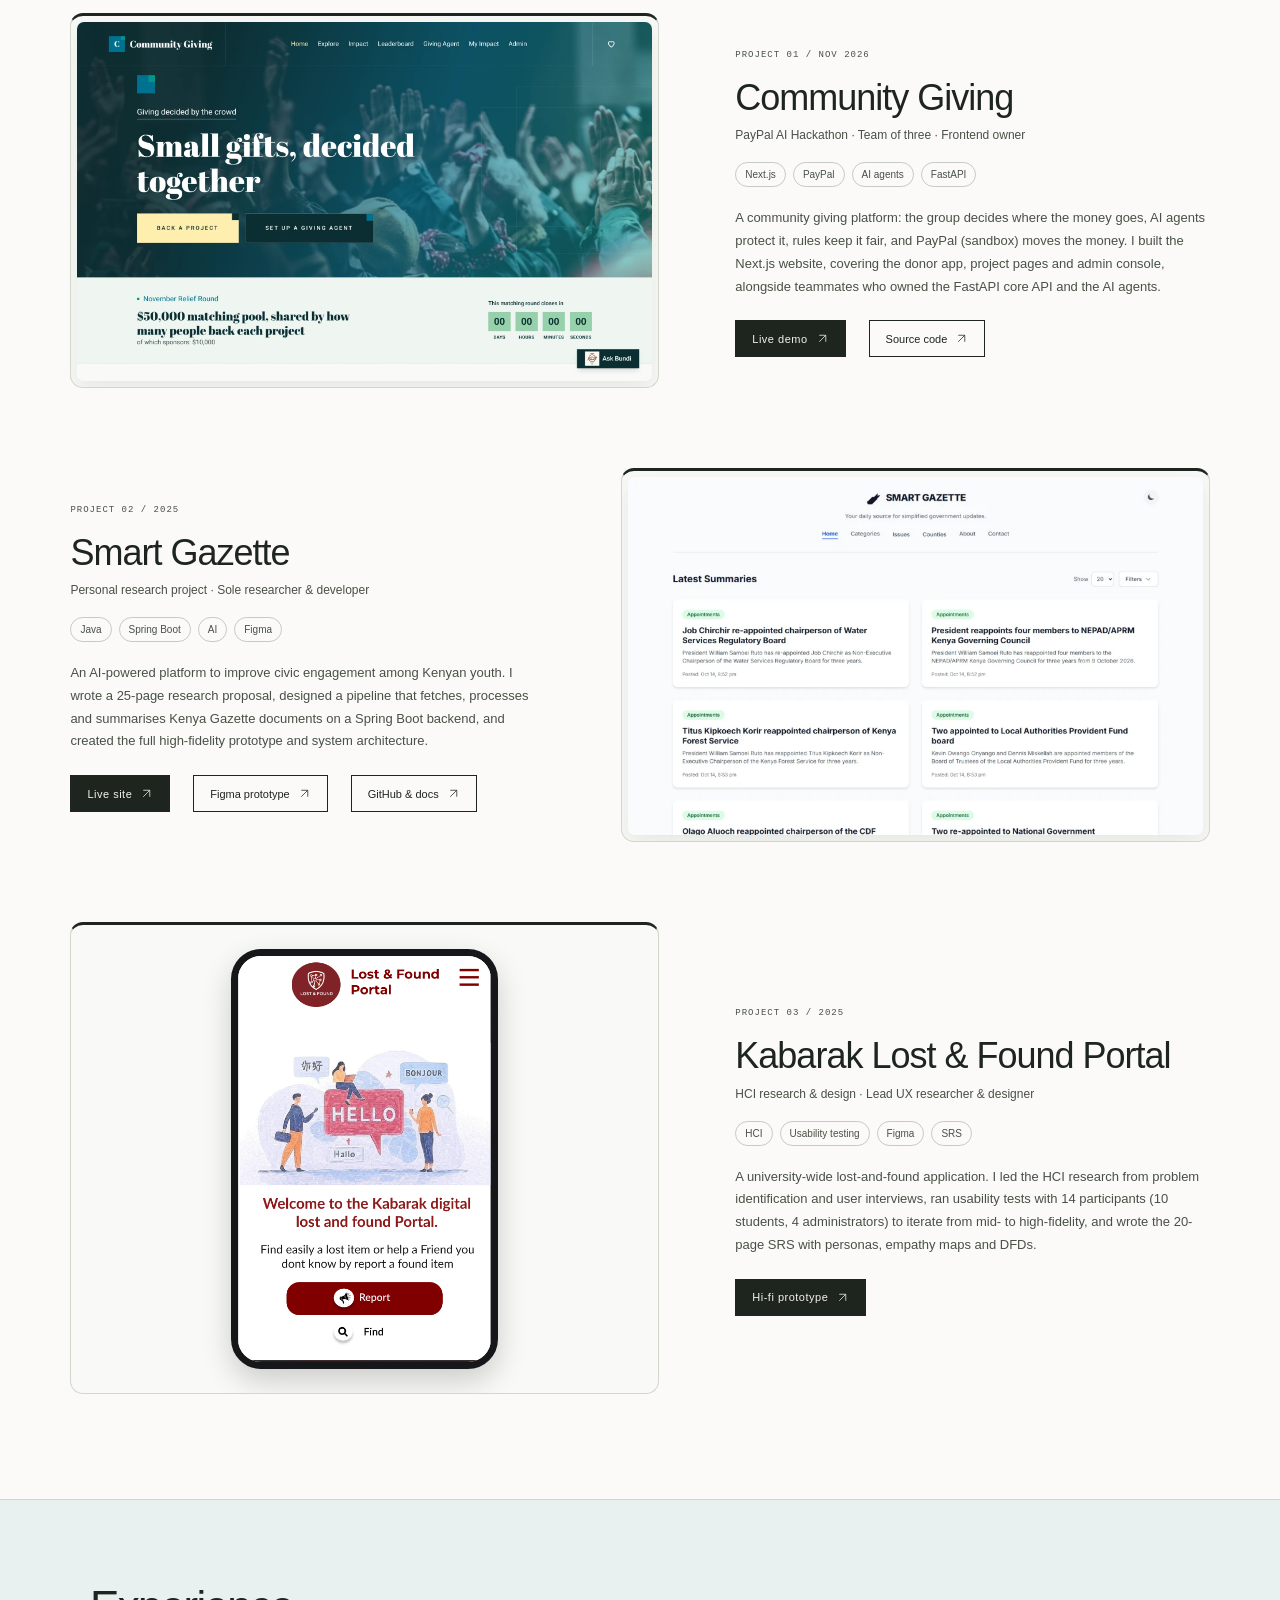
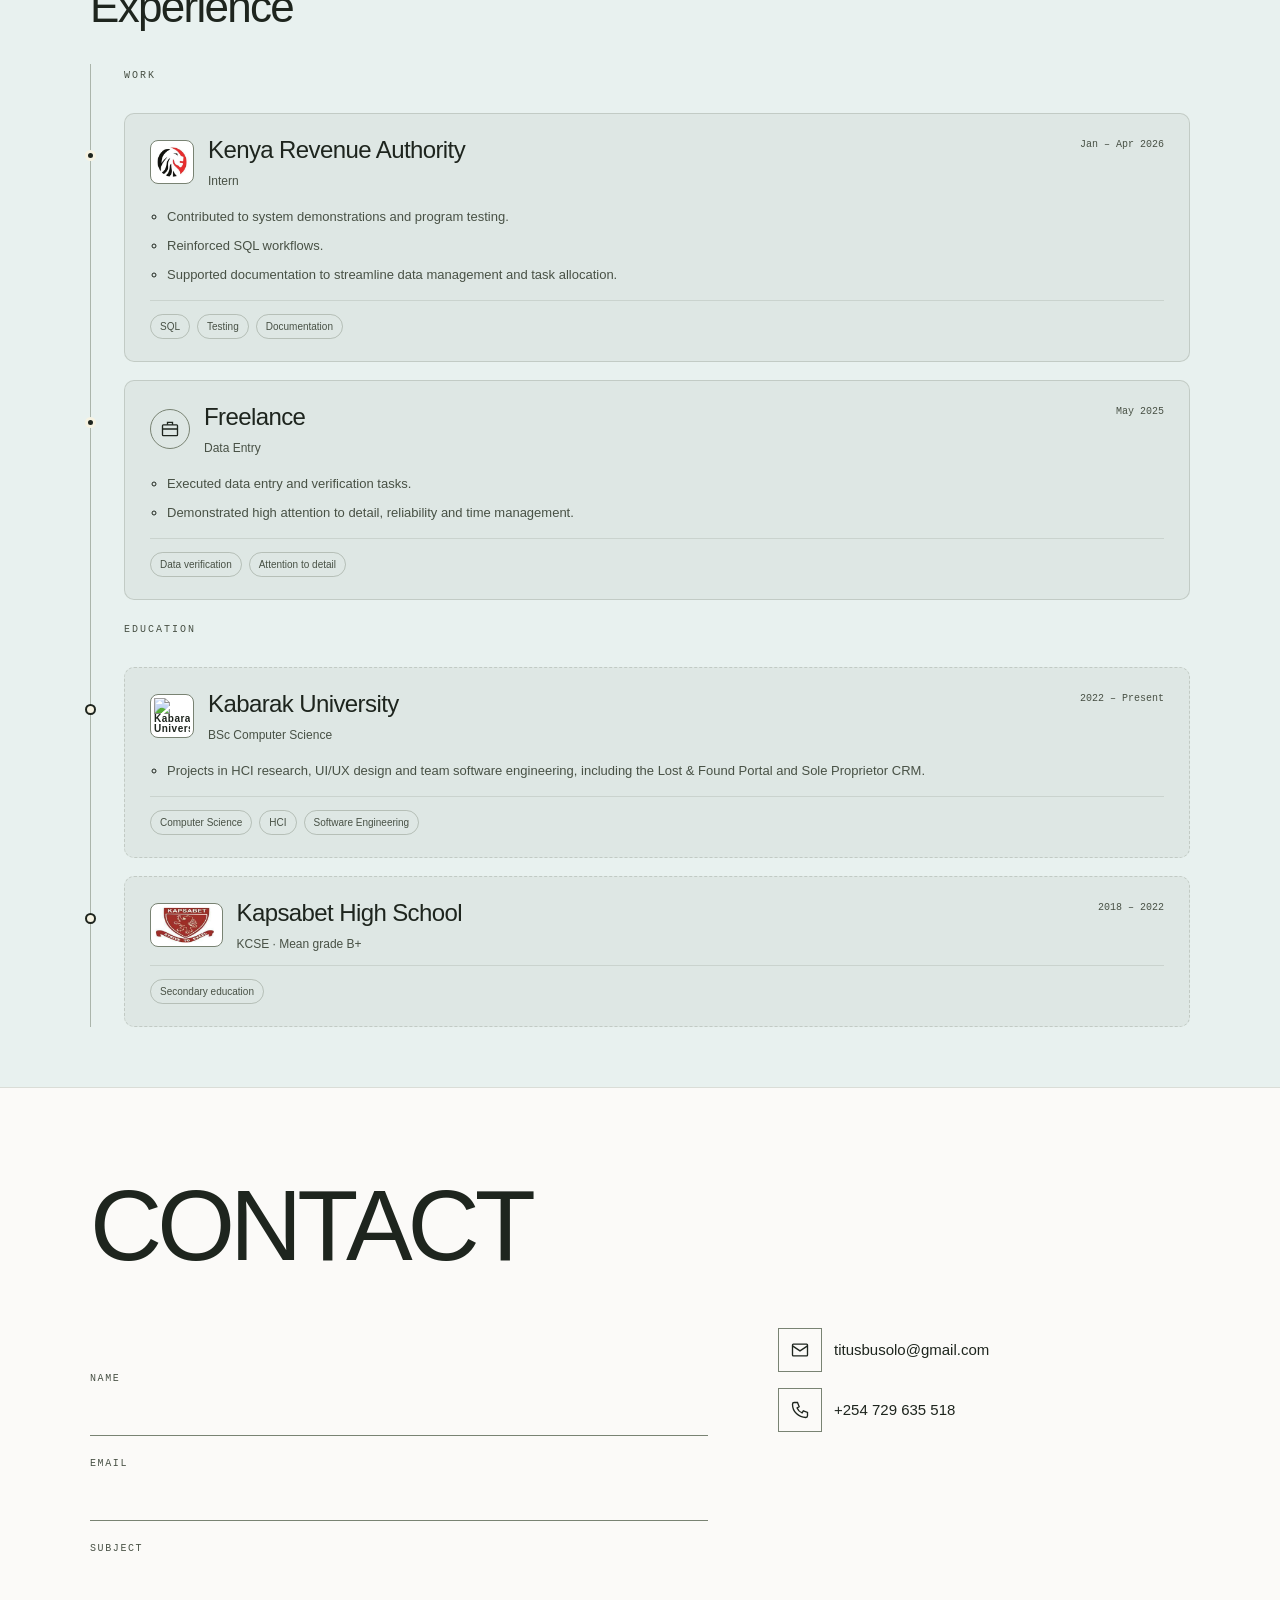
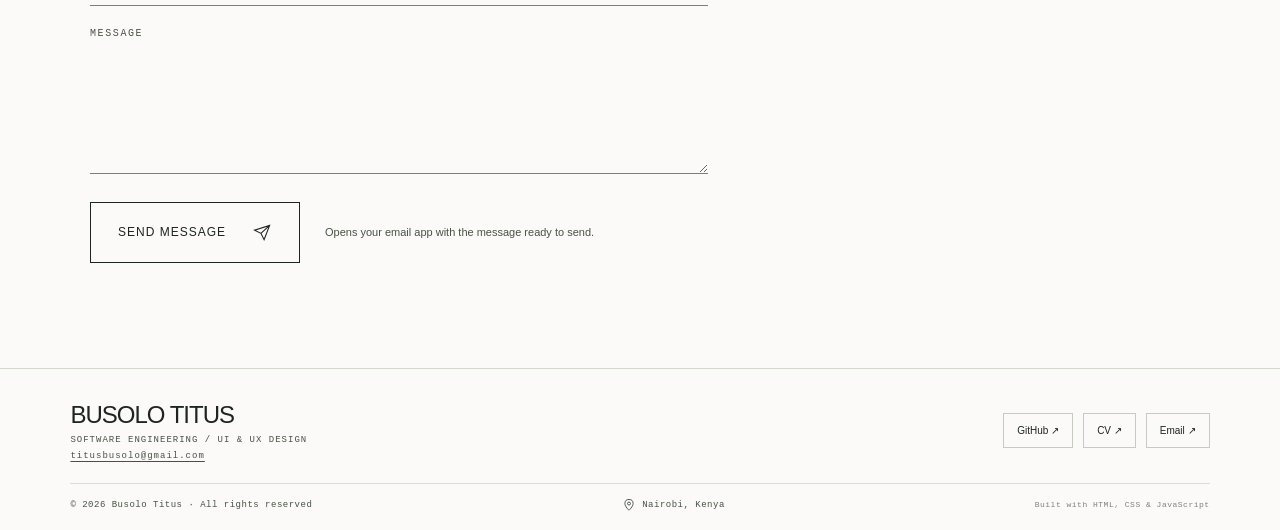
==== commit 542b0df6: "Smart Gazette live site link Co-Authored-By: Claude Opus 5.5 <noreply@anthropic.com>" ====
--- a/index.html
+++ b/index.html
@@ -163,7 +163,7 @@
                 <p class="project-category">Personal research project · Sole researcher & developer</p>
                 <ul class="project-tags"><li>Java</li><li>Spring Boot</li><li>AI</li><li>Figma</li></ul>
                 <p class="project-description">An AI-powered platform to improve civic engagement among Kenyan youth. I wrote a 25-page research proposal, designed a pipeline that fetches, processes and summarises Kenya Gazette documents on a Spring Boot backend, and created the full high-fidelity prototype and system architecture.</p>
-                <div class="project-actions"><a class="project-action" href="https://www.figma.com/design/7Q4b29uCzQtR5xLLvNnb5e/Smart-Gazette" target="_blank" rel="noopener">Figma prototype <svg viewBox="0 0 24 24" fill="none" stroke="currentColor" stroke-width="1.4" aria-hidden="true"><path d="M6 18 18 6M6 6h12v12"/></svg></a><a class="source-action" href="https://github.com/Btsolo/Smart-Gazette" target="_blank" rel="noopener">GitHub & docs <svg viewBox="0 0 24 24" fill="none" stroke="currentColor" stroke-width="1.4" aria-hidden="true"><path d="M6 18 18 6M6 6h12v12"/></svg></a></div>
+                <div class="project-actions"><a class="project-action" href="https://smartgazette.co.ke/" target="_blank" rel="noopener">Live site <svg viewBox="0 0 24 24" fill="none" stroke="currentColor" stroke-width="1.4" aria-hidden="true"><path d="M6 18 18 6M6 6h12v12"/></svg></a><a class="source-action" href="https://www.figma.com/design/7Q4b29uCzQtR5xLLvNnb5e/Smart-Gazette" target="_blank" rel="noopener">Figma prototype <svg viewBox="0 0 24 24" fill="none" stroke="currentColor" stroke-width="1.4" aria-hidden="true"><path d="M6 18 18 6M6 6h12v12"/></svg></a><a class="source-action" href="https://github.com/Btsolo/Smart-Gazette" target="_blank" rel="noopener">GitHub & docs <svg viewBox="0 0 24 24" fill="none" stroke="currentColor" stroke-width="1.4" aria-hidden="true"><path d="M6 18 18 6M6 6h12v12"/></svg></a></div>
               </div>
             </article>
             <article class="project-row">
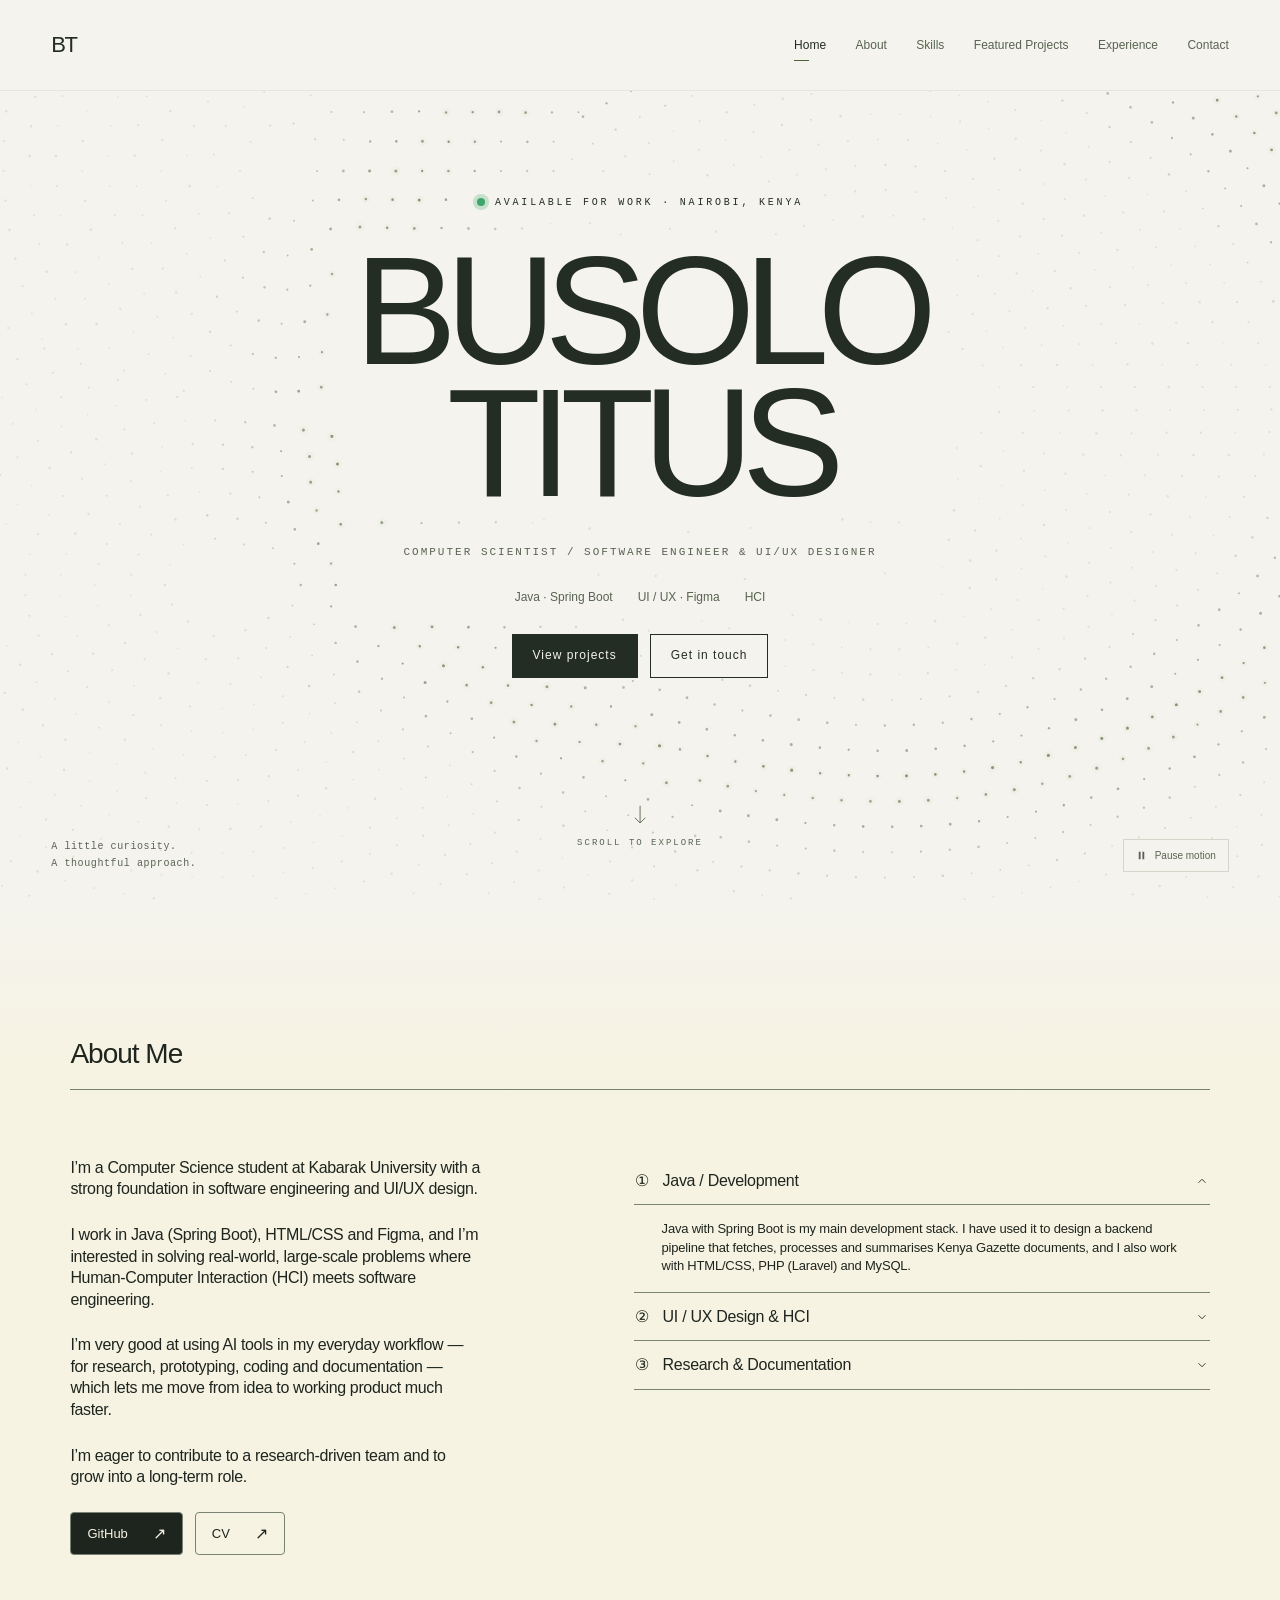
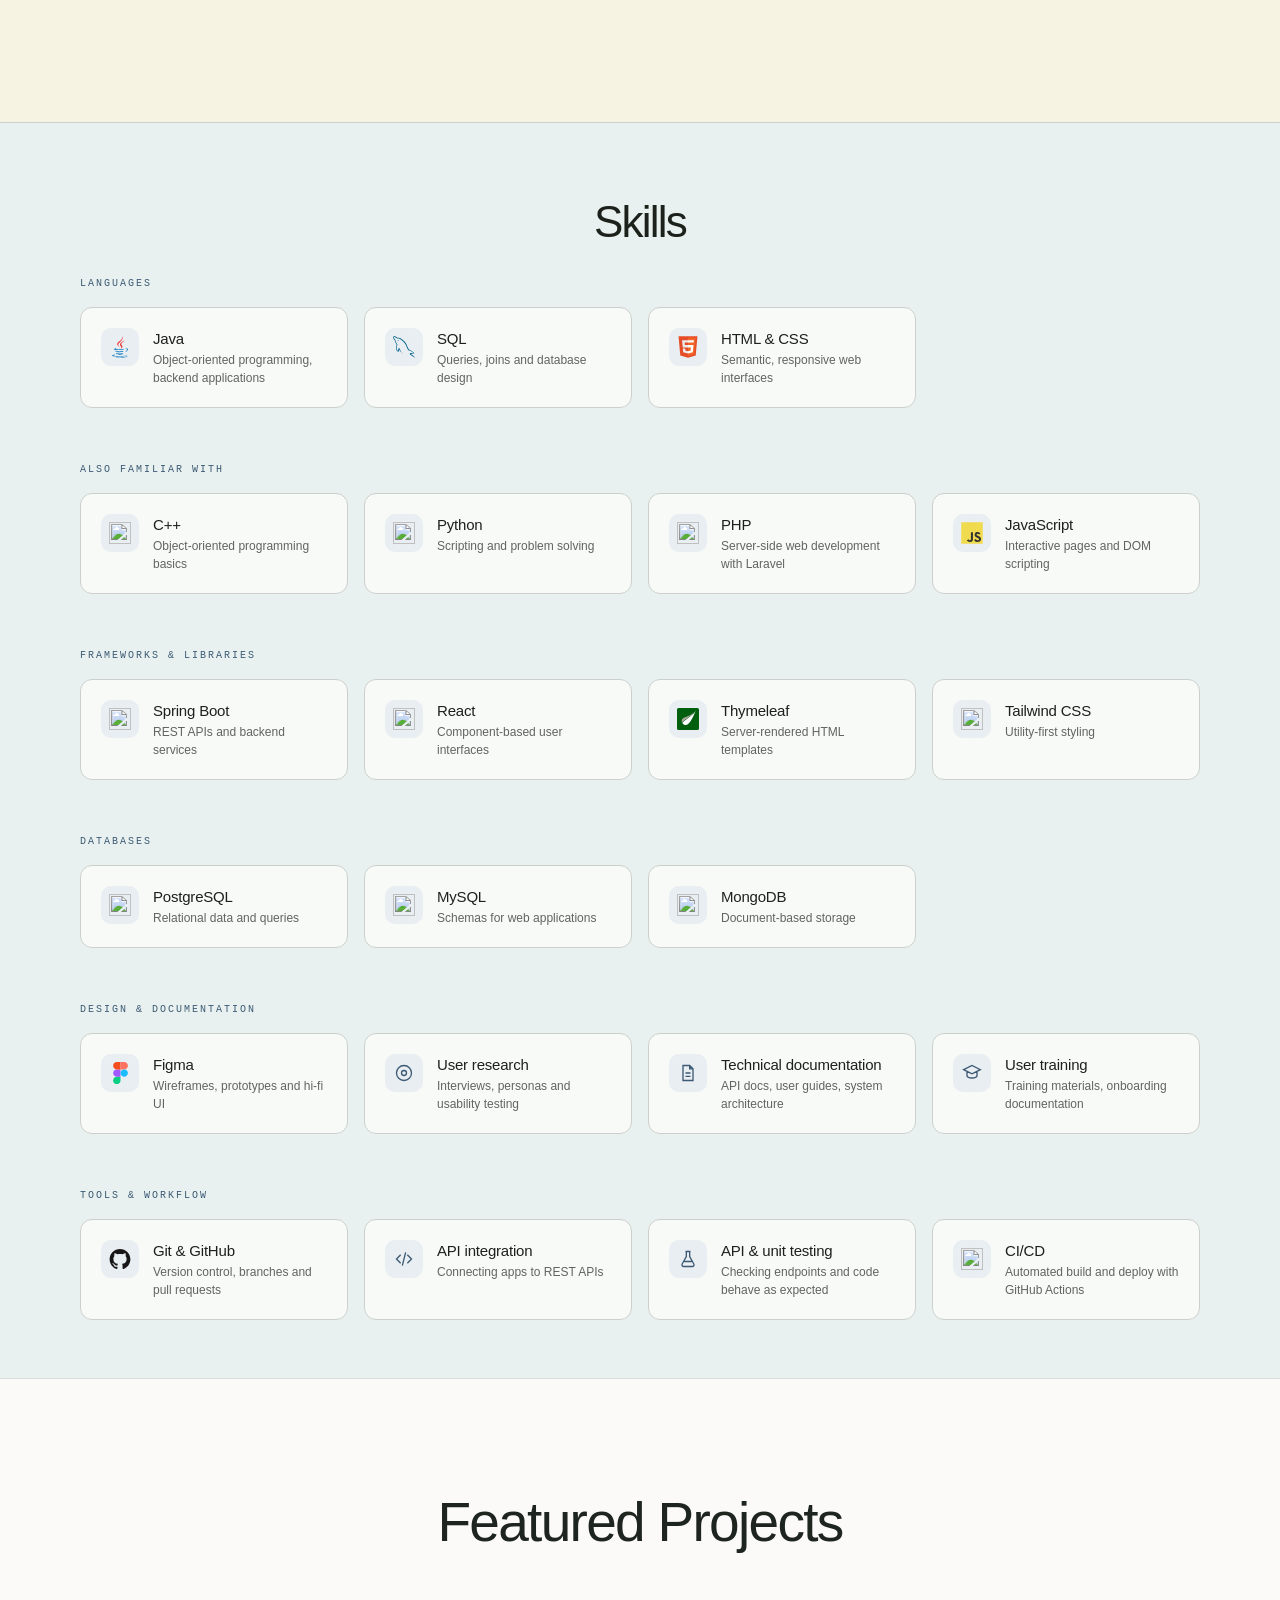
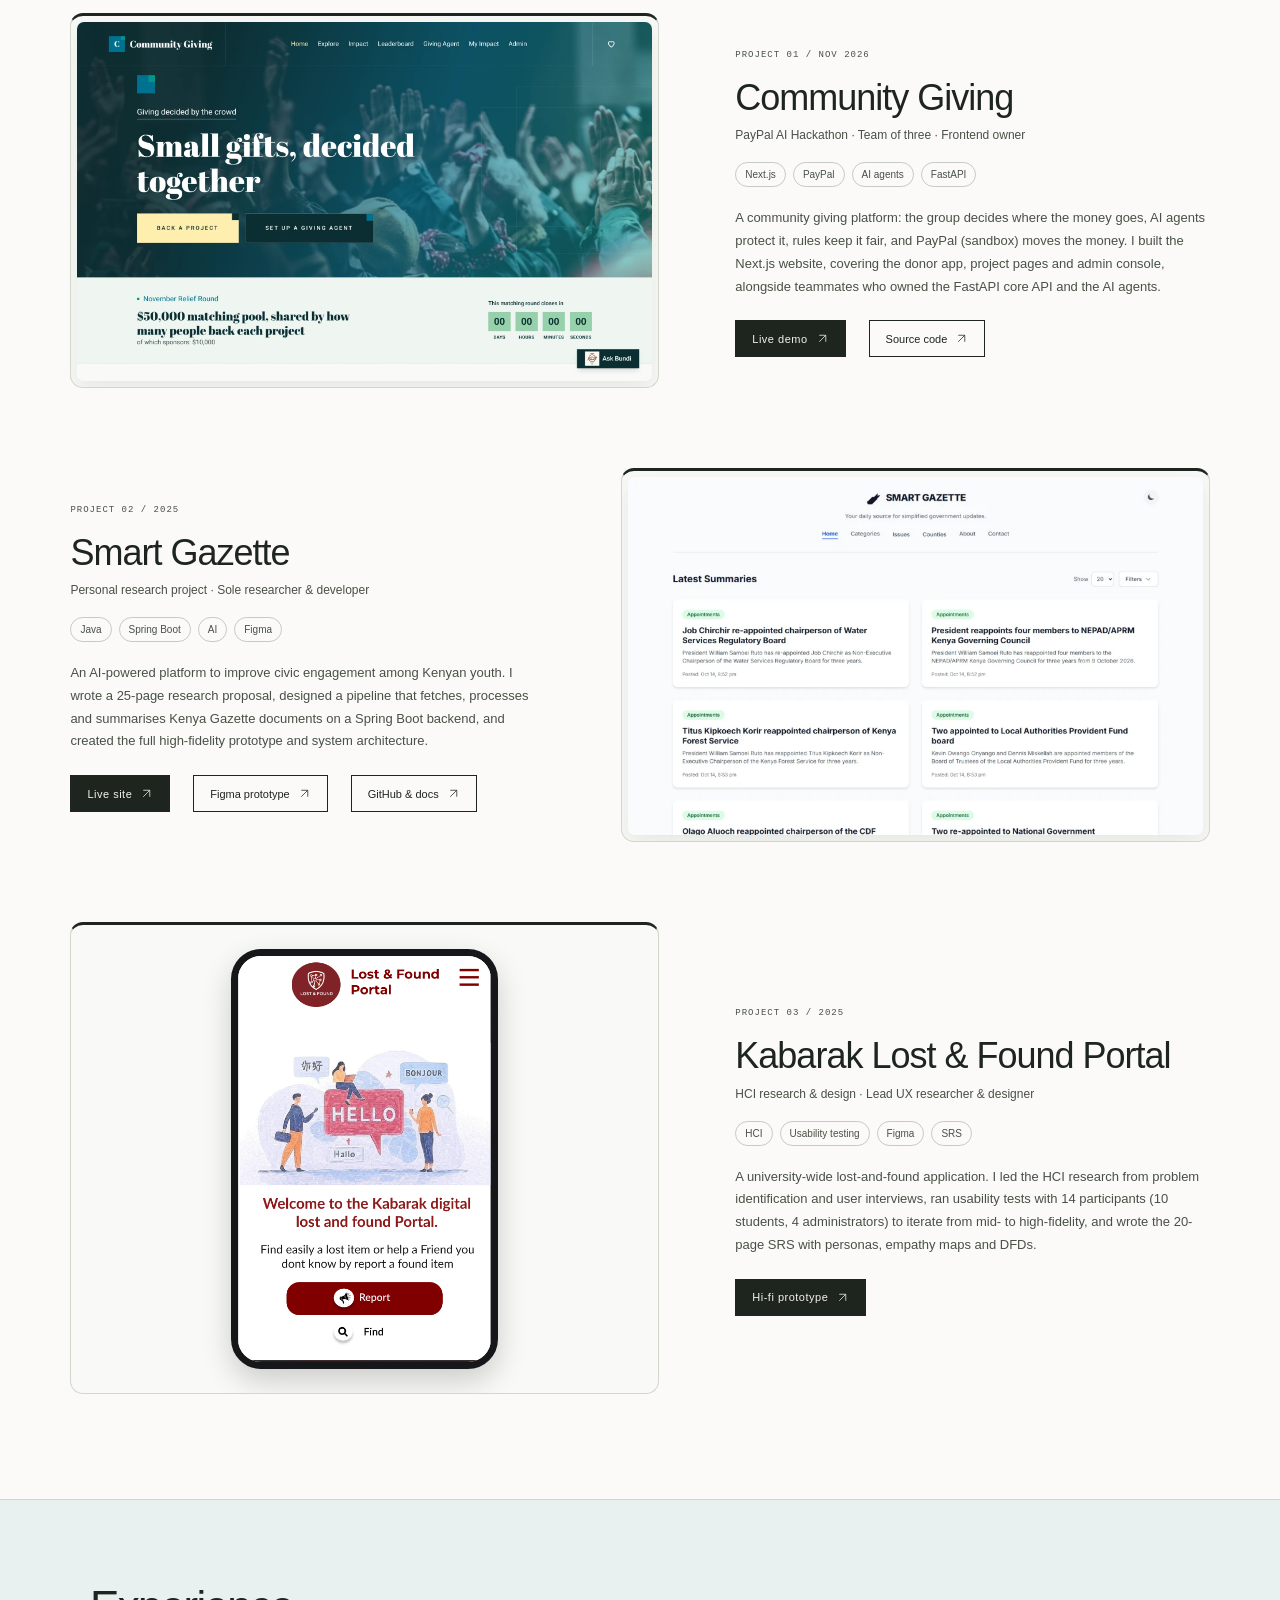
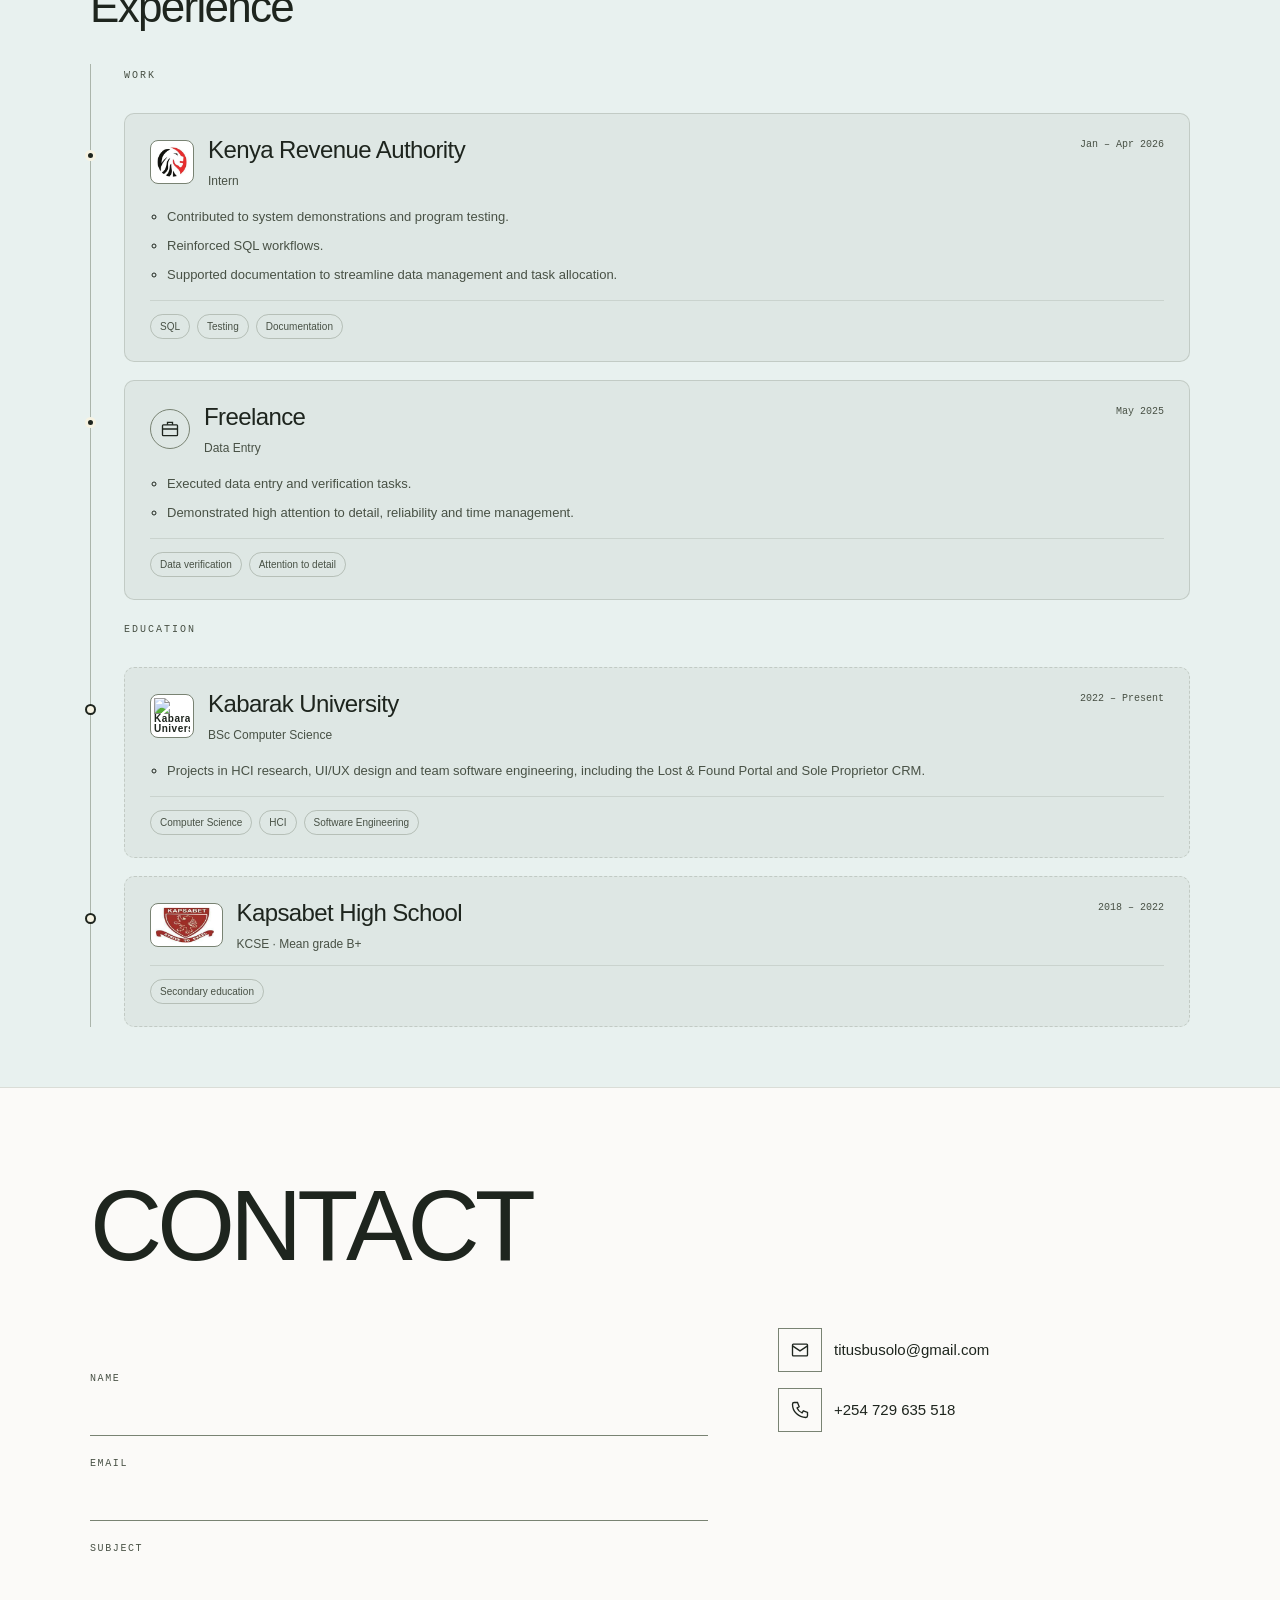
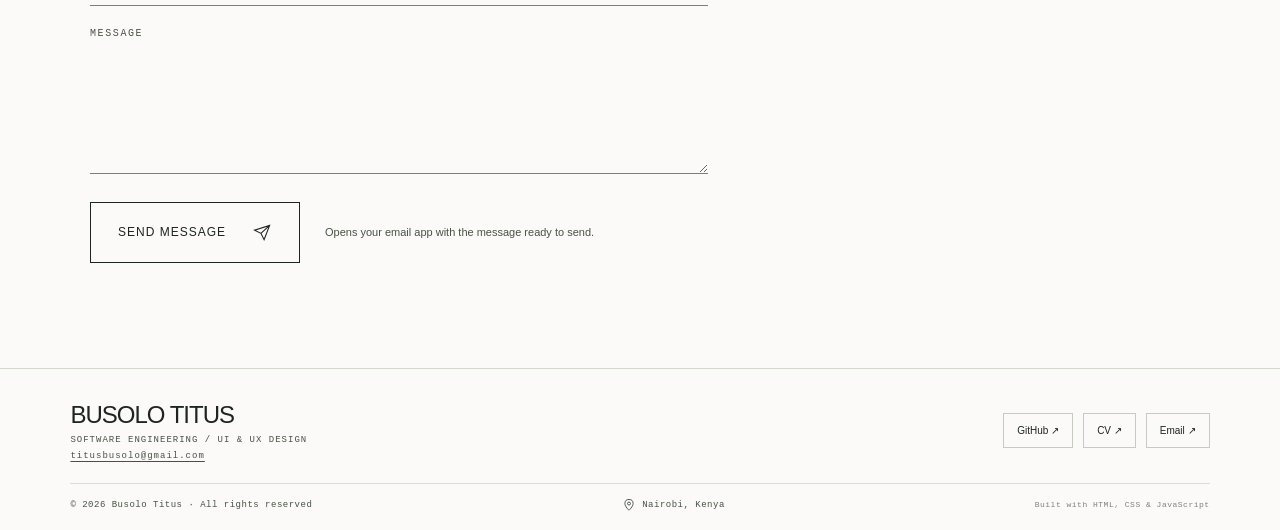
==== commit d8316868: "Remove dot from BT logo Co-Authored-By: Claude Opus 5.5 <noreply@anthropic.com>" ====
--- a/index.html
+++ b/index.html
@@ -18,7 +18,7 @@
   <body>
     <a class="skip" href="#main">Skip to content</a>
     <header class="site-header">
-      <a class="brand" href="#home" aria-label="Titus Busolo, home">BT<span>.</span></a>
+      <a class="brand" href="#home" aria-label="Titus Busolo, home">BT</a>
       <button class="menu-toggle" id="menu-toggle" aria-expanded="false" aria-controls="navigation">Menu <span aria-hidden="true">☰</span></button>
       <nav class="navigation" id="navigation" aria-label="Main navigation"><a href="#home" aria-current="location">Home</a><a href="#about">About</a><a href="#skills">Skills</a><a href="#featured-projects">Featured Projects</a><a href="#experience">Experience</a><a href="#contact">Contact</a></nav>
     </header>
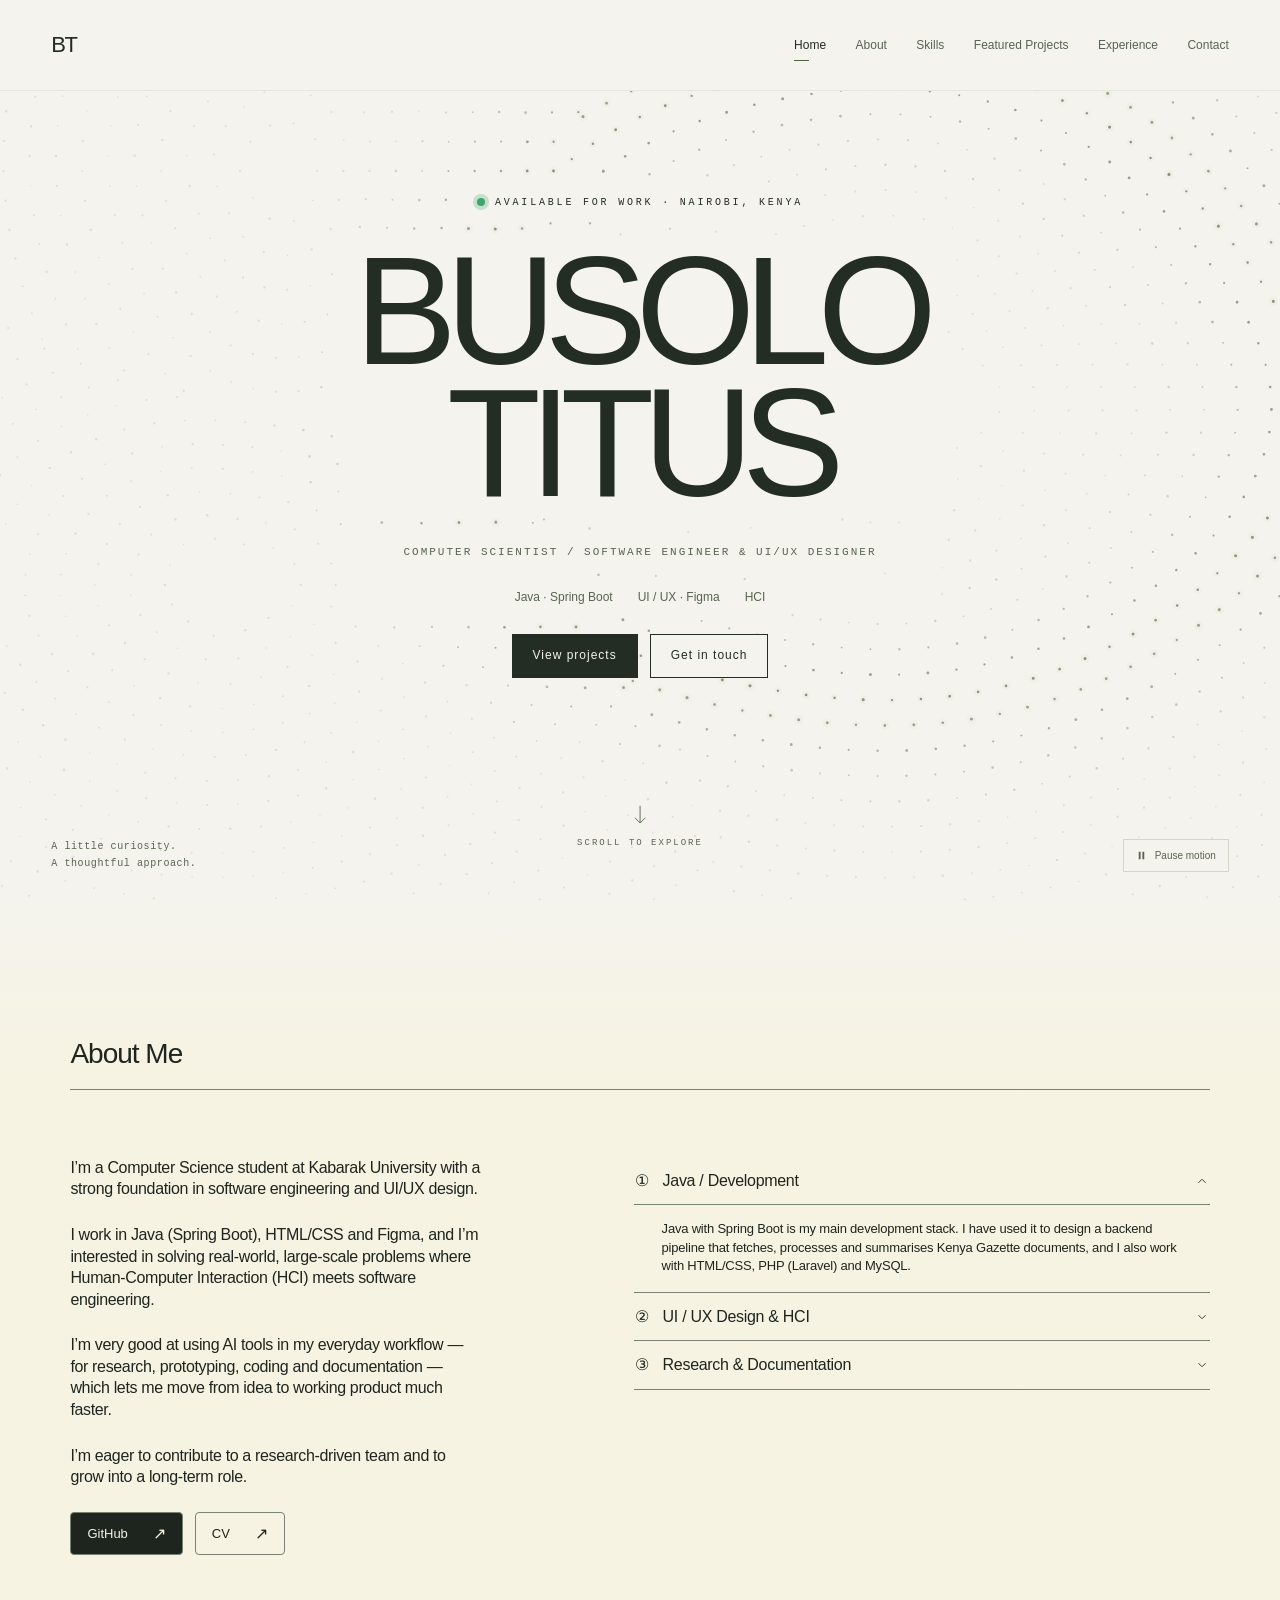
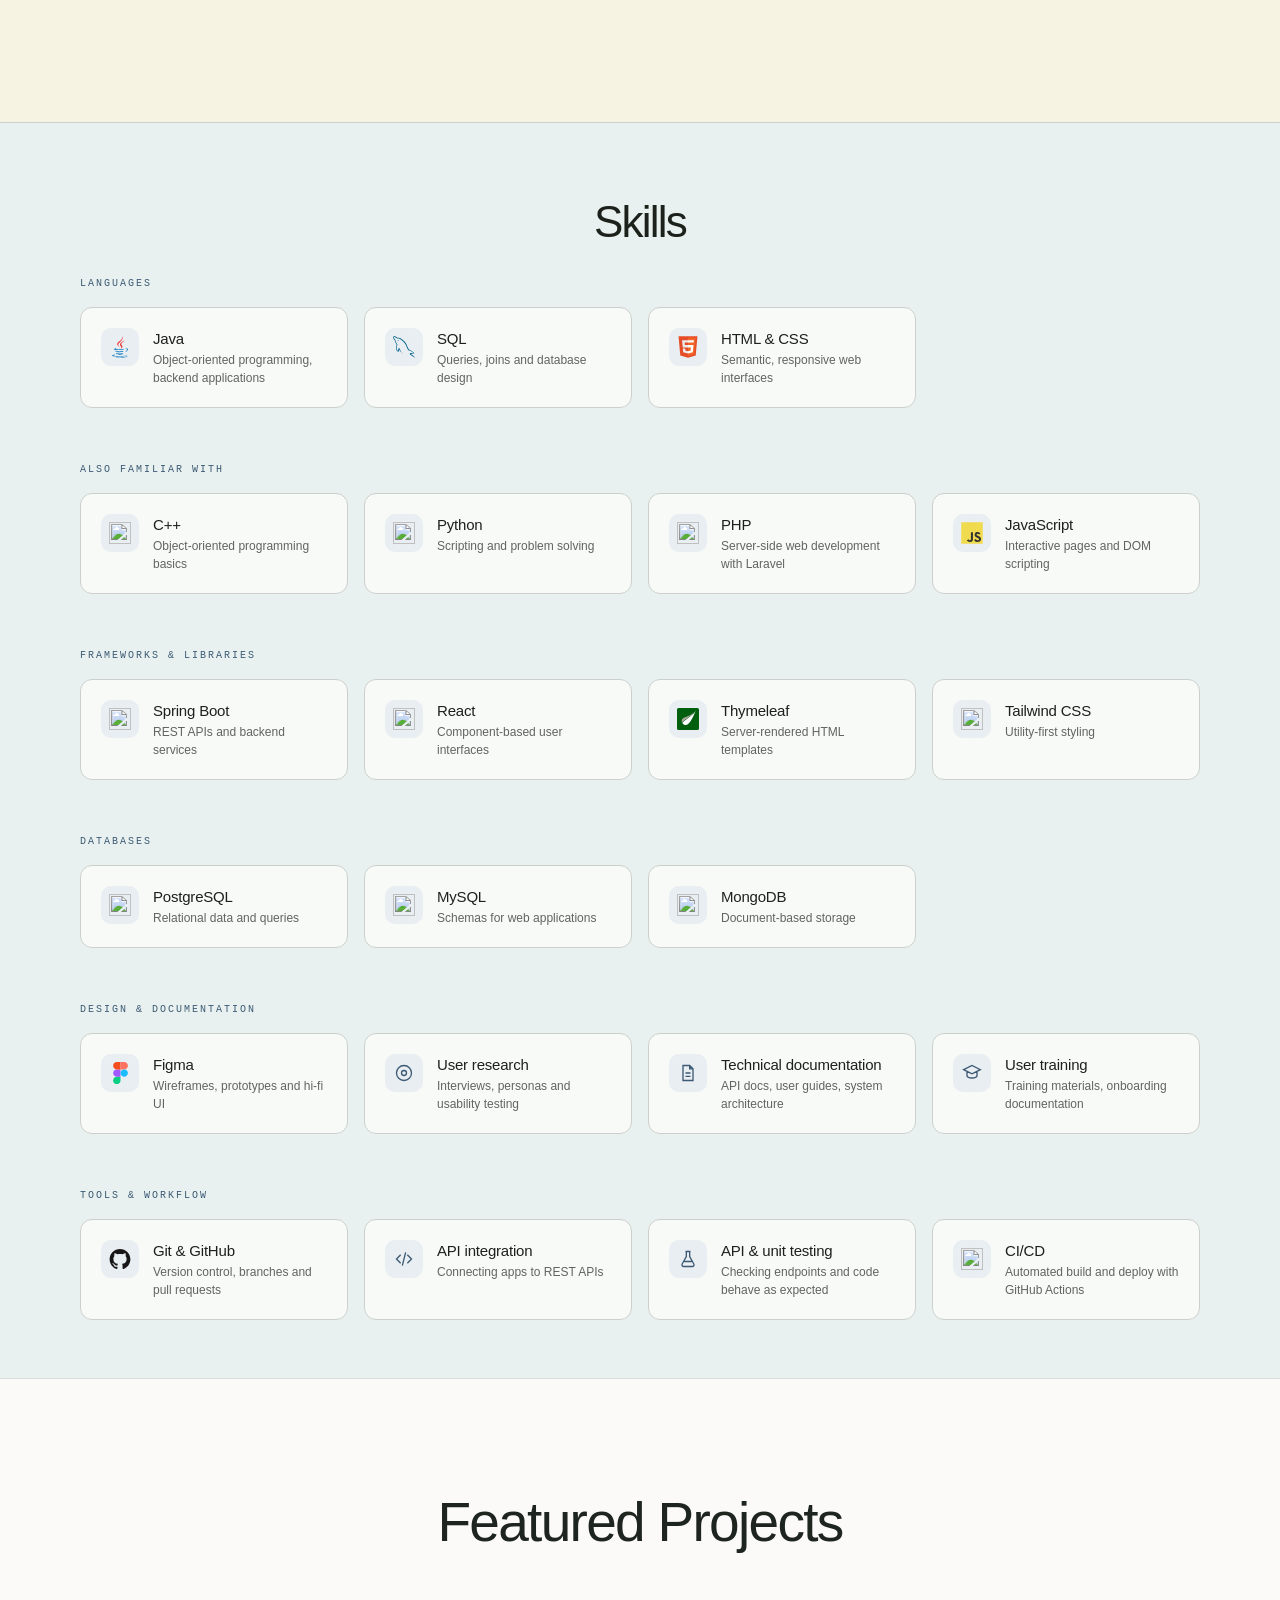
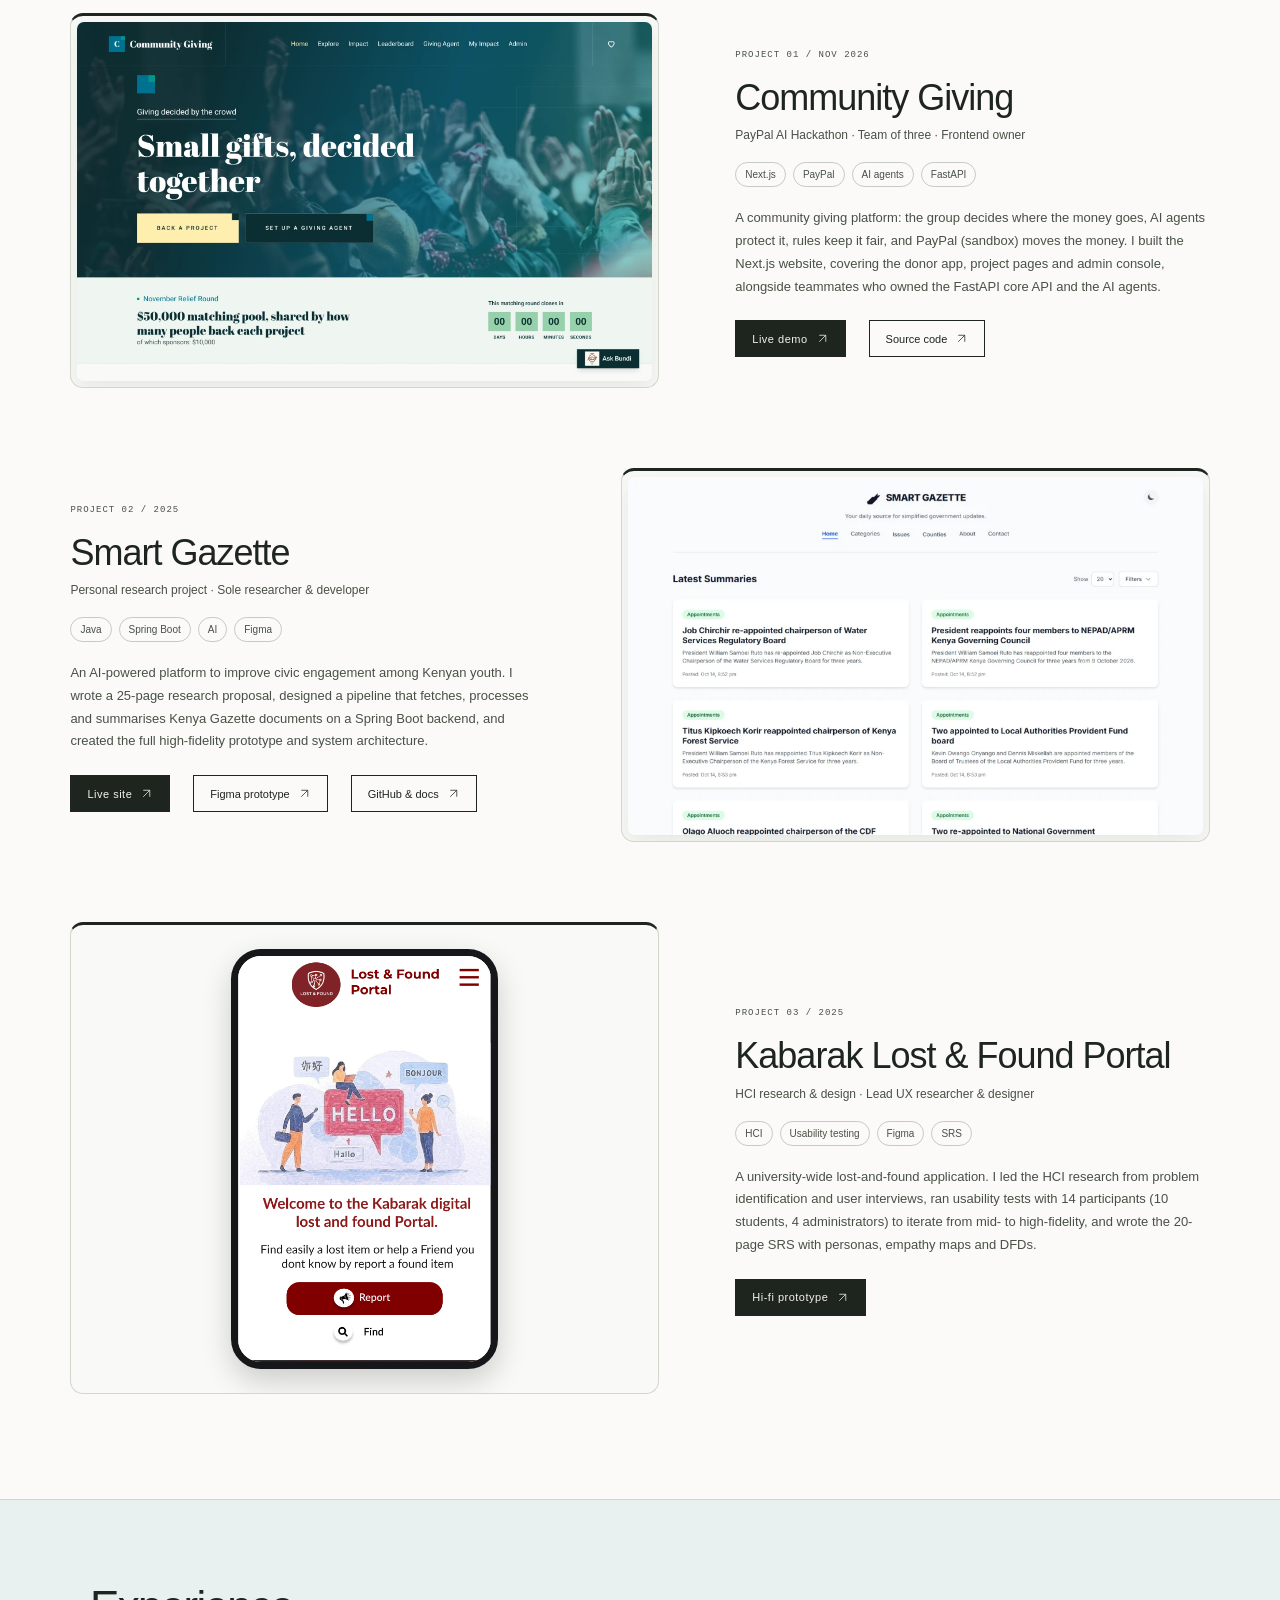
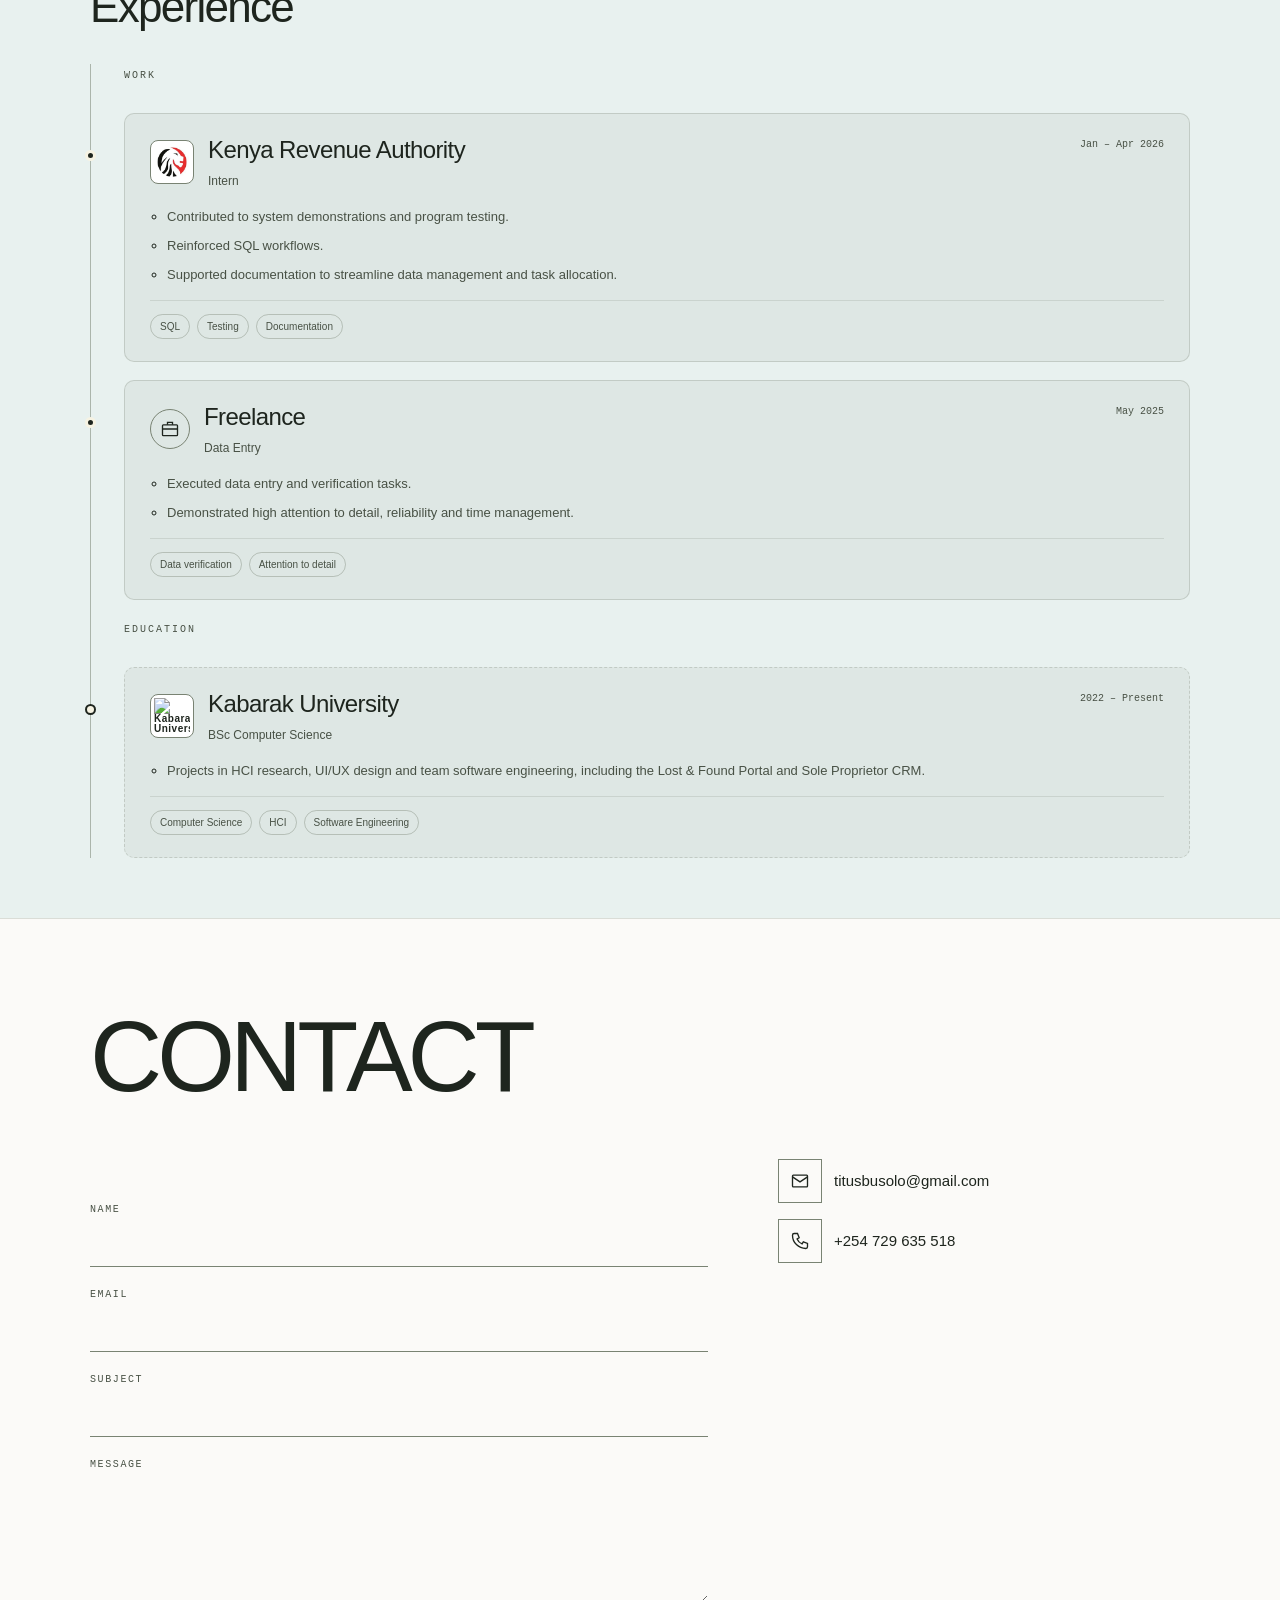
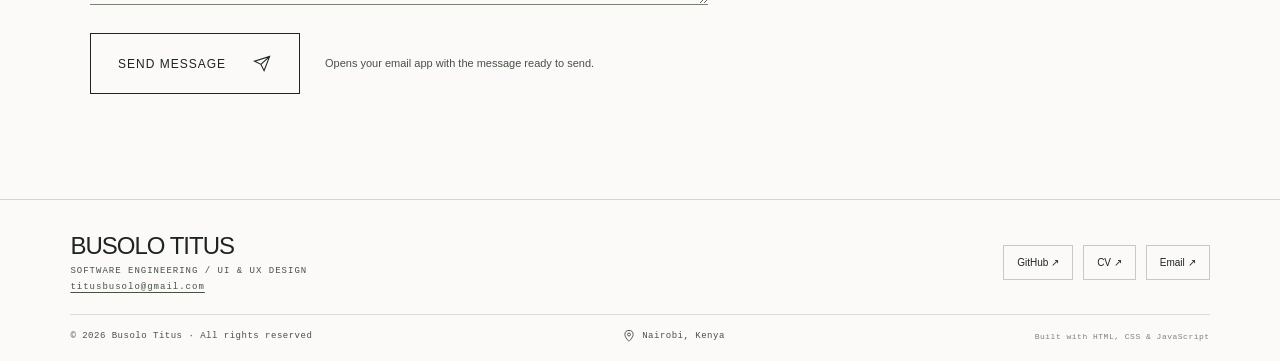
==== commit 4c33f8df: "Remove high school entry Co-Authored-By: Claude Opus 5.5 <noreply@anthropic.com>" ====
--- a/index.html
+++ b/index.html
@@ -241,22 +241,6 @@
                 <ul class="project-tags"><li>Computer Science</li><li>HCI</li><li>Software Engineering</li></ul>
               </article>
             </li>
-            <li class="timeline-entry education">
-              <span class="timeline-dot" aria-hidden="true"></span>
-              <article class="experience-card">
-                <div class="experience-top">
-                  <div class="org-row">
-                    <span class="org-badge has-logo"><img src="assets/logos/kapsabet-120.png" alt="Kapsabet High School crest" width="215" height="120" loading="lazy"></span>
-                    <div>
-                      <h3>Kapsabet High School</h3>
-                      <p>KCSE · Mean grade B+</p>
-                    </div>
-                  </div>
-                  <span class="entry-date">2018 – 2022</span>
-                </div>
-                <ul class="project-tags"><li>Secondary education</li></ul>
-              </article>
-            </li>
           </ol>
         </div>
       </section>
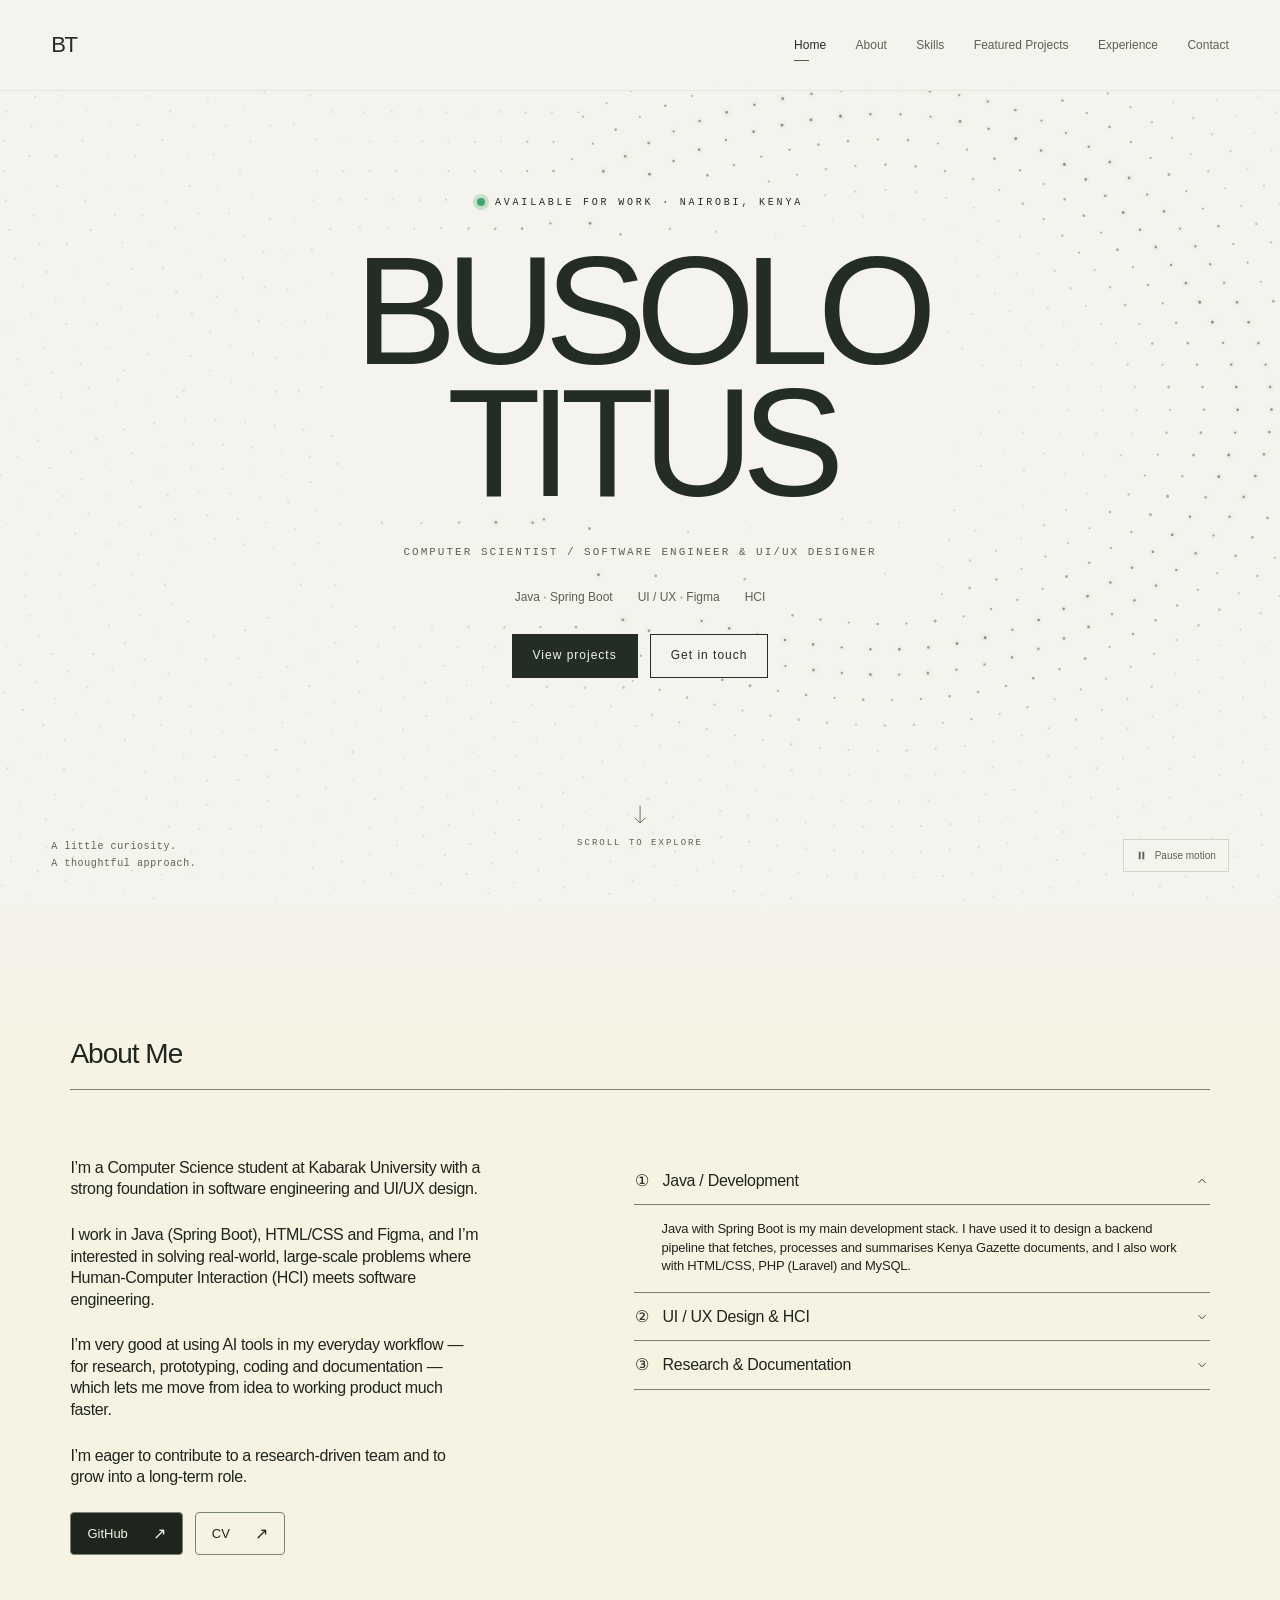
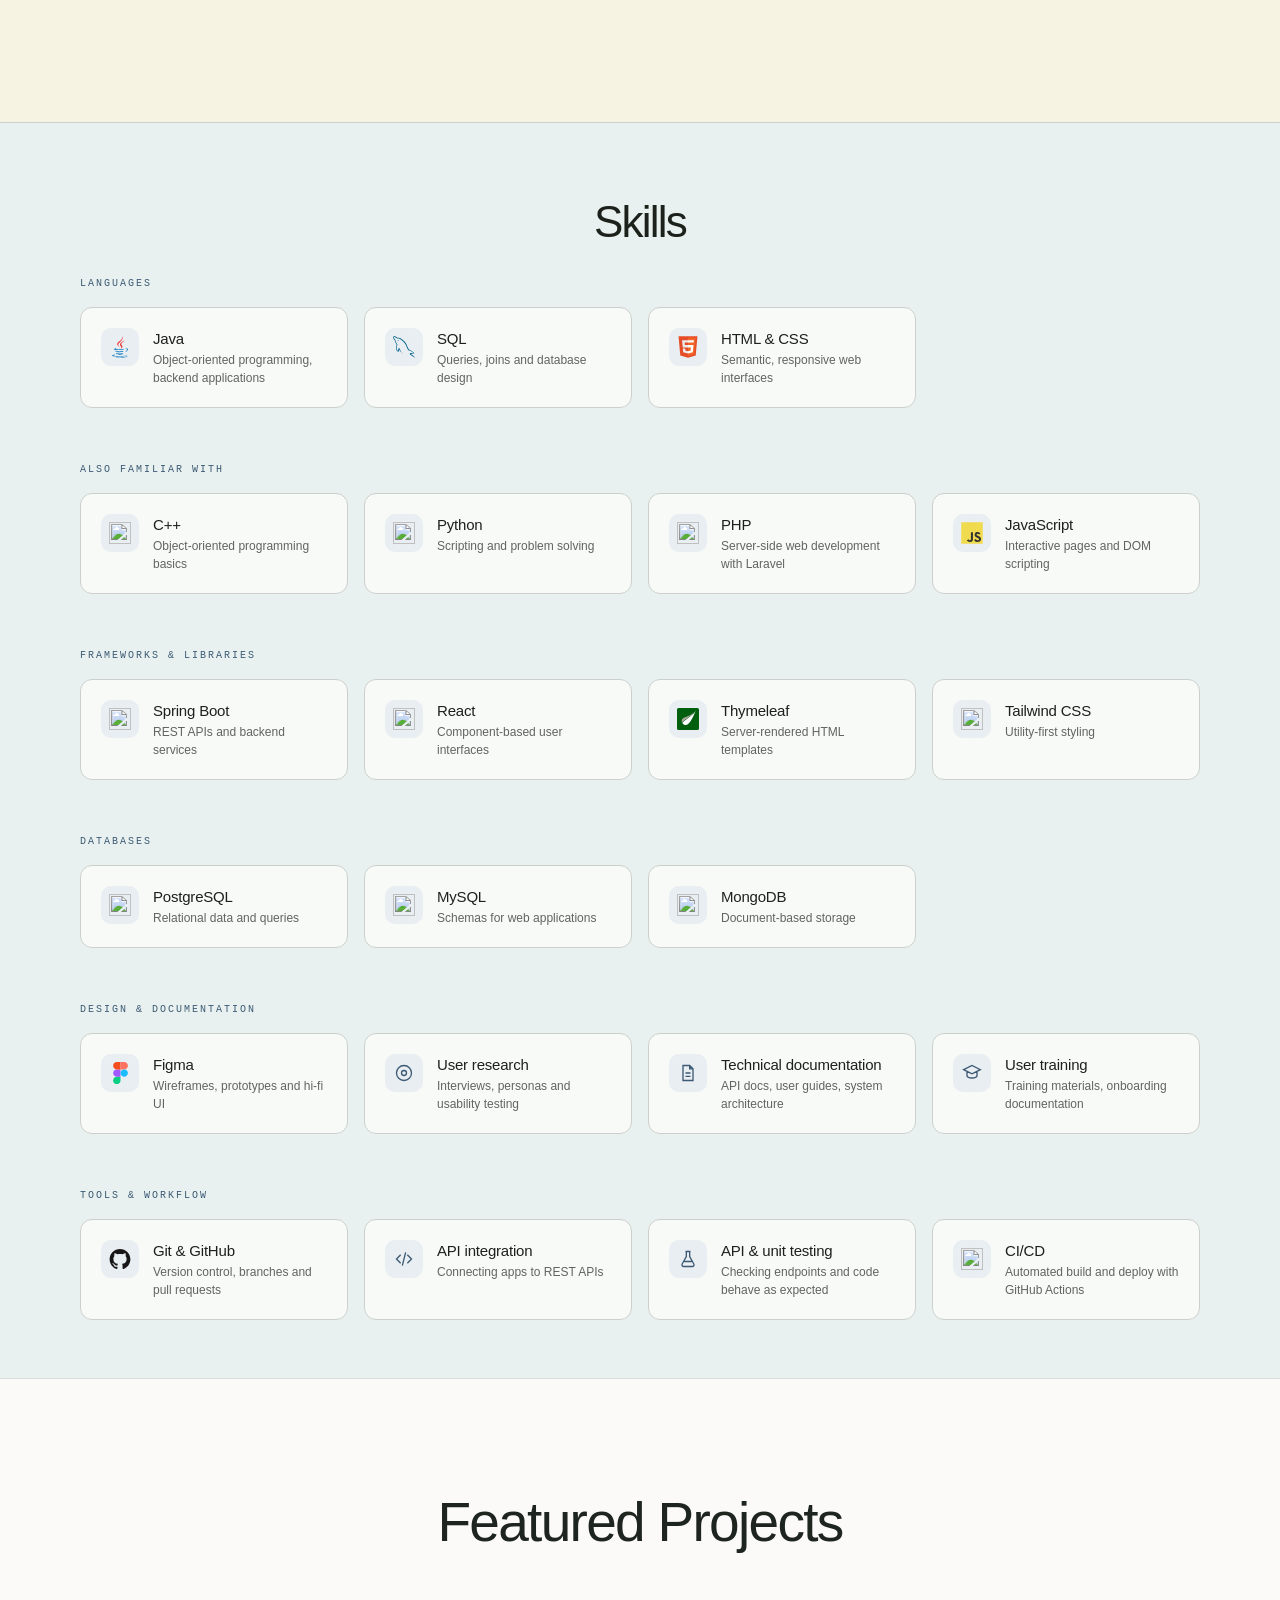
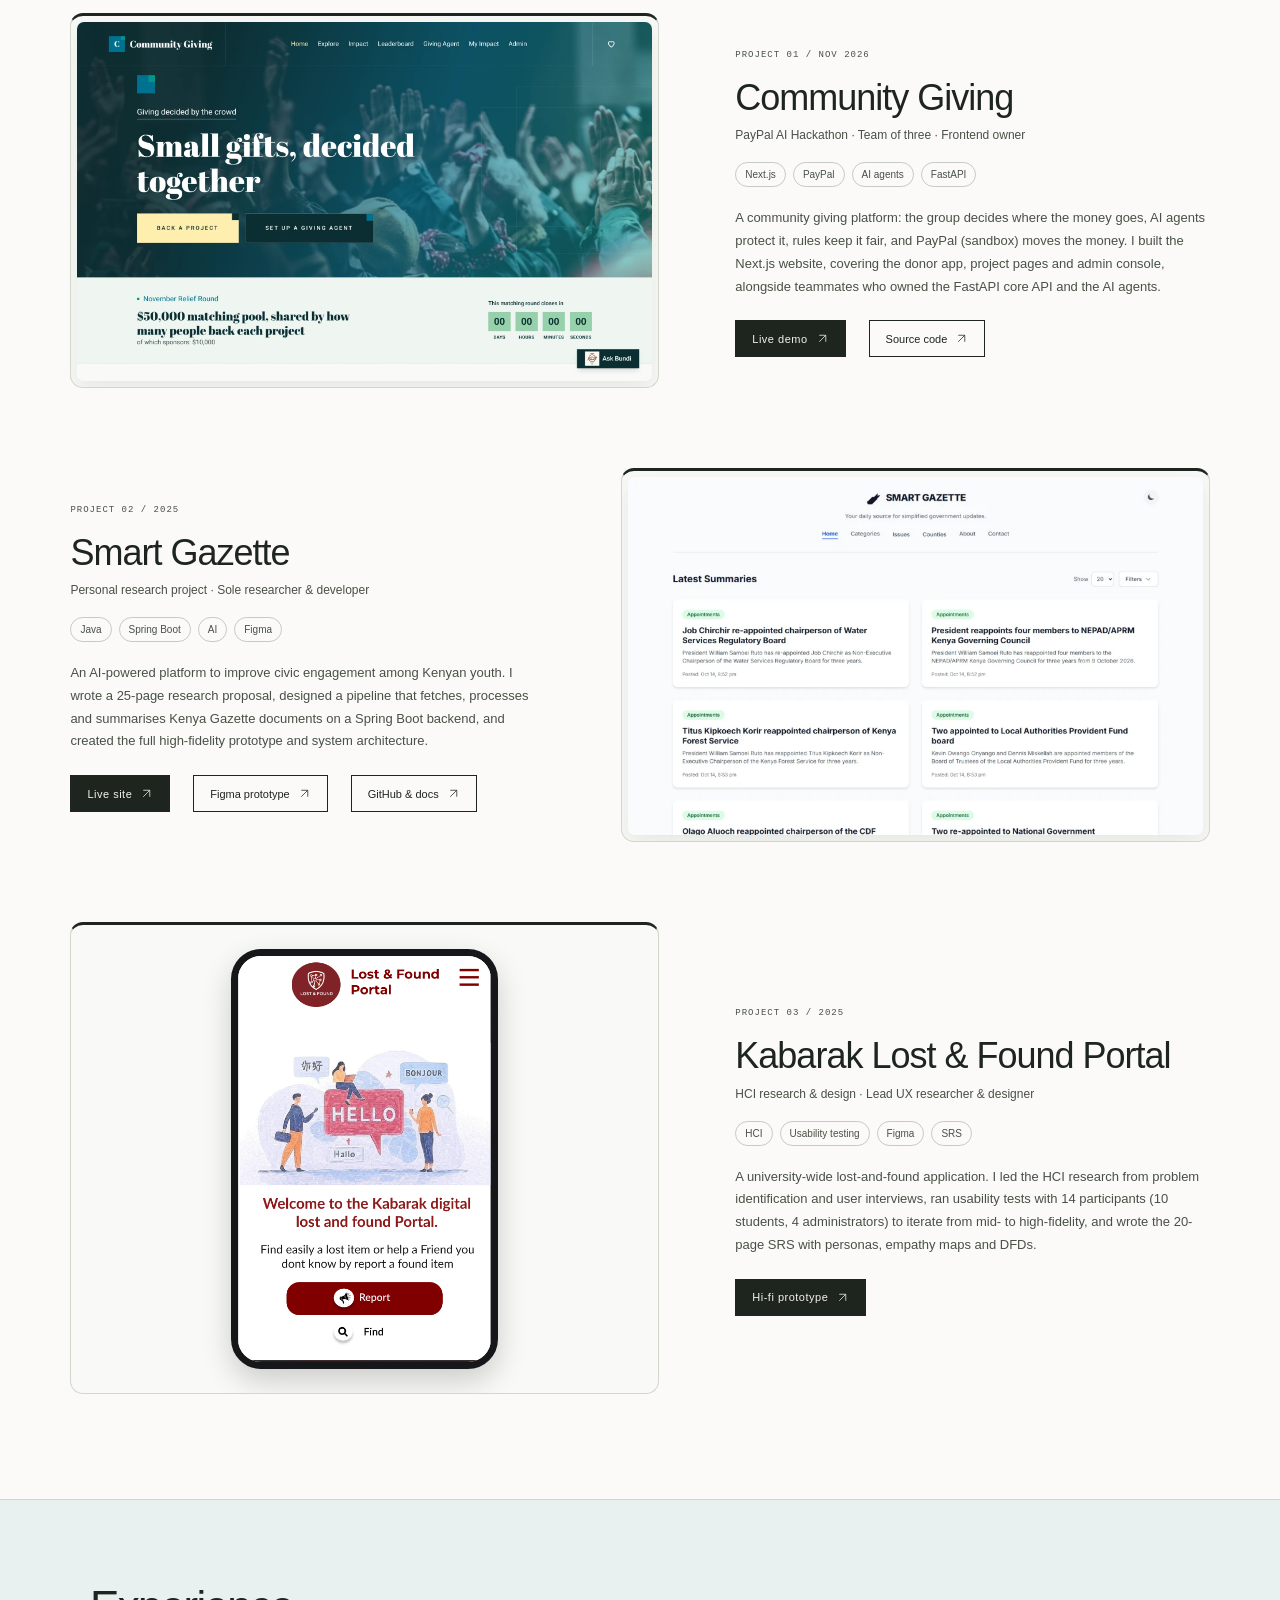
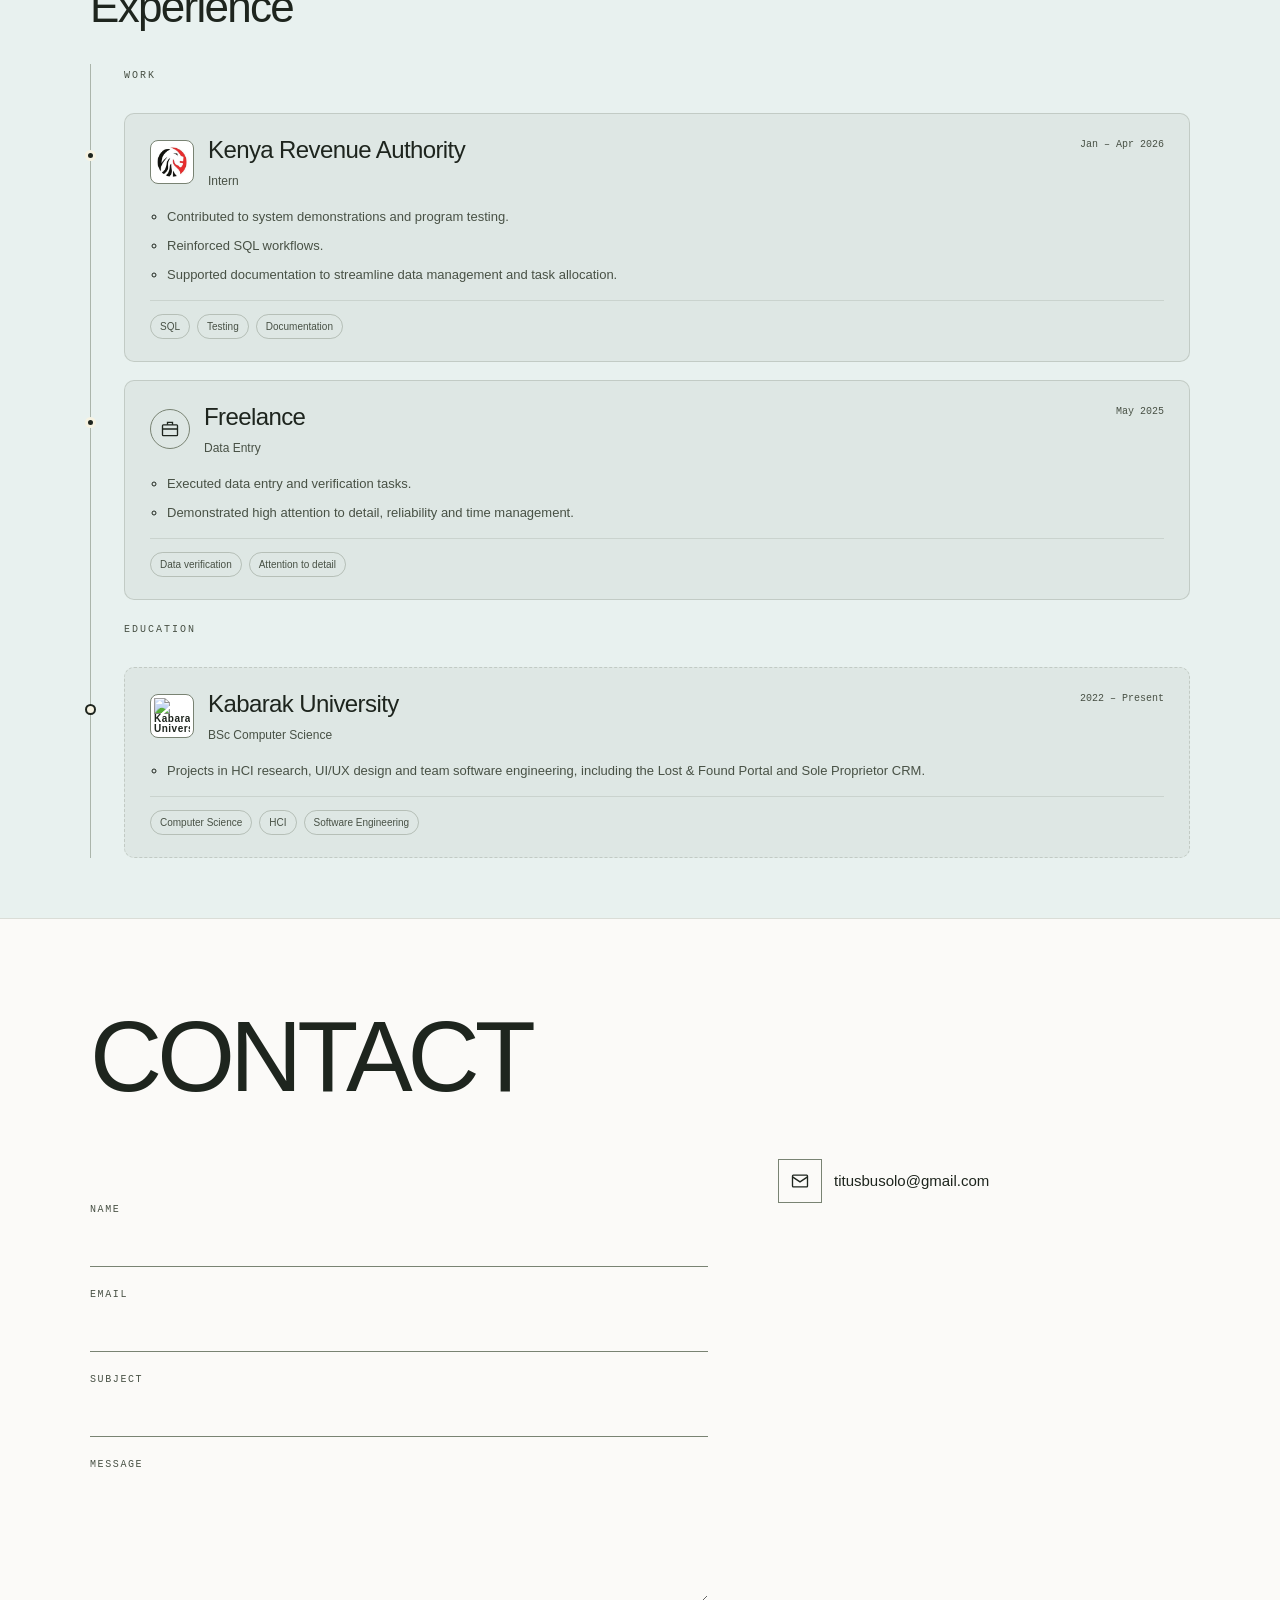
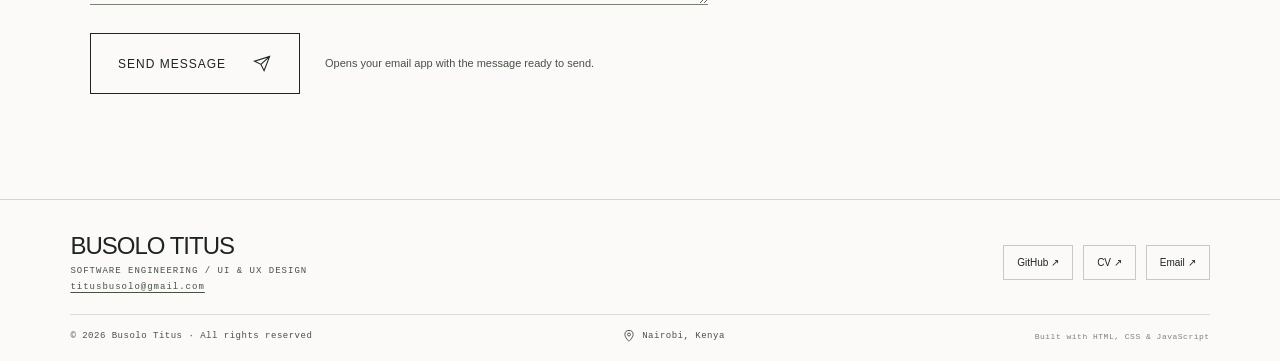
==== commit 23048e21: "Remove phone number; update CV Co-Authored-By: Claude Opus 5.5 <noreply@anthropic.com>" ====
--- a/index.html
+++ b/index.html
@@ -251,7 +251,6 @@
           <div class="contact-aside">
             <ul class="contact-details">
               <li><a href="mailto:titusbusolo@gmail.com" aria-label="Email titusbusolo@gmail.com"><svg viewBox="0 0 24 24" fill="none" stroke="currentColor" stroke-width="1.6" aria-hidden="true"><rect x="3" y="5" width="18" height="14" rx="1"/><path d="m3 7 9 6 9-6"/></svg><span>titusbusolo@gmail.com</span></a></li>
-              <li><a href="tel:+254729635518" aria-label="Call +254 729 635 518"><svg viewBox="0 0 24 24" fill="none" stroke="currentColor" stroke-width="1.6" aria-hidden="true"><path d="M5 3h4l2 5-2.5 1.5a11 11 0 0 0 6 6L16 13l5 2v4a2 2 0 0 1-2 2A16 16 0 0 1 3 5a2 2 0 0 1 2-2Z"/></svg><span>+254 729 635 518</span></a></li>
             </ul>
           </div>
           <form id="contact-form" aria-describedby="contact-note">
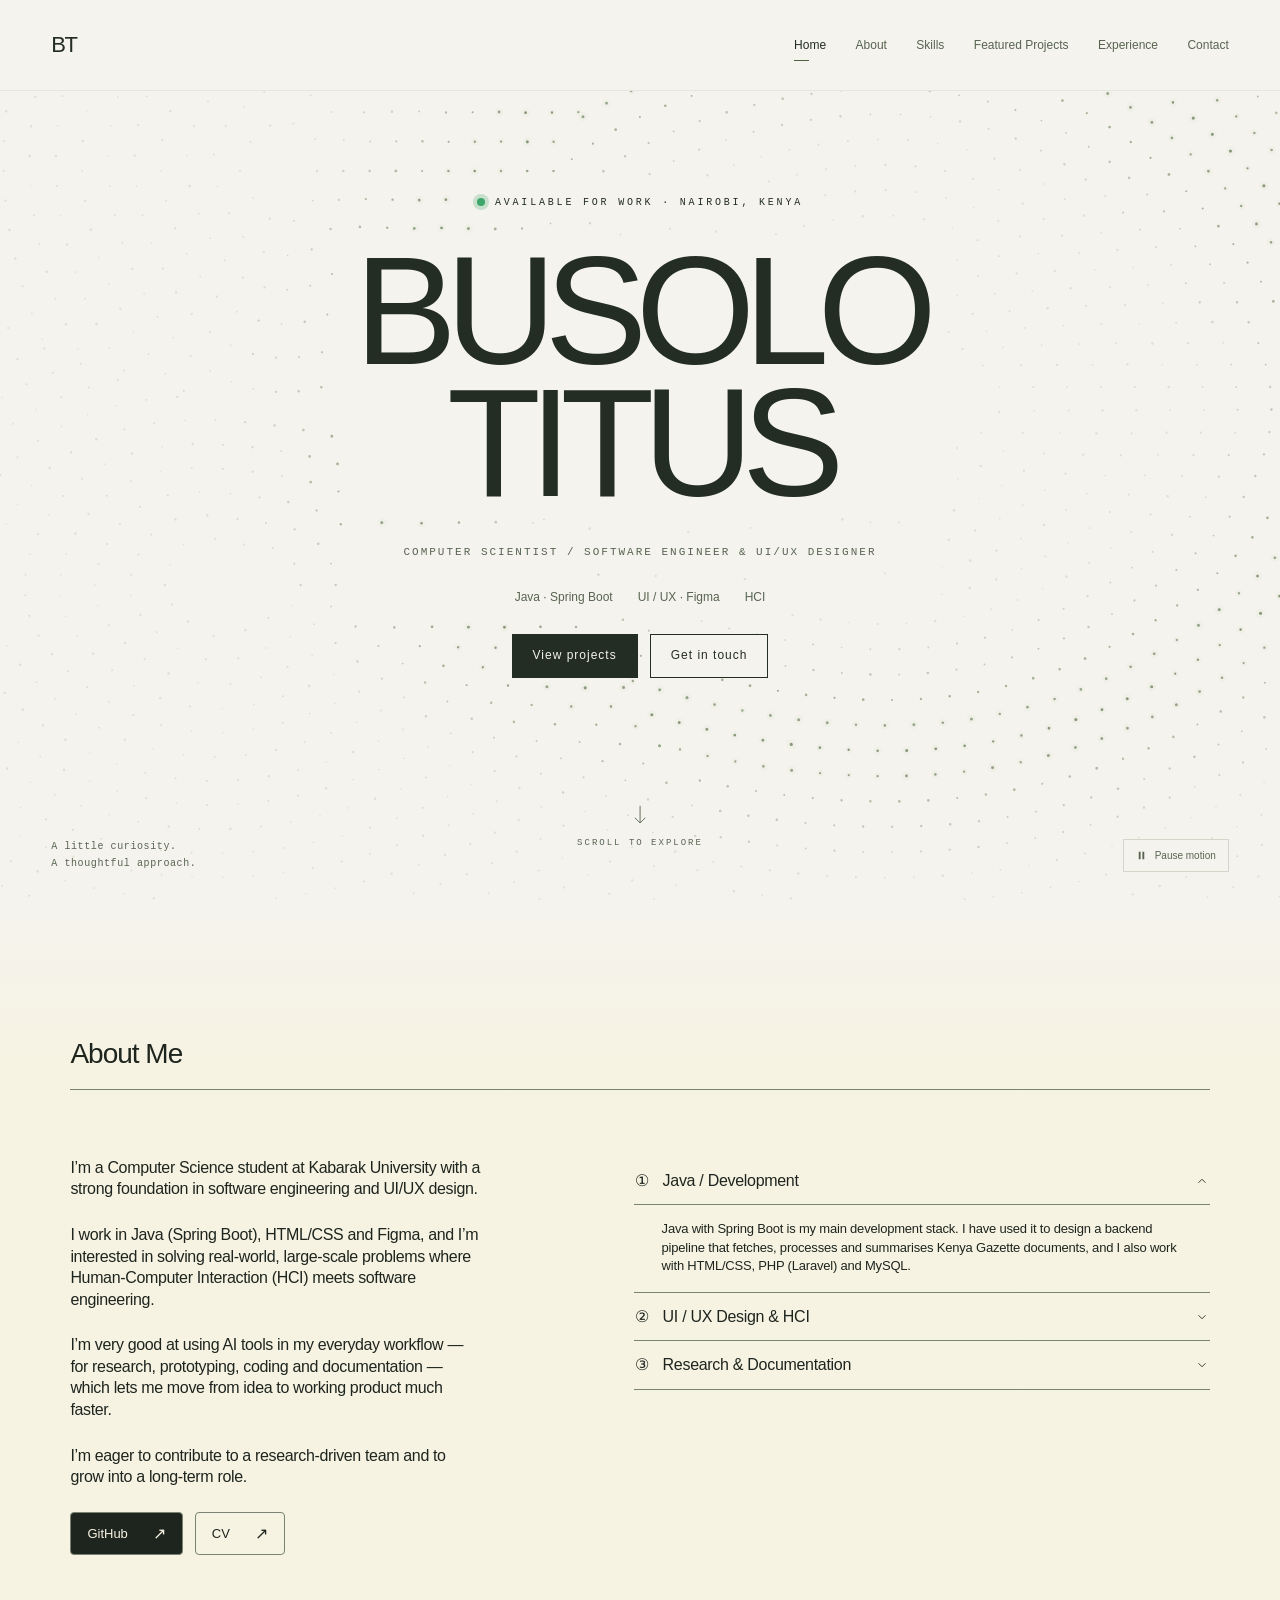
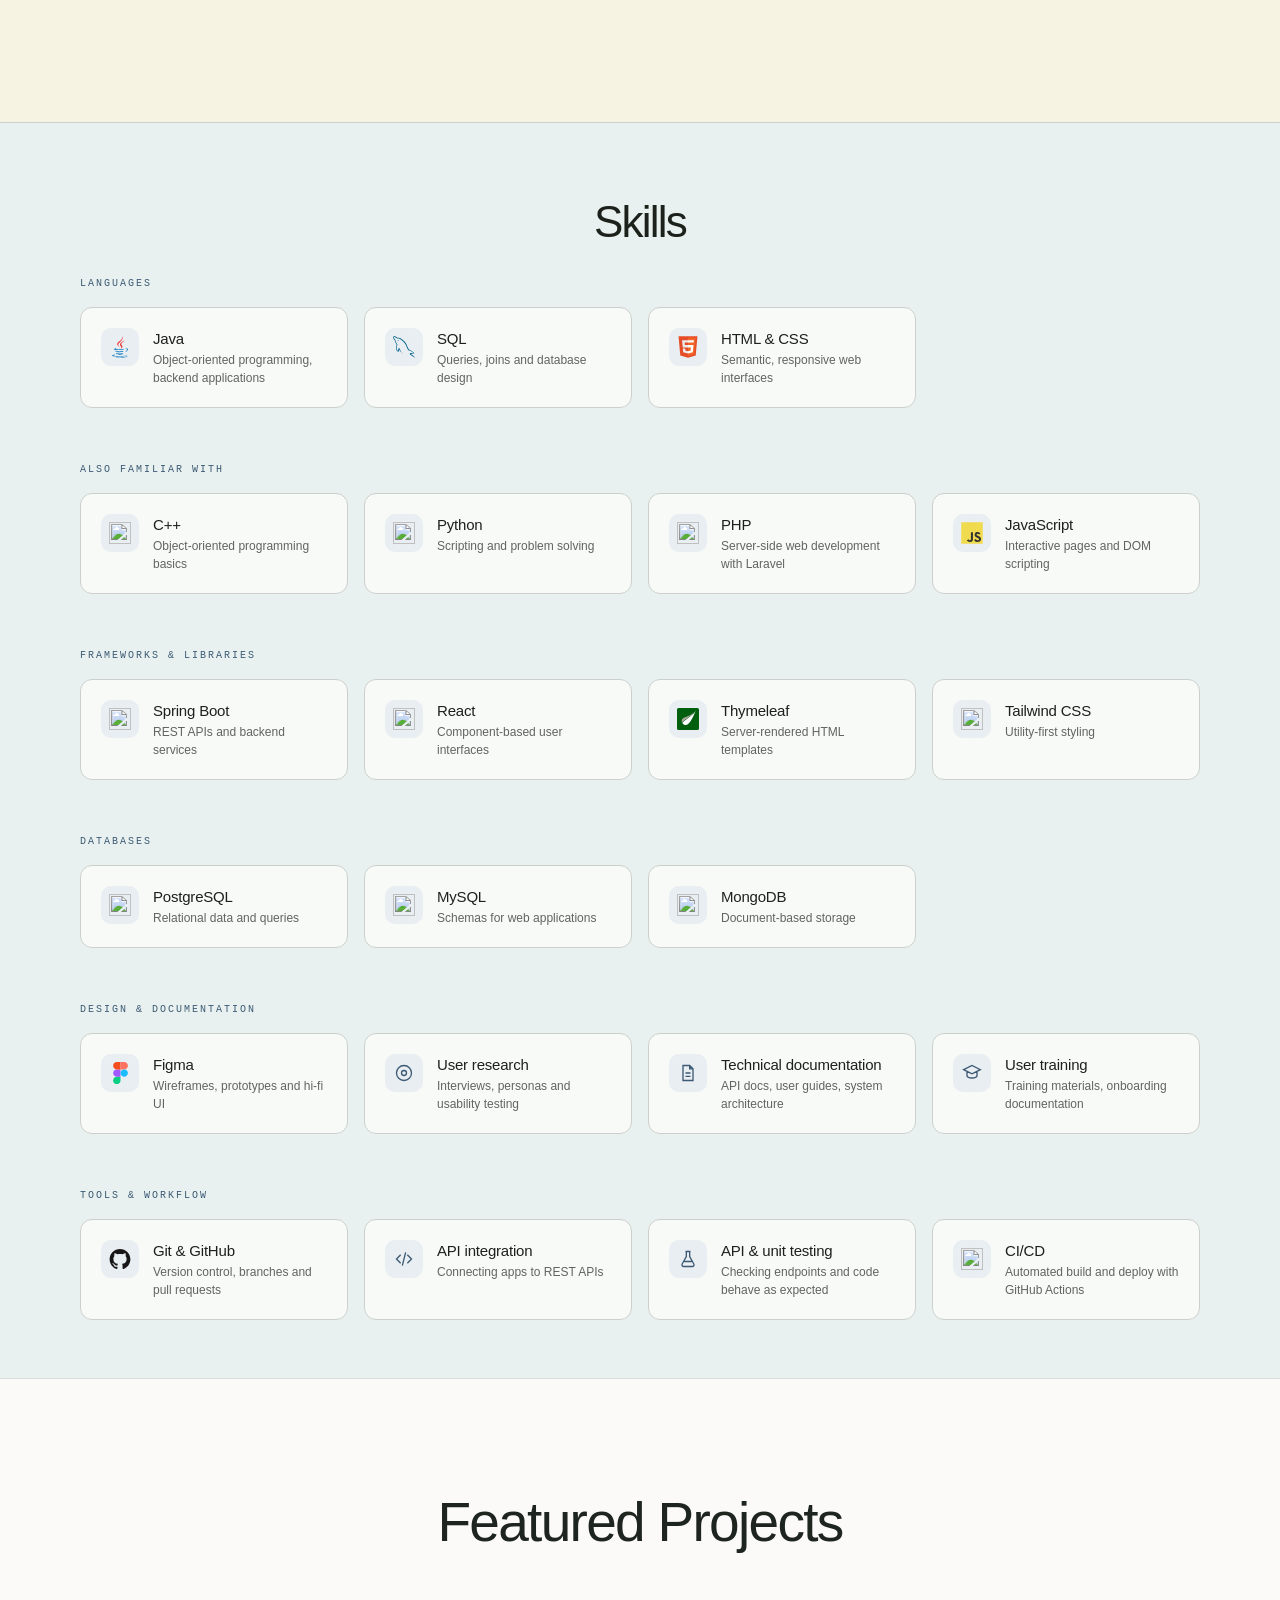
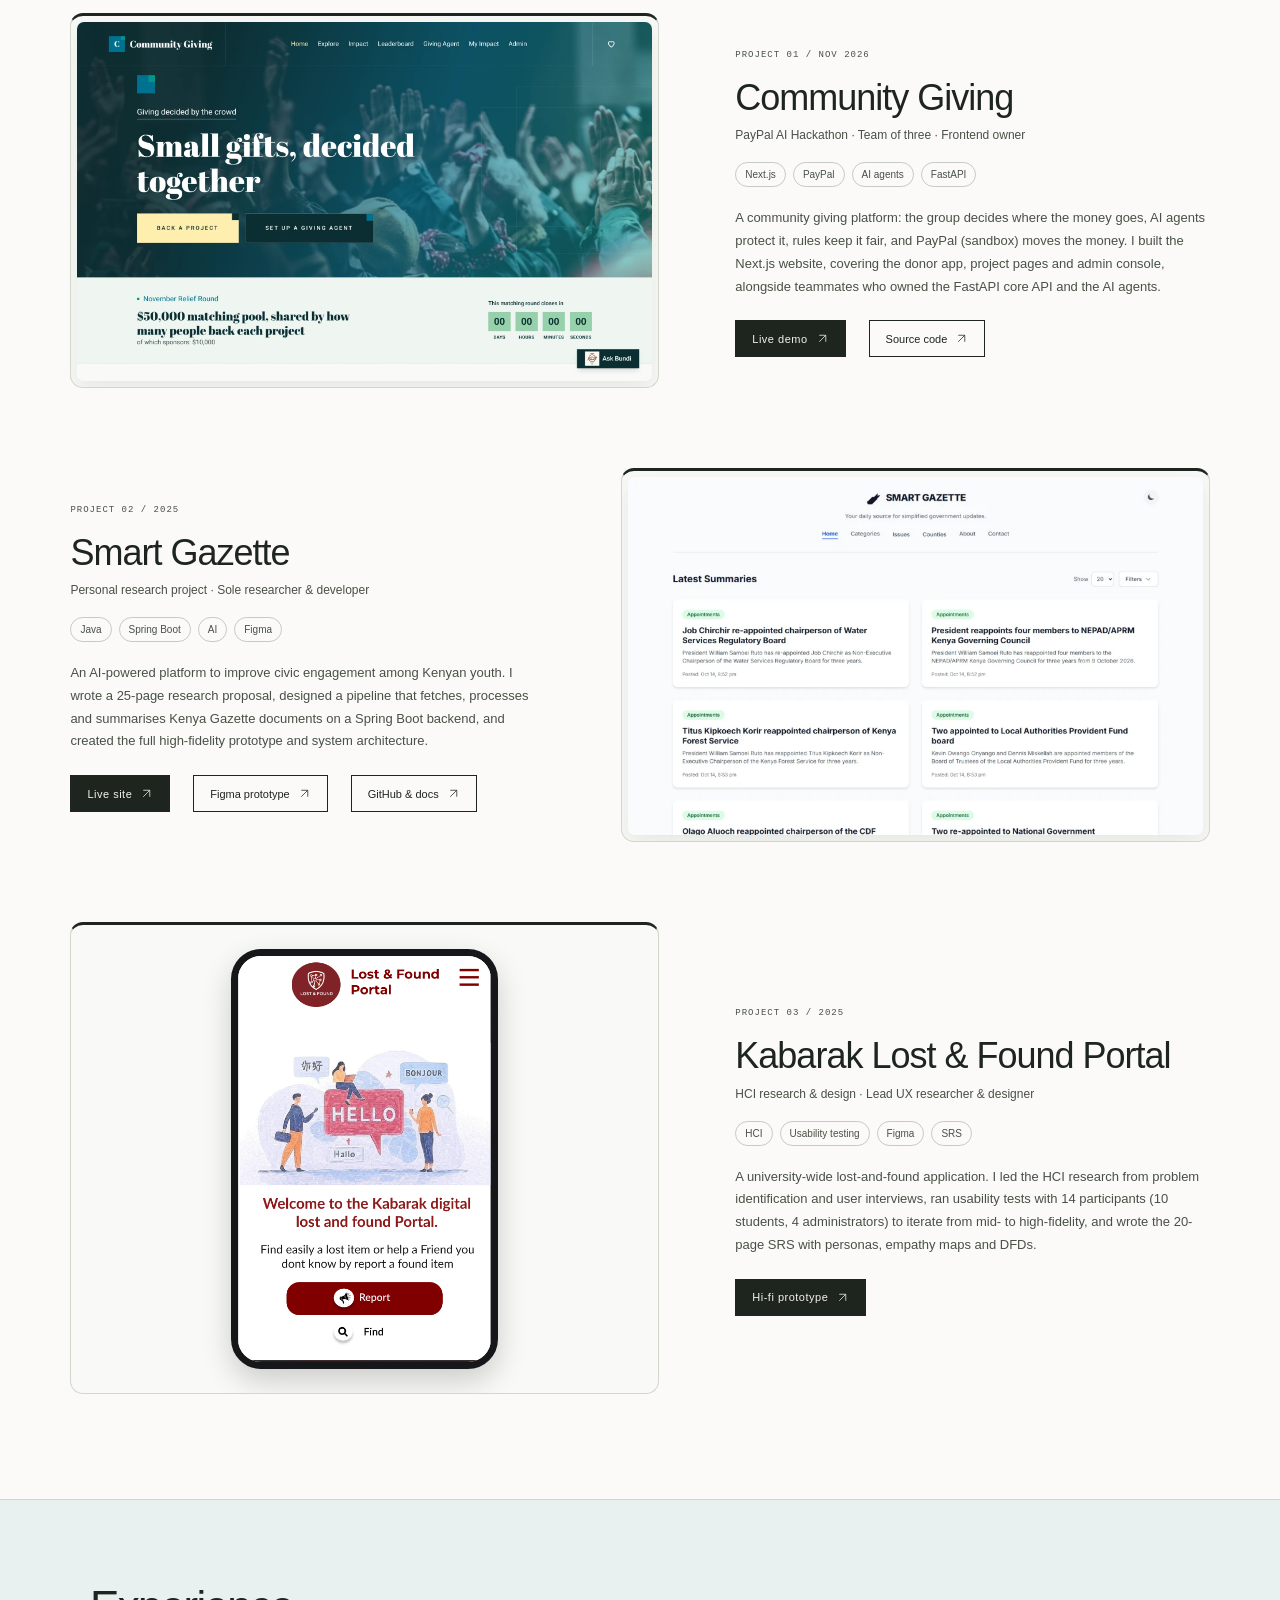
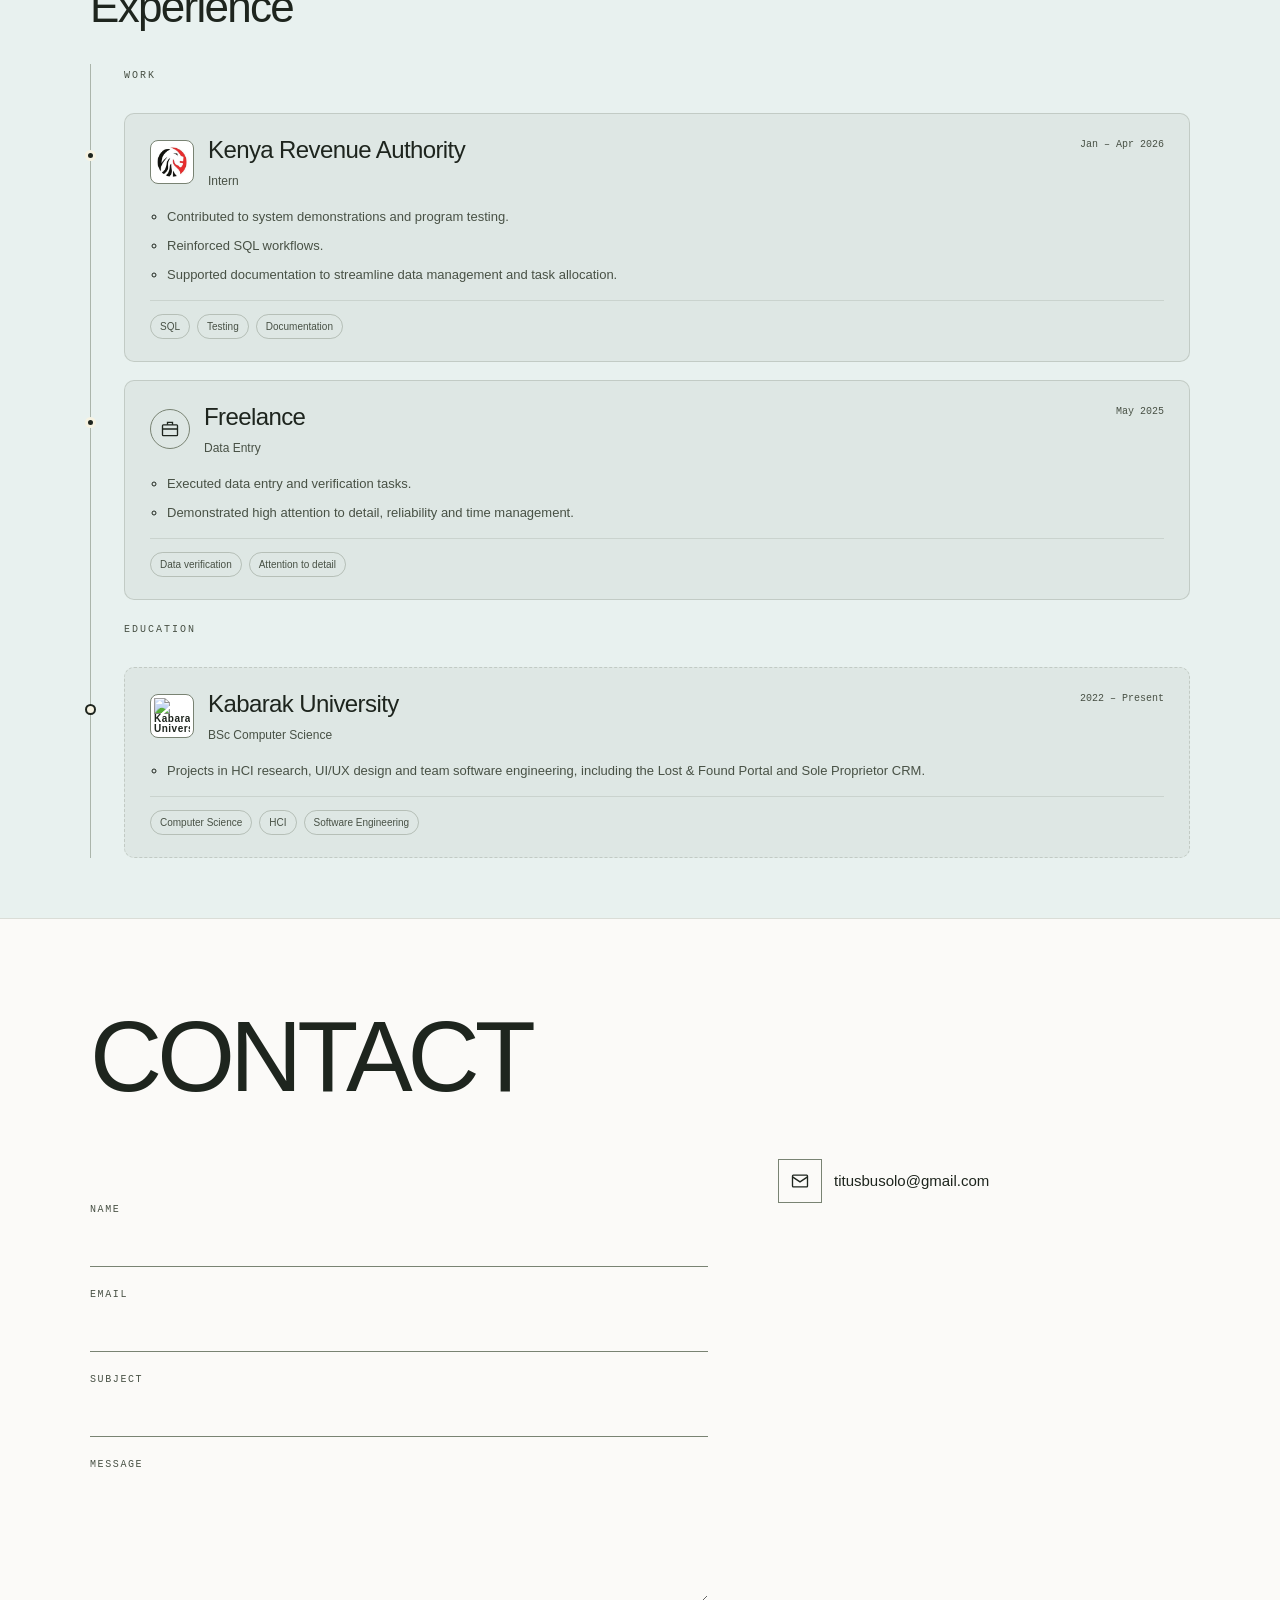
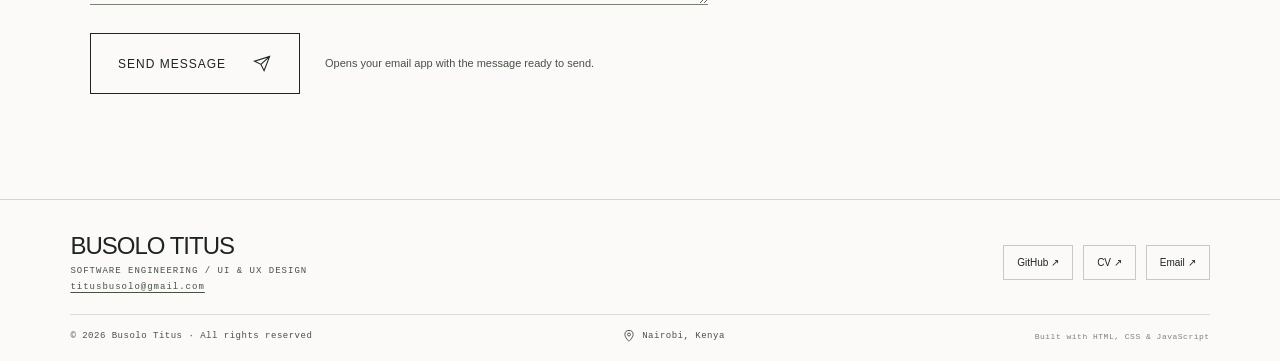
==== commit 3de4c039: "Hide email from source; ask AI crawlers not to collect Co-Authored-By: Claude Opus 5.5 <noreply@anth" ====
--- a/index.html
+++ b/index.html
@@ -4,16 +4,17 @@
     <meta charset="utf-8">
     <meta name="viewport" content="width=device-width,initial-scale=1">
     <meta name="color-scheme" content="light dark">
+    <meta name="robots" content="noai, noimageai">
     <meta name="description" content="Titus Mabonga Busolo — Computer Science student at Kabarak University working in Java (Spring Boot), UI/UX design and Human-Computer Interaction.">
     <title>Titus Busolo — Software Engineering & UI/UX Portfolio</title>
     <script>document.documentElement.classList.add('js')</script>
     <link rel="icon" href="data:image/svg+xml,%3Csvg xmlns='http://www.w3.org/2000/svg' viewBox='0 0 32 32'%3E%3Crect width='32' height='32' fill='%23111314'/%3E%3Ctext x='16' y='22' font-family='Arial' font-size='15' fill='%23f4f3ed' text-anchor='middle'%3EBT%3C/text%3E%3C/svg%3E">
     <link rel="preconnect" href="https://cdn.jsdelivr.net" crossorigin>
     <link rel="preconnect" href="https://upload.wikimedia.org" crossorigin>
-    <link rel="stylesheet" href="styles.css?v=10">
-    <script defer src="navigation.js?v=10"></script>
-    <script defer src="contact.js?v=10"></script>
-    <script defer src="garden.js?v=10"></script>
+    <link rel="stylesheet" href="styles.css?v=11">
+    <script defer src="navigation.js?v=11"></script>
+    <script defer src="contact.js?v=11"></script>
+    <script defer src="garden.js?v=11"></script>
   </head>
   <body>
     <a class="skip" href="#main">Skip to content</a>
@@ -250,7 +251,7 @@
           <h2 class="contact-title" id="contact-heading">CONTACT</h2>
           <div class="contact-aside">
             <ul class="contact-details">
-              <li><a href="mailto:titusbusolo@gmail.com" aria-label="Email titusbusolo@gmail.com"><svg viewBox="0 0 24 24" fill="none" stroke="currentColor" stroke-width="1.6" aria-hidden="true"><rect x="3" y="5" width="18" height="14" rx="1"/><path d="m3 7 9 6 9-6"/></svg><span>titusbusolo@gmail.com</span></a></li>
+              <li><a href="#contact" data-email aria-label="Email"><svg viewBox="0 0 24 24" fill="none" stroke="currentColor" stroke-width="1.6" aria-hidden="true"><rect x="3" y="5" width="18" height="14" rx="1"/><path d="m3 7 9 6 9-6"/></svg><span data-email-text>Email</span></a></li>
             </ul>
           </div>
           <form id="contact-form" aria-describedby="contact-note">
@@ -272,9 +273,9 @@
         <div>
           <a class="footer-name" href="#home">BUSOLO TITUS</a>
           <p>SOFTWARE ENGINEERING / UI & UX DESIGN</p>
-          <p class="footer-contact"><a href="mailto:titusbusolo@gmail.com">titusbusolo@gmail.com</a></p>
-        </div>
-        <div class="footer-links" aria-label="Professional links"><a href="https://github.com/Btsolo" target="_blank" rel="noopener">GitHub ↗</a><a href="assets/Titus-Busolo-CV.pdf" target="_blank" rel="noopener">CV ↗</a><a href="mailto:titusbusolo@gmail.com">Email ↗</a></div>
+          <p class="footer-contact"><a href="#contact" data-email data-email-text>Email</a></p>
+        </div>
+        <div class="footer-links" aria-label="Professional links"><a href="https://github.com/Btsolo" target="_blank" rel="noopener">GitHub ↗</a><a href="assets/Titus-Busolo-CV.pdf" target="_blank" rel="noopener">CV ↗</a><a href="#contact" data-email>Email ↗</a></div>
       </div>
       <div class="footer-bottom"><span>© 2026 Busolo Titus · All rights reserved</span><span class="footer-location"><svg viewBox="0 0 24 24" fill="none" stroke="currentColor" stroke-width="1.6" aria-hidden="true"><path d="M12 21s-7-6.2-7-11.5a7 7 0 0 1 14 0C19 14.8 12 21 12 21Z"/><circle cx="12" cy="9.5" r="2.5"/></svg>Nairobi, Kenya</span><span class="footer-built">Built with HTML, CSS & JavaScript</span></div>
     </footer>
